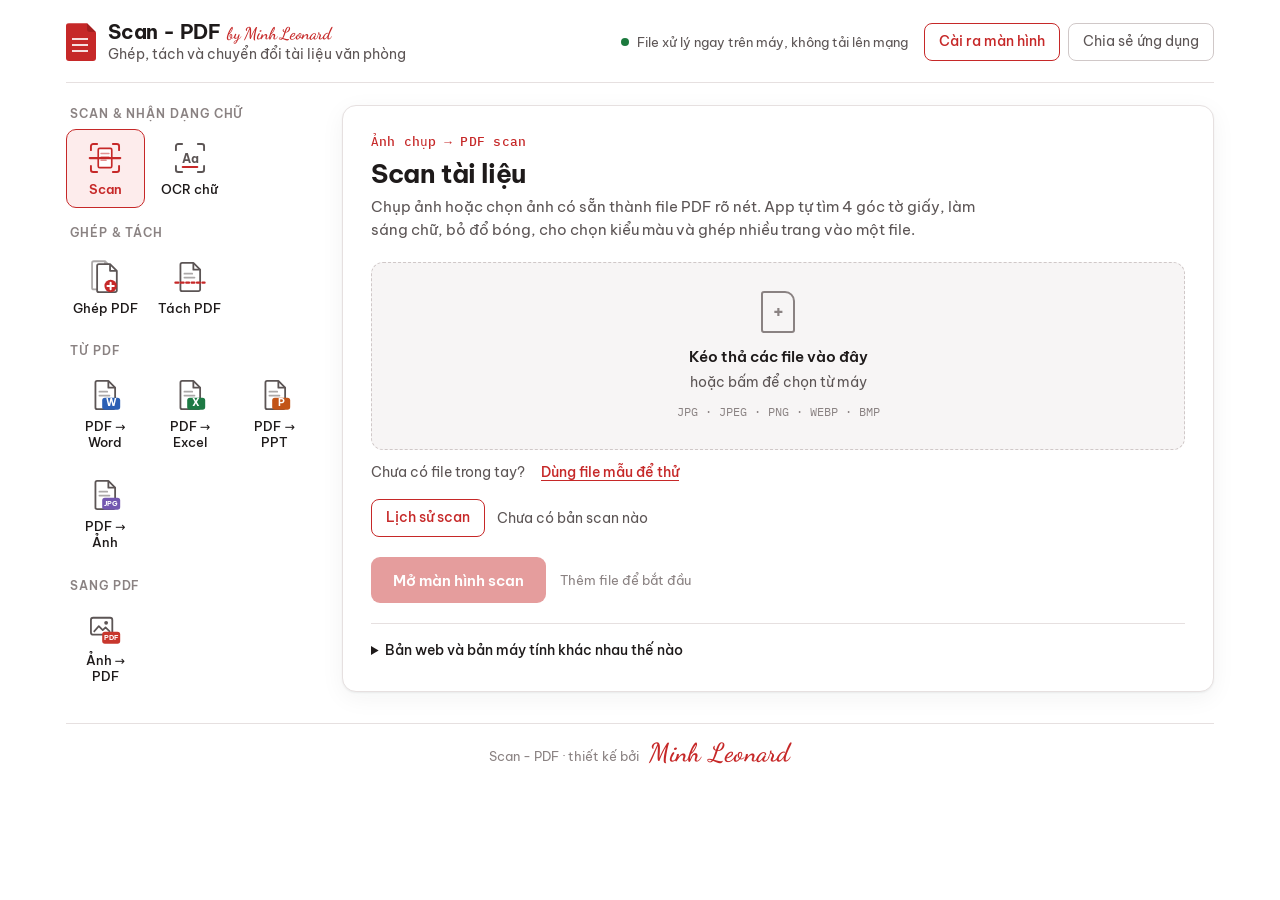
==== xuong-pdf/index.html @ 662c81a5 "Bo Xoa phong, Word/Excel/PowerPoint sang PDF Co-Authored-By: Claude Opus 5.5 <noreply@anthropic.com>" ====
<!doctype html>
<html lang="vi">
<head>
<meta charset="utf-8">
<meta name="viewport" content="width=device-width,initial-scale=1,viewport-fit=cover">
<title>Scan - PDF</title>
<meta name="author" content="Minh Leonard">
<meta name="description" content="Ghép, tách, chuyển đổi PDF, scan giấy tờ và nhận dạng chữ tiếng Việt ngay trên máy, không tải file lên mạng.">
<meta name="theme-color" content="#FFFFFF">
<meta name="color-scheme" content="light only">
<link rel="manifest" href="manifest.json">
<link rel="icon" type="image/png" sizes="32x32" href="favicon-32.png">
<link rel="apple-touch-icon" href="apple-touch-icon.png">
<meta name="mobile-web-app-capable" content="yes">
<meta name="apple-mobile-web-app-capable" content="yes">
<meta name="apple-mobile-web-app-title" content="Scan - PDF">
<meta name="apple-mobile-web-app-status-bar-style" content="default">
<meta property="og:type" content="website">
<meta property="og:title" content="Scan - PDF">
<meta property="og:description" content="Ghép, tách, chuyển đổi PDF, scan giấy tờ và nhận dạng chữ tiếng Việt ngay trên máy, không tải file lên mạng.">
<meta property="og:image" content="icon-512.png">
<link rel="stylesheet" href="fonts.css">
<style>:root{color-scheme:light;padding-top:env(safe-area-inset-top,0px);padding-bottom:env(safe-area-inset-bottom,0px)}body{margin:0}img{max-width:100%}[hidden]{display:none!important}</style>
<style>
:root{color-scheme:light only}
/* Layout: a rail of tools grouped by job on the left, one working sheet on the right; the rail turns into a scrolling chip row on phones */
:root{
  --paper:#FFFFFF; --sheet:#FFFFFF; --sunk:#F7F5F5; --ink:#1E1A1A; --ink-2:#5C5555; --ink-3:#8A8282;
  --line:#E6E0E0; --line-2:#D0C8C8;
  --accent:#C62828; --accent-hover:#A31F1F; --accent-ink:#FFFFFF; --accent-soft:#FDECEC;
  --warn:#7E4D00; --warn-soft:#FAF0DA; --bad:#B3261E; --bad-soft:#FBE8E6; --ok:#1C7A3E;
  --c-pdf:#C8372D; --c-doc:#2B5FB4; --c-xls:#1D7A44; --c-ppt:#C25418; --c-img:#7357B0;
  --shadow:0 1px 2px rgba(23,32,42,.06), 0 6px 24px rgba(23,32,42,.05);
  --f-ui:"Be Vietnam Pro", system-ui, -apple-system, "Segoe UI", Roboto, Arial, sans-serif;
  --f-mono:"IBM Plex Mono", ui-monospace, "SFMono-Regular", Consolas, "Liberation Mono", monospace;
}
*{box-sizing:border-box}
body{background:var(--paper);color:var(--ink);font-family:var(--f-ui);font-size:15px;line-height:1.55;-webkit-font-smoothing:antialiased}
button,input,select{font:inherit;color:inherit}
:focus-visible{outline:2px solid var(--accent);outline-offset:2px}
.shell{max-width:1180px;margin:0 auto;padding-left:max(16px, env(safe-area-inset-left, 0px));padding-right:max(16px, env(safe-area-inset-right, 0px));padding-block:20px 56px}

/* masthead */
.masthead{display:flex;flex-wrap:wrap;gap:12px 24px;align-items:center;justify-content:space-between;padding-bottom:18px;border-bottom:1px solid var(--line)}
.brand{display:flex;gap:12px;align-items:center;min-width:0}
.mark{width:30px;height:38px;flex:none;position:relative;background:var(--accent);border-radius:3px 9px 3px 3px;clip-path:polygon(0 0,70% 0,100% 24%,100% 100%,0 100%)}
.mark::after{content:"";position:absolute;right:0;top:0;width:30%;height:24%;background:var(--accent-hover);border-bottom-left-radius:3px}
.mark::before{content:"";position:absolute;left:6px;right:8px;top:15px;height:2px;background:var(--accent-ink);box-shadow:0 6px 0 var(--accent-ink),0 12px 0 var(--accent-ink);opacity:.85}
.brand-name{font-weight:700;font-size:20px;letter-spacing:-.01em;line-height:1.15}
.brand-sub{color:var(--ink-2);font-size:13.5px}
.privacy{font-size:13px;color:var(--ink-2);display:flex;align-items:center;gap:8px}
.privacy::before{content:"";width:8px;height:8px;border-radius:50%;background:var(--ok);flex:none}

/* layout */
.layout{display:grid;grid-template-columns:248px minmax(0,1fr);gap:28px;margin-top:22px;align-items:start}
.rail{position:sticky;top:calc(env(safe-area-inset-top, 0px) + 16px);display:flex;flex-direction:column;gap:16px}
.group{display:flex;flex-direction:column;gap:6px}
.group-label{font-size:11.5px;font-weight:600;letter-spacing:.08em;text-transform:uppercase;color:var(--ink-3);padding:0 4px}
.tools{display:grid;grid-template-columns:repeat(3,minmax(0,1fr));gap:6px}
.tool{display:flex;flex-direction:column;align-items:center;gap:6px;min-width:0;text-align:center;background:none;border:1px solid transparent;border-radius:10px;padding:10px 4px 9px;cursor:pointer;color:var(--ink);position:relative}
.tool:hover{background:var(--sunk)}
.tool[aria-current="true"]{background:var(--accent-soft);border-color:var(--accent)}
.tool[aria-current="true"] .tool-name{color:var(--accent);font-weight:600}
.tool svg{width:36px;height:36px;color:var(--ink-2);flex:none;display:block}
.tool[aria-current="true"] svg{color:var(--accent)}
.tool-name{font-size:12.5px;font-weight:500;line-height:1.25;overflow-wrap:anywhere}
.tool .desk{position:absolute;top:6px;right:6px;width:7px;height:7px;border-radius:50%;background:var(--warn)}
.rail-note{font-size:12px;color:var(--ink-3);display:flex;gap:6px;align-items:center;padding:0 4px}
.rail-note::before{content:"";width:7px;height:7px;border-radius:50%;background:var(--warn);flex:none}
.ibtn.wide{width:auto;padding:0 10px;font-size:13px;font-weight:500;gap:6px;display:inline-flex;align-items:center}
.ibtn.wide svg{width:16px;height:16px;flex:none}
.ibtn.on{border-color:var(--accent);color:var(--accent);background:var(--accent-soft)}
.sheet-bd{position:fixed;inset:0;z-index:80;background:rgba(24,18,18,.5);display:flex;align-items:flex-end;justify-content:center}
.src-sheet{width:min(520px,100%);background:var(--sheet);border-radius:16px 16px 0 0;padding:12px 14px max(14px,env(safe-area-inset-bottom,0px));box-shadow:0 -8px 32px rgba(0,0,0,.25)}
.src-sheet h3{margin:4px 6px 8px;font-size:14px;font-weight:600;color:var(--ink-2)}
.src-opt{display:flex;align-items:center;gap:16px;width:100%;border:0;background:transparent;padding:14px 8px;border-radius:10px;font:inherit;font-size:16px;color:var(--ink);cursor:pointer;text-align:left}
.src-opt:active,.src-opt:hover{background:var(--accent-soft)}
.src-opt svg{width:26px;height:26px;color:var(--accent);flex:none}
.src-cancel{width:100%;margin-top:6px;height:46px;border:1px solid var(--line-2);border-radius:10px;background:transparent;font:inherit;font-size:15px;color:var(--ink-2);cursor:pointer}
body.ss-open{overflow:hidden}
.ss{position:fixed;inset:0;z-index:60;background:#131010;color:#f3efef;display:flex;flex-direction:column;height:100vh;height:100dvh;padding-top:env(safe-area-inset-top,0px);-webkit-user-select:none;user-select:none}
.ss button{font-family:inherit}
.ss-head{display:flex;align-items:center;gap:6px;padding:6px 8px;min-height:56px;width:100%;max-width:980px;margin:0 auto;flex:none}
.ss-ib{width:44px;height:44px;border:0;background:transparent;color:inherit;border-radius:50%;display:inline-flex;align-items:center;justify-content:center;cursor:pointer;flex:none;padding:0}
.ss-ib.sm{width:36px;height:36px}
.ss-ib svg{width:24px;height:24px}
.ss-ib:hover,.ss-ib:active{background:#2a2323}
.ss-ib:disabled{opacity:.3;cursor:default}
.ss-title{flex:1;min-width:0;font-size:18px;font-weight:600;line-height:1.2}
.ss-title small{display:block;font-size:12.5px;font-weight:400;color:#a99f9f;white-space:nowrap;overflow:hidden;text-overflow:ellipsis;margin-top:2px}
.ss-name{flex:1;min-width:0;background:transparent;border:0;border-bottom:1px dashed #6d6262;border-radius:0;color:#f3efef;font:inherit;font-size:16px;font-weight:500;padding:8px 2px;outline:0;-webkit-user-select:text;user-select:text}
.ss-name:focus{border-bottom-color:#ff6b62}
.ss-pager{display:flex;align-items:center;gap:0;font-size:14px;color:#d8d0d0;flex:none}
.ss-pager span{min-width:34px;text-align:center}
.ss-stage{position:relative;flex:1;min-height:0;width:100%;max-width:980px;margin:0 auto;display:flex;align-items:center;justify-content:center;padding:10px;overflow:hidden}
.ss-stage canvas{display:block}
.ss-crop canvas{touch-action:none;cursor:crosshair;border-radius:2px}
.ss-page canvas{background:#fff;box-shadow:0 6px 28px rgba(0,0,0,.55);border-radius:2px}
.ss-bottom{width:100%;max-width:980px;margin:0 auto;padding:4px 8px max(10px,env(safe-area-inset-bottom,0px));flex:none}
.ss-bar{display:flex;gap:2px;align-items:stretch}
.ss-act{flex:1 1 0;min-width:0;display:flex;flex-direction:column;align-items:center;justify-content:center;gap:5px;padding:9px 2px;border:0;background:transparent;color:#e9e3e3;font-size:12.5px;line-height:1.15;border-radius:10px;cursor:pointer;text-align:center;touch-action:manipulation}
.ss-act span{max-width:100%}
.ss-act svg{width:24px;height:24px}
.ss-act:hover,.ss-act:active{background:#2a2323}
.ss-act.on{color:#ff7a70}
.ss-act.primary{flex:1.25 1 0;background:#C62828;color:#fff;font-weight:600}
.ss-act.primary:hover,.ss-act.primary:active{background:#b02222}
.ss-act:disabled{opacity:.4}
.ss-filters{display:flex;gap:8px;overflow-x:auto;padding:6px 2px 8px;scrollbar-width:none}
.ss-filter:first-child{margin-left:auto}.ss-filter:last-child{margin-right:auto}
.ss-filters::-webkit-scrollbar{display:none}
.ss-filter{flex:0 0 auto;width:78px;border:2px solid transparent;border-radius:9px;background:#1f1919;color:#d8d0d0;font-size:12.5px;line-height:1.15;padding:0 2px 6px;cursor:pointer;display:flex;flex-direction:column;align-items:center;gap:3px;overflow:hidden}
.ss-th{display:block;width:100%;height:78px;background:#fff;overflow:hidden}
.ss-th canvas{display:block;width:100%;height:100%;object-fit:cover;object-position:top}
.ss-filter.on{border-color:#ff5a50;color:#fff;font-weight:600}
.ss-save{width:100%;height:50px;margin-top:8px;border:0;border-radius:12px;background:#C62828;color:#fff;font-size:16px;font-weight:600;display:flex;align-items:center;justify-content:center;gap:10px;cursor:pointer}
.ss-save svg{width:22px;height:22px}
.ss-save:active{background:#a82020}
.ss-busy{position:absolute;inset:0;display:none;align-items:center;justify-content:center;background:rgba(19,16,16,.62);font-size:14px;color:#f3efef;z-index:3;text-align:center;padding:0 24px}
.ss-loupe{position:absolute;width:112px;height:112px;border-radius:50%;border:3px solid #ff5a50;background:#fff;box-shadow:0 2px 12px rgba(0,0,0,.5);pointer-events:none;display:none;overflow:hidden;z-index:2}
.ss-loupe canvas{display:block;width:100%;height:100%;cursor:default}
.ss-dlg{position:absolute;inset:0;z-index:20;background:rgba(10,7,7,.7);display:flex;align-items:center;justify-content:center;padding:16px}
.ss-dbox{width:100%;max-width:420px;background:#1f1919;border:1px solid #3a3030;border-radius:14px;padding:18px 18px 14px;-webkit-user-select:text;user-select:text}
.ss-dbox h3{margin:0 0 12px;font-size:18px;font-weight:600}
.ss-dbox label{display:block;font-size:13px;color:#a99f9f;margin-bottom:2px}
.ss-drow{display:flex;align-items:baseline;gap:6px;margin-bottom:16px}
.ss-drow span{color:#a99f9f;font-size:16px}
.ss-dbtn{display:flex;gap:10px;justify-content:flex-end}
.ss-dbtn button{min-width:92px;height:44px;border:0;border-radius:10px;font-size:15px;font-weight:600;cursor:pointer;background:#2a2323;color:#f3efef}
.ss-dbtn .ss-dyes{background:#C62828;color:#fff}
.ss-fe{font-size:10.5px;color:#8f8585;font-weight:400}
.ss-filter.on .ss-fe{color:#ffb4ae}
.ss-result{align-items:flex-start;overflow-y:auto;-webkit-overflow-scrolling:touch}
.ss-grid{display:grid;grid-template-columns:repeat(auto-fill,minmax(132px,1fr));gap:12px;width:100%;padding:2px 0 10px;align-content:start}
.ss-tile{position:relative;display:flex;flex-direction:column;align-items:center;gap:6px;padding:8px 8px 7px;border:1px solid #2f2727;background:#1c1616;color:#d8d0d0;border-radius:10px;cursor:pointer;font-size:12.5px;touch-action:manipulation}
.ss-tile:active{background:#2a2323}
.ss-tc{display:flex;align-items:center;justify-content:center;width:100%;aspect-ratio:210/297;background:#fff;border-radius:2px;color:#999;overflow:hidden}
.ss-tc canvas{display:block;width:100%;height:100%;object-fit:contain}
.ss-mv{position:absolute;bottom:7px;width:34px;height:30px;border:0;border-radius:8px;background:#2a2323;color:#f3efef;display:inline-flex;align-items:center;justify-content:center;cursor:pointer;padding:0}
.ss-mv.l{left:8px}.ss-mv.r{right:8px}.ss-mv svg{width:18px;height:18px}.ss-mv:disabled{opacity:.28;cursor:default}.ss-mv:not(:disabled):active{background:#4a3a3a}
.ss-tile .ss-tl{min-height:22px;display:flex;align-items:center}
.ss-tile{-webkit-touch-callout:none}
.ss-ghost{position:fixed;z-index:30;margin:0;pointer-events:none;opacity:.94;transform:scale(1.06);box-shadow:0 10px 30px rgba(0,0,0,.6);border-color:#ff5a50}
.ss-dragging{opacity:.25}
.ss-draghint{grid-column:1/-1;text-align:center;font-size:12.5px;color:#8f8585;padding:2px 0 8px}
.ss-actions{display:flex;gap:10px;margin-top:8px}.ss-actions .ss-save{margin-top:0;flex:1.4;width:auto}
.ss-preview{flex:1;height:50px;border:1px solid #5a4d4d;border-radius:12px;background:transparent;color:#f3efef;font-size:16px;font-weight:600;display:flex;align-items:center;justify-content:center;gap:8px;cursor:pointer}
.ss-preview svg{width:21px;height:21px}.ss-preview:active{background:#2a2323}
.pv-backdrop.over{z-index:70}
.ss-del{position:absolute;top:12px;right:12px;width:32px;height:32px;border:0;border-radius:50%;background:rgba(19,16,16,.78);color:#fff;display:inline-flex;align-items:center;justify-content:center;cursor:pointer;padding:0}
.ss-del svg{width:18px;height:18px}
.ss-addtile{justify-content:center;border:2px dashed #5a4d4d;background:transparent;color:#ff8a82;min-height:150px;font-weight:600;font-size:14px}
.ss-addtile svg{width:30px;height:30px}
@media (max-height:640px){.ss-th{height:56px}.ss-filter{width:68px}.ss-act{padding:6px 2px}}
.fthumb{width:38px;height:50px;object-fit:cover;border-radius:4px;border:1px solid var(--line);background:#fff;flex:none}
.fwrap{display:flex;gap:10px;align-items:center;min-width:0}

/* sheet */
.sheet{background:var(--sheet);border:1px solid var(--line);border-radius:14px;box-shadow:var(--shadow);padding:26px 28px 30px;display:flex;flex-direction:column;gap:20px;min-width:0}
.tool-head{display:flex;flex-direction:column;gap:6px}
.conv{font-family:var(--f-mono);font-size:12.5px;color:var(--accent);font-weight:500;letter-spacing:.02em}
h1{font-size:26px;line-height:1.2;margin:0;letter-spacing:-.015em;text-wrap:balance}
.lead{margin:0;color:var(--ink-2);max-width:62ch}
.note{background:var(--warn-soft);border-radius:10px;padding:12px 14px;font-size:13.5px;color:var(--ink);display:flex;flex-direction:column;gap:4px}
.note b{color:var(--warn);font-weight:600}
.note ul{margin:0;padding-left:18px}
.note[hidden]{display:none}

.drop{display:flex;flex-direction:column;align-items:center;justify-content:center;gap:4px;text-align:center;border:1.5px dashed var(--line-2);background:var(--sunk);border-radius:12px;padding:28px 16px;cursor:pointer;transition:border-color .15s,background .15s}
.drop:hover{border-color:var(--accent)}
.drop.over{border-color:var(--accent);background:var(--accent-soft)}
.drop-doc{width:34px;height:42px;border:2px solid var(--ink-3);border-radius:3px 10px 3px 3px;margin-bottom:8px;position:relative}
.drop-doc::after{content:"+";position:absolute;inset:0;display:grid;place-items:center;font-weight:600;font-size:20px;color:var(--ink-3)}
.drop strong{font-weight:600}
.drop .muted{color:var(--ink-2);font-size:13.5px}
.drop .exts{font-family:var(--f-mono);font-size:12px;color:var(--ink-3);margin-top:6px}
.hist-row-bar{display:flex;flex-wrap:wrap;gap:8px 12px;align-items:center;margin-top:-4px}
.hist-row-bar #histInfo{font-size:13.5px;color:var(--ink-2)}
.hist-row-bar #histInfo.warn{color:var(--accent);font-weight:600}
.hist-bd{position:fixed;inset:0;z-index:30;background:rgba(24,18,18,.5);display:flex;align-items:center;justify-content:center;padding:16px}
.hist-box{width:min(640px,100%);max-height:min(88vh,100%);display:flex;flex-direction:column;background:var(--sheet);border-radius:14px;box-shadow:0 12px 48px rgba(0,0,0,.28);overflow:hidden}
.hist-head{display:flex;align-items:center;justify-content:space-between;padding:14px 16px 6px}
.hist-head h2{margin:0;font-size:18px}
.hist-tabs{display:flex;gap:4px;padding:0 12px;border-bottom:1px solid var(--line)}
.hist-tab{border:0;background:transparent;padding:10px 10px;font-size:14px;color:var(--ink-2);cursor:pointer;border-bottom:2px solid transparent;margin-bottom:-1px}
.hist-tab[aria-selected=true]{color:var(--accent);border-bottom-color:var(--accent);font-weight:600}
.hist-body{overflow-y:auto;padding:10px 12px;display:flex;flex-direction:column;gap:8px;min-height:120px}
.hist-row{display:grid;grid-template-columns:auto minmax(0,1fr) auto;gap:12px;align-items:center;padding:8px 10px;background:var(--sunk);border-radius:10px}
.hist-row.click{cursor:pointer}
.hist-th{width:46px;height:62px;object-fit:cover;object-position:top;background:#fff;border:1px solid var(--line);border-radius:3px;display:flex;align-items:center;justify-content:center;font-size:11px;color:var(--ink-3)}
.hist-name{font-weight:600;overflow:hidden;text-overflow:ellipsis;white-space:nowrap}
.hist-meta{font-size:12.5px;color:var(--ink-2)}
.hist-btns{display:flex;gap:6px;flex-wrap:wrap;justify-content:flex-end}
.hist-btns button,.hist-foot button{min-height:38px;padding:0 12px}
.hist-empty{margin:18px 6px;color:var(--ink-2);text-align:center}
.hist-foot{display:flex;justify-content:center;padding-top:4px}
.hist-note{margin:0;padding:8px 16px 14px;font-size:12px;color:var(--ink-3)}
@media (max-width:520px){.hist-row{grid-template-columns:auto minmax(0,1fr)}.hist-btns{grid-column:1/-1;justify-content:stretch}.hist-btns button{flex:1}}
.sample-row{display:flex;flex-wrap:wrap;gap:8px 16px;align-items:center;font-size:13.5px;color:var(--ink-2);margin-top:-8px}
.linkbtn{background:none;border:0;padding:0;color:var(--accent);font-weight:500;cursor:pointer;text-decoration:underline;text-underline-offset:3px}
.linkbtn:hover{color:var(--accent-hover)}

.files{list-style:none;margin:0;padding:0;display:flex;flex-direction:column;border:1px solid var(--line);border-radius:10px;overflow:hidden}
.files:empty{display:none}
.frow{display:grid;grid-template-columns:28px minmax(0,1fr) auto;gap:10px;align-items:center;padding:10px 12px;border-top:1px solid var(--line)}
.frow:first-child{border-top:0}
.fidx{font-family:var(--f-mono);font-size:12px;color:var(--ink-3);text-align:right}
.fmain{min-width:0;display:flex;flex-direction:column;gap:2px}
.fname{font-weight:500;overflow-wrap:anywhere;line-height:1.35}
.fmeta{font-family:var(--f-mono);font-size:12px;color:var(--ink-3)}
.fmeta .err{color:var(--bad)}
.frange{display:flex;align-items:center;gap:8px;margin-top:4px;font-size:12.5px;color:var(--ink-2)}
.frange input{width:150px;height:30px;padding:0 8px;border:1px solid var(--line-2);border-radius:6px;background:var(--sheet);font-size:13px}
.fctl{display:flex;gap:4px}
.ibtn{width:32px;height:32px;display:grid;place-items:center;border:1px solid var(--line);border-radius:7px;background:var(--sheet);cursor:pointer;font-size:15px;line-height:1;color:var(--ink-2)}
.ibtn:hover:not(:disabled){border-color:var(--line-2);color:var(--ink)}
.ibtn:disabled{opacity:.35;cursor:default}

.extra:empty{display:none}
.extra h3,.opts-title{font-size:13px;font-weight:600;margin:0 0 8px;color:var(--ink-2);letter-spacing:.01em}
.thumbs{display:grid;grid-template-columns:repeat(auto-fill,minmax(82px,1fr));gap:10px;max-height:420px;overflow:auto;padding:2px}
.thumb{display:flex;flex-direction:column;align-items:center;gap:4px;background:none;border:0;padding:0;cursor:pointer;color:var(--ink-2)}
.thumb .pg{width:100%;aspect-ratio:var(--ar,0.707);max-width:100%;background:var(--sunk);border:1px solid var(--line);border-radius:4px;overflow:hidden;display:grid;place-items:center;position:relative}
.thumb canvas{width:100%;height:100%;display:block;object-fit:contain;background:#fff}
.thumb .num{font-family:var(--f-mono);font-size:11.5px}
.thumb[aria-pressed="true"] .pg{outline:2.5px solid var(--accent);outline-offset:1px}
.thumb[aria-pressed="true"] .num{color:var(--accent);font-weight:600}
.sheetpick{display:flex;flex-wrap:wrap;gap:8px 18px}

.opts{display:grid;grid-template-columns:repeat(auto-fit,minmax(220px,1fr));gap:14px 18px;margin:0;padding:0;border:0}
.opts:empty{display:none}
.field{display:flex;flex-direction:column;gap:5px;min-width:0}
.field[hidden]{display:none}
.field > span{font-size:13px;font-weight:500;color:var(--ink-2)}
.field small{font-size:12px;color:var(--ink-3);line-height:1.4}
.field select,.field input[type=text],.field input[type=number]{height:40px;padding:0 10px;border:1px solid var(--line-2);border-radius:8px;background:var(--sheet);width:100%;min-width:0}
.check{flex-direction:row;align-items:flex-start;gap:9px;padding-top:4px}
.check input{width:18px;height:18px;margin:2px 0 0;accent-color:var(--accent);flex:none}
.check > span{font-weight:400;color:var(--ink)}

.actions{display:flex;flex-wrap:wrap;gap:10px 14px;align-items:center}
.primary{height:46px;padding:0 22px;border:0;border-radius:9px;background:var(--accent);color:var(--accent-ink);font-weight:600;cursor:pointer;font-size:15px}
.primary:hover:not(:disabled){background:var(--accent-hover)}
.primary:disabled{opacity:.45;cursor:not-allowed}
.secondary{height:38px;padding:0 14px;border:1px solid var(--accent);border-radius:8px;background:transparent;color:var(--accent);font-weight:500;cursor:pointer;font-size:14px}
.secondary:hover{background:var(--accent-soft)}
.ghost{height:38px;padding:0 14px;border:1px solid var(--line-2);border-radius:8px;background:transparent;color:var(--ink-2);cursor:pointer;font-size:14px}
.hint{font-size:13px;color:var(--ink-3)}

.progress{display:flex;flex-direction:column;gap:8px}
.progress[hidden]{display:none}
.bar{height:6px;background:var(--sunk);border-radius:6px;overflow:hidden}
.bar i{display:block;height:100%;width:0;background:var(--accent);border-radius:6px;transition:width .25s ease}
.ptext{font-size:13.5px;color:var(--ink-2);display:flex;justify-content:space-between;gap:12px;flex-wrap:wrap}
.ptext .pct{font-family:var(--f-mono);font-variant-numeric:tabular-nums}

.error{background:var(--bad-soft);color:var(--ink);border-radius:10px;padding:12px 14px;font-size:14px}
.error b{color:var(--bad)}
.error[hidden]{display:none}

.results{display:flex;flex-direction:column;gap:10px;border-top:1px solid var(--line);padding-top:18px}
.results[hidden]{display:none}
.results-head{display:flex;flex-wrap:wrap;gap:8px 12px;align-items:center;justify-content:space-between}
.results h2{font-size:16px;margin:0}
.rlist{list-style:none;margin:0;padding:0;display:flex;flex-direction:column;gap:8px}
.rrow{display:grid;grid-template-columns:auto minmax(0,1fr) auto;gap:12px;align-items:center;padding:10px 12px;background:var(--sunk);border-radius:10px}
.ext{font-family:var(--f-mono);font-size:11px;font-weight:500;letter-spacing:.04em;padding:4px 6px;border-radius:5px;background:var(--sheet);border:1px solid var(--line-2);color:var(--ink-2);min-width:44px;text-align:center}
.ext.pdf{color:var(--c-pdf);border-color:currentColor}
.ext.docx{color:var(--c-doc);border-color:currentColor}
.ext.xlsx{color:var(--c-xls);border-color:currentColor}
.ext.pptx{color:var(--c-ppt);border-color:currentColor}
.ext.zip,.ext.png,.ext.jpg{color:var(--ink-2)}
.rname{font-weight:500;overflow-wrap:anywhere;line-height:1.35}
.rmeta{font-family:var(--f-mono);font-size:12px;color:var(--ink-3)}
.rprev,.pv-img{background-image:repeating-conic-gradient(#e9e4e4 0 25%,#fff 0 50%);background-size:14px 14px}
.rprev{display:block;max-height:64px;max-width:100%;margin-top:6px;border:1px solid var(--line);border-radius:3px;background:#fff}
.rinfo{font-size:13px;color:var(--ink-2)}

.desk-panel{background:var(--sunk);border-radius:12px;padding:18px;display:flex;flex-direction:column;gap:10px}
.desk-panel h3{margin:0;font-size:15px}
.desk-panel p{margin:0;color:var(--ink-2);max-width:65ch}

.compare{border-top:1px solid var(--line);padding-top:16px;font-size:13.5px;color:var(--ink-2)}
.compare summary{cursor:pointer;color:var(--ink);font-weight:500}
.tablewrap{overflow-x:auto;margin-top:10px}
.compare table{border-collapse:collapse;width:100%;min-width:520px;font-size:13px}
.compare th,.compare td{text-align:left;padding:7px 10px;border-bottom:1px solid var(--line);vertical-align:top}
.compare th{color:var(--ink);font-weight:600}
.lvl{font-family:var(--f-mono);font-size:12px}
.lvl.good{color:var(--ok)} .lvl.mid{color:var(--warn)} .lvl.no{color:var(--bad)}

.savedbar{position:fixed;left:50%;bottom:calc(20px + env(safe-area-inset-bottom, 0px));transform:translateX(-50%) translateY(24px);z-index:2147483000;display:flex;align-items:center;gap:10px;background:var(--ink);color:var(--paper);padding:10px 10px 10px 16px;border-radius:12px;font-size:14px;max-width:calc(100% - 24px);width:max-content;opacity:0;pointer-events:none;transition:opacity .2s,transform .2s;box-shadow:0 6px 24px rgba(0,0,0,.28)}
.savedbar.show{opacity:1;transform:translateX(-50%) translateY(0);pointer-events:auto}
.savedbar .sv-txt{min-width:0;line-height:1.3}.savedbar .sv-txt b{display:block;font-weight:600}.savedbar .sv-txt span{display:block;font-size:12.5px;opacity:.78;overflow:hidden;text-overflow:ellipsis;white-space:nowrap;max-width:46vw}
.savedbar button{border:0;border-radius:8px;padding:8px 14px;font:inherit;font-weight:600;cursor:pointer;background:var(--paper);color:var(--ink);white-space:nowrap}
.savedbar button.sv-x{background:transparent;color:inherit;padding:8px 10px;font-size:18px;line-height:1;opacity:.8}
.toast{position:fixed;z-index:2147483000;left:50%;bottom:calc(20px + env(safe-area-inset-bottom, 0px));transform:translateX(-50%) translateY(20px);background:var(--ink);color:var(--paper);padding:10px 16px;border-radius:9px;font-size:14px;opacity:0;pointer-events:none;transition:opacity .2s,transform .2s;max-width:calc(100% - 32px)}
.toast.show{opacity:1;transform:translateX(-50%) translateY(0)}
#stage{position:absolute;left:-40000px;top:0;background:#fff;color:#000}

@media (max-width:860px){
  .layout{grid-template-columns:minmax(0,1fr);gap:16px;margin-top:16px}
  .rail{position:static;display:grid;grid-template-columns:repeat(4,minmax(0,1fr));gap:6px}
  .group,.tools{display:contents}
  .group-label{display:none}
  .rail-note{grid-column:1 / -1}
  .tool{background:var(--sheet);border-color:var(--line);padding:9px 2px 8px}
  .tool svg{width:32px;height:32px}
  .tool-name{font-size:11.5px}
  .sheet{padding:20px 16px 24px;border-radius:12px}
  h1{font-size:22px}
}
@media (max-width:480px){
  .frow{grid-template-columns:22px minmax(0,1fr)}
  .fctl{grid-column:2}
  .rrow{grid-template-columns:minmax(0,1fr) auto}
  .rrow .ext{display:none}
  .primary{width:100%}
}

.credit{margin-top:28px;padding-top:16px;border-top:1px solid var(--line);display:flex;flex-wrap:wrap;gap:4px 10px;align-items:baseline;justify-content:center;color:var(--ink-3);font-size:13px}
.credit .sig{font-family:"Dancing Script","Segoe Script","Brush Script MT",cursive;font-weight:600;font-size:26px;line-height:1;color:var(--accent);letter-spacing:.01em}
.brand-by{font-family:"Dancing Script","Segoe Script","Brush Script MT",cursive;font-weight:600;font-size:17px;color:var(--accent);margin-left:6px;white-space:nowrap}

.rrow{cursor:pointer;transition:background .12s}
.rrow:hover{background:var(--accent-soft)}
.rrow:focus-visible{outline:2px solid var(--accent);outline-offset:2px}
.rhint{color:var(--accent);font-family:var(--f-ui)}
body.pv-open{overflow:hidden}
.pv-backdrop{position:fixed;inset:0;z-index:40;background:rgba(24,18,18,.55);display:flex;align-items:center;justify-content:center;padding:max(16px,env(safe-area-inset-top,0px)) max(16px,env(safe-area-inset-right,0px)) max(16px,env(safe-area-inset-bottom,0px)) max(16px,env(safe-area-inset-left,0px))}
.pv-dialog{background:var(--sheet);border-radius:14px;box-shadow:0 12px 48px rgba(0,0,0,.28);width:min(980px,100%);height:min(92vh,100%);display:flex;flex-direction:column;overflow:hidden}
.pv-head{display:flex;gap:10px;align-items:center;justify-content:space-between;padding:12px 14px;border-bottom:1px solid var(--line)}
.pv-title{display:flex;gap:10px;align-items:center;min-width:0}
.pv-name{min-width:0}
.pv-actions{display:flex;gap:8px;align-items:center;flex:none}
.pv-save{height:38px;padding:0 16px;font-size:14px}
.pv-body{flex:1;min-height:0;overflow:auto;background:var(--sunk);padding:16px;display:flex;flex-direction:column;align-items:center;gap:10px;-webkit-overflow-scrolling:touch;overscroll-behavior:contain}
.pv-page{background:#fff;box-shadow:0 1px 4px rgba(0,0,0,.16);width:100%;max-width:820px;flex:none}
.pv-page canvas,.pv-page img{display:block;width:100%;height:auto}
.pv-img{display:block;max-width:100%;height:auto;background:#fff;box-shadow:0 1px 4px rgba(0,0,0,.16)}
.pv-label{font-family:var(--f-mono);font-size:11.5px;color:var(--ink-3);margin-bottom:6px;flex:none}
.pv-status{color:var(--ink-2);padding:32px 0;text-align:center}
.pv-tabs{display:flex;gap:6px;flex-wrap:wrap;align-self:stretch;flex:none}
.pv-tab{border:1px solid var(--line-2);background:var(--sheet);border-radius:999px;padding:4px 12px;font-size:13px;cursor:pointer}
.pv-tab[aria-selected="true"]{background:var(--accent);border-color:var(--accent);color:var(--accent-ink)}
.pv-table{overflow:auto;align-self:stretch;background:#fff;border:1px solid var(--line);flex:1 1 auto;min-height:120px}
.pv-table table{border-collapse:collapse;font-size:13px;font-variant-numeric:tabular-nums;color:#1E1A1A}
.pv-table td,.pv-table th{border:1px solid #E6E0E0;padding:4px 8px;white-space:nowrap;text-align:left;max-width:26ch;overflow:hidden;text-overflow:ellipsis}
.pv-note{font-size:12.5px;color:var(--ink-3);align-self:stretch;flex:none}
.pv-docx{align-self:stretch;overflow:visible}
@media (max-width:640px){.pv-backdrop{padding:0}.pv-dialog{border-radius:0;width:100%;height:100%;padding-top:env(safe-area-inset-top,0px);padding-bottom:env(safe-area-inset-bottom,0px)}.pv-body{padding:10px}.pv-save{padding:0 12px}.pv-head{padding:10px 12px}}
@media (prefers-reduced-motion:reduce){*{transition:none!important}}

.head-actions{display:flex;flex-wrap:wrap;gap:10px 16px;align-items:center;justify-content:flex-end}
.app-actions{display:flex;flex-wrap:wrap;gap:8px}
.net{font-size:12.5px;color:var(--warn);background:var(--warn-soft);border-radius:999px;padding:3px 10px}
.install-help{margin-top:14px;background:var(--sheet);border:1px solid var(--line);border-radius:12px;padding:16px 18px;display:grid;grid-template-columns:repeat(auto-fit,minmax(220px,1fr));gap:14px 22px}
.install-help h3{margin:0 0 6px;font-size:14px}
.install-help ol{margin:0;padding-left:18px;color:var(--ink-2);font-size:13.5px}
.install-help .offline{grid-column:1 / -1;display:flex;flex-wrap:wrap;gap:8px 14px;align-items:center;border-top:1px solid var(--line);padding-top:12px;font-size:13.5px;color:var(--ink-2)}
.rbtns{display:flex;gap:6px;flex-wrap:wrap;justify-content:flex-end}
@media (max-width:640px){.head-actions{justify-content:flex-start}}
.update-bar{position:fixed;left:50%;transform:translateX(-50%);top:calc(12px + env(safe-area-inset-top, 0px));z-index:20;background:var(--ink);color:var(--paper);border-radius:10px;padding:8px 10px 8px 14px;display:flex;gap:12px;align-items:center;font-size:14px;box-shadow:var(--shadow);max-width:calc(100% - 32px)}
.update-bar button{background:var(--accent);color:var(--accent-ink);border:0;border-radius:7px;padding:6px 12px;font-weight:600;cursor:pointer}
</style>
</head>
<body>
<div class="shell">
  <header class="masthead">
    <div class="brand">
      <span class="mark" aria-hidden="true"></span>
      <div>
        <div class="brand-name">Scan - PDF<span class="brand-by">by Minh Leonard</span></div>
        <div class="brand-sub">Ghép, tách và chuyển đổi tài liệu văn phòng</div>
      </div>
    </div>
    <div class="head-actions">
      <span class="net" id="netBadge" hidden>Đang mất mạng · các công cụ đã tải vẫn dùng được</span>
      <div class="privacy">File xử lý ngay trên máy, không tải lên mạng</div>
      <div class="app-actions">
        <button type="button" class="secondary" id="installBtn">Cài ra màn hình</button>
        <button type="button" class="ghost" id="shareAppBtn">Chia sẻ ứng dụng</button>
      </div>
    </div>
  </header>
  <section class="install-help" id="installHelp" hidden aria-label="Cách cài ứng dụng">
    <div><h3>iPhone, iPad (Safari)</h3><ol><li>Bấm nút Chia sẻ (ô vuông có mũi tên lên)</li><li>Chọn "Thêm vào MH chính"</li><li>Bấm "Thêm"</li></ol></div>
    <div><h3>Điện thoại Android (Chrome)</h3><ol><li>Bấm nút ⋮ góc trên bên phải</li><li>Chọn "Cài đặt ứng dụng" hoặc "Thêm vào màn hình chính"</li></ol></div>
    <div><h3>Máy tính (Chrome, Edge)</h3><ol><li>Bấm biểu tượng cài đặt ở cuối thanh địa chỉ</li><li>Chọn "Cài đặt"</li></ol></div>
    <div class="offline"><button type="button" class="secondary" id="offlineBtn">Tải sẵn để dùng khi mất mạng</button><span id="offlineText">Khoảng 13 MB, gồm cả bộ nhận dạng chữ tiếng Việt.</span></div>
  </section>

  <div class="layout">
    <nav class="rail" id="rail" aria-label="Công cụ"></nav>

    <main class="sheet" id="sheet">
      <div class="tool-head">
        <div class="conv" id="tConv"></div>
        <h1 id="tName"></h1>
        <p class="lead" id="tDesc"></p>
      </div>
      <div class="note" id="tNote" hidden></div>

      <div id="workArea">
        <label class="drop" id="drop" for="fileInput">
          <span class="drop-doc" aria-hidden="true"></span>
          <strong id="dropTitle">Kéo thả file vào đây</strong>
          <span class="muted">hoặc bấm để chọn từ máy</span>
          <span class="exts" id="dropExts"></span>
          <input type="file" id="fileInput" hidden>
        </label>
      </div>
      <input type="file" id="camInput" accept="image/*" capture="environment" hidden>
      <input type="file" id="libInput" accept="image/*" multiple hidden>
      <div class="sample-row" id="sampleRow">
        <span>Chưa có file trong tay?</span>
        <button type="button" class="linkbtn" id="sampleBtn">Dùng file mẫu để thử</button>
      </div>
      <div class="hist-row-bar" id="histRow" hidden><button type="button" class="secondary" id="histBtn">Lịch sử scan</button><span id="histInfo"></span></div>

      <ul class="files" id="fileList"></ul>
      <div class="extra" id="extra"></div>
      <fieldset class="opts" id="opts"></fieldset>

      <div class="actions" id="actions">
        <button type="button" class="primary" id="runBtn" disabled>Bắt đầu</button>
        <button type="button" class="ghost" id="stopBtn" hidden>Dừng</button>
        <span class="hint" id="runHint">Thêm file để bắt đầu</span>
      </div>

      <div class="progress" id="progress" hidden>
        <div class="bar"><i id="barFill"></i></div>
        <div class="ptext"><span id="pText">Đang chuẩn bị</span><span class="pct" id="pPct">0%</span></div>
      </div>
      <div class="error" id="errorBox" hidden></div>

      <section class="results" id="results" hidden>
        <div class="results-head">
          <h2>Kết quả</h2>
          <button type="button" class="secondary" id="zipBtn" hidden>Lưu tất cả (.zip)</button>
        </div>
        <div class="rinfo" id="rInfo"></div>
        <ul class="rlist" id="rList"></ul>
      </section>

      <details class="compare">
        <summary>Bản web và bản máy tính khác nhau thế nào</summary>
        <div class="tablewrap">
          <table>
            <thead><tr><th>Việc cần làm</th><th>Bản web (trang này)</th><th>Bản máy tính (Python)</th></tr></thead>
            <tbody>
              <tr><td>Ghép, tách PDF</td><td class="lvl good">Tốt</td><td class="lvl good">Tốt, mở được file khoá chỉnh sửa</td></tr>
              <tr><td>PDF sang Word</td><td class="lvl mid">Lấy chữ và đoạn văn, mất bảng và hình</td><td class="lvl good">Giữ bố cục, bảng, hình</td></tr>
              <tr><td>PDF sang Excel</td><td class="lvl mid">Bảng thẳng hàng đơn giản</td><td class="lvl good">Nhận bảng có kẻ khung tốt hơn</td></tr>
              <tr><td>PDF sang PowerPoint, ảnh</td><td class="lvl good">Tốt (mỗi trang là một ảnh)</td><td class="lvl good">Tốt</td></tr>
              <tr><td>Word, Excel sang PDF</td><td class="lvl mid">Chụp lại trang, chữ không chọn được</td><td class="lvl good">Chuẩn như in từ Office</td></tr>
              <tr><td>PowerPoint sang PDF</td><td class="lvl no">Không có</td><td class="lvl good">Có</td></tr>
              <tr><td>Nhận dạng chữ (OCR)</td><td class="lvl mid">Có, chậm với file nhiều trang</td><td class="lvl good">Nhanh hơn, xử lý hàng loạt</td></tr>
            </tbody>
          </table>
        </div>
      </details>
    </main>
  </div>
  <footer class="credit"><span>Scan - PDF · thiết kế bởi</span><span class="sig">Minh Leonard</span></footer>
  <div class="toast" id="toast" role="status" aria-live="polite"></div>
  <div class="savedbar" id="savedBar" role="status" aria-live="polite"></div>
</div>
<div id="stage" aria-hidden="true"></div>
<div class="update-bar" id="updateBar" hidden role="status"><span>Đã có bản mới của Scan - PDF.</span><button type="button" id="reloadBtn">Tải lại</button></div>

<script>
(() => {
'use strict';

/* ---------- libraries, loaded only when a tool needs them ---------- */
const CDN = {
  pdflib: 'pdf-lib.min.js',
  pdfjs: 'pdf.min.js',
  pdfjsWorker: 'pdf.worker.min.js',
  fontkit: 'fontkit.umd.min.js',
  jszip: 'jszip.min.js',
  xlsx: 'xlsx.full.min.js',
  pptx: 'pptxgen.bundle.js',
  docxPreview: 'docx-preview.min.js',
  h2c: 'html2canvas.min.js',
  tess: 'tesseract.min.js',
};
const ASSET = {
  font: ['Tinos-Regular.ttf'],
  fontBold: ['Tinos-Bold.ttf'],
};

class UserError extends Error {}
class Cancelled extends Error {}

const scripts = {};
function loadScript(url) {
  if (!scripts[url]) {
    scripts[url] = new Promise((resolve, reject) => {
      const s = document.createElement('script');
      s.src = url;
      s.onload = () => resolve();
      s.onerror = () => { delete scripts[url]; reject(new UserError('Không tải được thư viện xử lý. Kiểm tra kết nối mạng rồi thử lại.')); };
      document.head.appendChild(s);
    });
  }
  return scripts[url];
}
async function need(...names) {
  for (const n of names) {
    if (n === 'pdfjs') {
      await loadScript(CDN.pdfjs);
      await loadScript(CDN.pdfjsWorker);
      window.pdfjsLib.GlobalWorkerOptions.workerSrc = CDN.pdfjsWorker;
    } else if (n === 'docxPreview') {
      await loadScript(CDN.jszip);
      await loadScript(CDN.docxPreview);
    } else {
      await loadScript(CDN[n]);
    }
  }
}
async function fetchAsset(pair) {
  for (const url of pair) {
    try {
      const r = await fetch(url);
      if (r.ok) return new Uint8Array(await r.arrayBuffer());
    } catch (e) { /* try next */ }
  }
  throw new UserError('Không tải được phông chữ tiếng Việt cần cho thao tác này.');
}

/* ---------- small helpers ---------- */
const $ = (s, r = document) => r.querySelector(s);
const el = (tag, attrs = {}, ...kids) => {
  const n = document.createElement(tag);
  for (const [k, v] of Object.entries(attrs)) {
    if (v == null || v === false) continue;
    if (k === 'class') n.className = v;
    else if (k === 'text') n.textContent = v;
    else if (k.startsWith('on')) n.addEventListener(k.slice(2), v);
    else n.setAttribute(k, v === true ? '' : v);
  }
  for (const k of kids.flat()) if (k != null) n.append(k.nodeType ? k : document.createTextNode(k));
  return n;
};
const sleep = ms => new Promise(r => setTimeout(r, ms));
const clamp = (v, a, b) => Math.max(a, Math.min(b, v));
const fmtSize = b => b < 1024 ? b + ' B' : b < 1048576 ? Math.round(b / 1024) + ' KB' : (b / 1048576).toFixed(1).replace('.', ',') + ' MB';
const baseName = n => n.replace(/\.[^.]+$/, '');
const extOf = n => (n.match(/\.([^.]+)$/) || [, ''])[1].toLowerCase();
const safeName = s => (s || '').replace(/[\\/:*?"<>|\u0000-\u001f]+/g, '_').replace(/\s+/g, ' ').trim().slice(0, 120) || 'tai_lieu';
const percentile = (arr, p) => { if (!arr.length) return 0; const a = arr.slice().sort((x, y) => x - y); return a[Math.min(a.length - 1, Math.max(0, Math.floor(p * (a.length - 1))))]; };
const canvasBlob = (c, type = 'image/jpeg', q = 0.9) => new Promise((res, rej) => c.toBlob(b => b ? res(b) : rej(new UserError('Trình duyệt không xuất được ảnh (trang quá lớn).')), type, q));
const blobBytes = async b => new Uint8Array(await b.arrayBuffer());
const blobDataUrl = b => new Promise((res, rej) => { const fr = new FileReader(); fr.onload = () => res(fr.result); fr.onerror = () => rej(fr.error); fr.readAsDataURL(b); });
const freeCanvas = c => { if (c) { c.width = 0; c.height = 0; } };

function parseSpec(str, n) {
  const s = (str || '').trim();
  if (!s) return null;
  const chk = p => { if (p < 1 || p > n) throw new UserError(`Trang ${p} không có trong file (file có ${n} trang).`); };
  const groups = [];
  for (const tok of s.split(/[,;]+/)) {
    const t = tok.replace(/\s+/g, '');
    if (!t) continue;
    let m;
    if ((m = t.match(/^(\d+)$/))) { const p = +m[1]; chk(p); groups.push([p - 1]); }
    else if ((m = t.match(/^(\d+)?[-–](\d+)?$/)) && (m[1] || m[2])) {
      const a = m[1] ? +m[1] : 1, b = m[2] ? +m[2] : n;
      chk(a); chk(b);
      const g = [];
      if (a <= b) for (let p = a; p <= b; p++) g.push(p - 1); else for (let p = a; p >= b; p--) g.push(p - 1);
      groups.push(g);
    } else throw new UserError(`Không hiểu "${tok.trim()}". Ghi số trang kiểu 1-3, 5, 8-10.`);
  }
  if (!groups.length) return null;
  return groups;
}
const pageList = (str, n) => { const g = parseSpec(str, n); return g ? g.flat() : Array.from({ length: n }, (_, i) => i); };
const groupLabel = g => g.length === 1 ? `${g[0] + 1}` : `${g[0] + 1}-${g[g.length - 1] + 1}`;

/* ---------- saving files ---------- */
const downloadsP = (window.claude && typeof window.claude.use === 'function')
  ? window.claude.use('downloads').catch(() => null)
  : Promise.resolve(null);
const framed = (() => { try { return window.top !== window; } catch (e) { return true; } })();

function anchorSave(name, blob) {
  const url = URL.createObjectURL(blob);
  const a = el('a', { href: url, download: name });
  document.body.appendChild(a); a.click(); a.remove();
  setTimeout(() => URL.revokeObjectURL(url), 30000);
}
let savedTimer;
const OPENABLE = ['pdf', 'jpg', 'jpeg', 'png', 'webp', 'gif', 'docx', 'xlsx', 'xls', 'csv', 'pptx', 'zip'];
function notifySaved(name, blob, how) {          // "Đã lưu" + nút Mở (xem file ngay trong ứng dụng)
  const bar = $('#savedBar'); if (!bar) return;
  const ext = extOf(name);
  const canOpen = blob && OPENABLE.includes(ext) && !pv;
  const sub = how === 'dl' ? 'Đã tải về máy, xem trong mục Tải xuống của trình duyệt' + (framed ? ' (nếu không thấy, mở trang trực tiếp trên claude.ai)' : '') : 'Đã lưu vào nơi bạn chọn';
  const close = () => { bar.classList.remove('show'); clearTimeout(savedTimer); };
  bar.replaceChildren(
    el('div', { class: 'sv-txt' }, el('b', { text: 'Đã lưu xong' }), el('span', { text: name, title: `${name}. ${sub}` })),
    ...(canOpen ? [el('button', { type: 'button', onclick: () => { close(); openPreview({ name, blob }); } }, 'Mở')] : []),
    el('button', { type: 'button', class: 'sv-x', 'aria-label': 'Đóng thông báo', onclick: close }, '×'));
  bar.title = sub;
  bar.classList.add('show');
  clearTimeout(savedTimer); savedTimer = setTimeout(close, 20000);
}
async function saveBlob(name, blob) {
  const dl = await downloadsP;
  if (dl) {
    try {
      await dl.save({ filename: name, data: blob });
      notifySaved(name, blob, 'host');
      return true;
    } catch (e) {
      const c = e && e.code;
      if (c === 'declined') toast('Đã huỷ lưu file');
      else if (c === 'rate_limited') toast('Đang có hộp thoại lưu khác, chờ giây lát rồi bấm lại');
      else if (c === 'too_large') toast('File quá lớn để lưu tại đây, hãy chia nhỏ rồi thử lại');
      else if (c === 'rejected_extension' || c === 'extension_not_enabled') toast('Định dạng này không được phép lưu ở đây');
      else toast('Không lưu được file ở chế độ xem này');
    }
    return false;
  }
  anchorSave(name, blob);
  notifySaved(name, blob, 'dl');
  return true;
}

let toastTimer;
function toast(msg) {
  const t = $('#toast');
  t.textContent = msg;
  t.classList.add('show');
  clearTimeout(toastTimer);
  toastTimer = setTimeout(() => t.classList.remove('show'), 3200);
}

/* ---------- PDF reading ---------- */
async function openPdfJs(buf, name = 'File') {
  await need('pdfjs');
  const task = window.pdfjsLib.getDocument({ data: new Uint8Array(buf.slice(0)), isEvalSupported: false, useSystemFonts: true });
  try { return await task.promise; }
  catch (e) {
    if (e && e.name === 'PasswordException') throw new UserError(`"${name}" có mật khẩu mở. Bản web chưa mở được loại file này, hãy dùng bản máy tính.`);
    throw new UserError(`Không đọc được "${name}". File có thể bị hỏng hoặc không phải PDF.`);
  }
}
async function openPdfLib(buf, name = 'File') {
  await need('pdflib');
  try { return await window.PDFLib.PDFDocument.load(buf, { updateMetadata: false }); }
  catch (e) {
    if (/encrypt/i.test(String(e && e.message))) throw new UserError(`"${name}" đang bị khoá (mật khẩu hoặc chặn chỉnh sửa). Bản web không xử lý được loại file này, hãy dùng bản máy tính.`);
    throw new UserError(`Không đọc được "${name}". File có thể bị hỏng hoặc không phải PDF.`);
  }
}
async function renderPage(page, dpi, maxPixels = 14e6) {
  const v1 = page.getViewport({ scale: 1 });
  let scale = dpi / 72;
  if (v1.width * v1.height * scale * scale > maxPixels) scale = Math.sqrt(maxPixels / (v1.width * v1.height));
  const vp = page.getViewport({ scale });
  const c = document.createElement('canvas');
  c.width = Math.max(1, Math.floor(vp.width));
  c.height = Math.max(1, Math.floor(vp.height));
  const ctx = c.getContext('2d');
  ctx.fillStyle = '#fff';
  ctx.fillRect(0, 0, c.width, c.height);
  await page.render({ canvasContext: ctx, viewport: vp }).promise;
  return { canvas: c, scale, vp };
}
function mapFamily(s) {
  if (/times|tnr|roman|vntime|serif/i.test(s)) return 'Times New Roman';
  if (/arial|helvetica|sans/i.test(s)) return 'Arial';
  if (/calibri/i.test(s)) return 'Calibri';
  if (/cambria/i.test(s)) return 'Cambria';
  if (/tahoma/i.test(s)) return 'Tahoma';
  if (/verdana/i.test(s)) return 'Verdana';
  if (/courier|mono/i.test(s)) return 'Courier New';
  return null;
}
async function pdfItems(page) {
  const vp = page.getViewport({ scale: 1 });
  const tc = await page.getTextContent();
  try { await page.getOperatorList(); } catch (e) { /* font names are a bonus */ }
  const info = {};
  for (const fn of Object.keys(tc.styles)) {
    let nm = '', b = false, it = false;
    try { const fo = page.commonObjs.get(fn); nm = (fo && fo.name) || ''; b = !!(fo && fo.bold); it = !!(fo && fo.italic); } catch (e) { /* not resolved */ }
    const fam = tc.styles[fn].fontFamily || '';
    info[fn] = { bold: b || /bold|black|heavy|semibold|demi/i.test(nm), italic: it || /italic|oblique/i.test(nm), family: mapFamily(nm + ' ' + fam) };
  }
  const items = [];
  for (const it of tc.items) {
    let str = (it.str || '').replace(/[\u0000-\u0008\u000B-\u001F\u007F​﻿]/g, '');
    if (!str.trim()) continue;
    const [a, b, c, d, e, f] = it.transform;
    const size = Math.hypot(c, d) || Math.hypot(a, b) || 10;
    let [x, y] = vp.convertToViewportPoint(e, f);
    let w = it.width || str.length * size * 0.5;
    // Trim spaces at the ends so that x/width describe the visible text only.
    const charW = w / Math.max(1, str.length);
    const lead = str.length - str.replace(/^\s+/, '').length;
    const trail = str.length - str.replace(/\s+$/, '').length;
    if (lead || trail) { x += lead * charW; w -= (lead + trail) * charW; str = str.trim(); }
    const fi = info[it.fontName] || {};
    const base = { y, size, bold: !!fi.bold, italic: !!fi.italic, family: fi.family || null };
    if (/\s{2,}/.test(str)) {
      // Reports often pad columns with spaces inside one text run: split them back into cells.
      const cw = w / Math.max(1, str.length);
      const re = /\S+(?:\s\S+)*/g;
      let m;
      while ((m = re.exec(str))) items.push({ ...base, str: m[0], x: x + m.index * cw, w: Math.max(m[0].length * cw, 0.5) });
    } else items.push({ ...base, str, x, w: Math.max(w, 0.5) });
  }
  return { items, width: vp.width, height: vp.height };
}
const charCount = items => items.reduce((s, i) => s + i.str.replace(/\s/g, '').length, 0);

/* ---------- OCR (tesseract, Vietnamese) ---------- */
let ocrWorker = null, ocrInit = null, ocrListener = null;
async function getOcr(ui) {
  if (ocrWorker) return ocrWorker;
  if (!ocrInit) {
    ocrInit = (async () => {
      await need('tess');
      const base = new URL('./', location.href);
      const w = await window.Tesseract.createWorker('vie', 1, {
        workerPath: new URL('worker.min.js', base).href,
        corePath: new URL('', base).href,
        langPath: new URL('.', base).href,
        cacheMethod: 'none',
        logger: m => ocrListener && ocrListener(m),
      });
      // tesseract.js defaults to one text block (PSM 6), which skips tables; 3 = automatic page layout.
      await w.setParameters({ tessedit_pageseg_mode: '3', preserve_interword_spaces: '1' });
      return w;
    })();
  }
  ui && ui.step('Đang khởi động bộ nhận dạng chữ tiếng Việt (lần đầu mất 10–30 giây)', null);
  try { ocrWorker = await ocrInit; }
  catch (e) { ocrInit = null; throw new UserError('Không khởi động được bộ nhận dạng chữ trong trình duyệt này. Hãy thử Chrome hoặc Edge bản mới, hoặc dùng bản máy tính.'); }
  return ocrWorker;
}
async function ocrCanvas(canvas, onProg) {
  const w = await getOcr();
  ocrListener = m => { if (m.status === 'recognizing text' && onProg) onProg(m.progress || 0); };
  try {
    const { data } = await w.recognize(canvas, {}, { text: true, blocks: true, hocr: false, tsv: false });
    return data;
  } finally { ocrListener = null; }
}
// Table borders often come back as | ! [ ] characters: drop them.
const cleanOcrWord = t => (t || '').trim().replace(/^[|¦\[\]{}]+(?=\S)|(?<=\S)[|¦\[\]{}]+$/g, '').replace(/^[|¦!\[\](){}_]+$/, '');
function ocrToItems(data, scale) {
  const items = [];
  const allLines = [];
  for (const b of data.blocks || []) for (const p of b.paragraphs || []) for (const l of p.lines || []) allLines.push(l);
  // OCR line boxes vary with accents and descenders; snap near-median heights so font size stays steady.
  const med = percentile(allLines.map(l => l.bbox.y1 - l.bbox.y0), 0.5);
  for (const l of allLines) {
    let lh = (l.bbox.y1 - l.bbox.y0) / scale;
    if (med && Math.abs(lh * scale - med) < med * 0.4) lh = med / scale;
    const size = clamp(lh * 0.72, 5, 48);
    const base = l.bbox.y1 / scale - lh * 0.18;
    for (const w of l.words || []) {
      const t = cleanOcrWord(w.text);
      if (!t || (w.confidence != null && w.confidence < 20 && t.length < 2)) continue;
      items.push({ str: t, x: w.bbox.x0 / scale, y: base, w: (w.bbox.x1 - w.bbox.x0) / scale, size, bold: false, italic: false, family: null, ocr: true });
    }
  }
  return items;
}
async function pageItemsWithOcr(page, mode, dpi, ui, label) {
  let res = await pdfItems(page);
  let usedOcr = false;
  if (mode === 'always' || (mode === 'auto' && charCount(res.items) < 15)) {
    await getOcr(ui);
    ui.check();
    const r = await renderPage(page, dpi);
    const data = await ocrCanvas(r.canvas, p => ui.sub(`${label} · nhận dạng chữ`, p));
    freeCanvas(r.canvas);
    res = { items: ocrToItems(data, r.scale), width: res.width, height: res.height };
    usedOcr = true;
  }
  return { ...res, usedOcr };
}

/* ---------- text layout: items -> lines -> paragraphs / table rows ---------- */
function groupLines(items) {
  const its = items.slice().sort((a, b) => a.y - b.y || a.x - b.x);
  const lines = [];
  for (const it of its) {
    let target = null;
    for (let k = lines.length - 1; k >= 0 && k >= lines.length - 4; k--) {
      const L = lines[k];
      if (Math.abs(L.y - it.y) <= Math.min(L.size, it.size) * 0.45 + 0.5) { target = L; break; }
    }
    if (target) target.items.push(it); else lines.push({ y: it.y, size: it.size, items: [it] });
  }
  for (const L of lines) {
    L.items.sort((a, b) => a.x - b.x);
    L.x = L.items[0].x;
    L.right = Math.max(...L.items.map(i => i.x + i.w));
    const cnt = {};
    for (const i of L.items) { const k = Math.round(i.size * 2) / 2; cnt[k] = (cnt[k] || 0) + i.str.length; }
    L.size = +Object.entries(cnt).sort((a, b) => b[1] - a[1])[0][0];
  }
  return lines.sort((a, b) => a.y - b.y);
}
function sameStyle(a, b) { return a && b && !a.tab && !b.tab && a.bold === b.bold && a.italic === b.italic && Math.abs(a.size - b.size) < 0.6 && a.font === b.font; }
function lineSegs(L, origin) {
  const segs = [], tabs = [];
  let prev = null;
  for (const it of L.items) {
    let text = it.str;
    if (prev) {
      const gap = it.x - (prev.x + prev.w);
      const sz = Math.max(it.size, prev.size);
      if (gap > sz * 2.2) { segs.push({ tab: true }); tabs.push(it.x - origin); }
      else if (gap > sz * 0.2 && !/\s$/.test(prev.str) && !/^\s/.test(text)) text = ' ' + text;
    }
    const seg = { text, bold: it.bold, italic: it.italic, size: Math.round(it.size * 2) / 2, font: it.family };
    const last = segs[segs.length - 1];
    if (sameStyle(last, seg)) last.text += text; else segs.push(seg);
    prev = it;
  }
  return { segs, tabs };
}
const segText = segs => segs.filter(s => !s.tab).map(s => s.text).join('');
function buildParagraphs(lines, left, right) {
  const width = Math.max(1, right - left);
  const paras = [];
  let cur = null, prev = null;
  for (const L of lines) {
    const { segs, tabs } = lineSegs(L, left);
    if (!segs.length) continue;
    const indentL = L.x - left, gapR = right - L.right, sz = L.size;
    let align = 'left';
    if (indentL > sz * 1.2 && Math.abs(indentL - gapR) < Math.max(sz * 1.6, width * 0.05) && L.right - L.x < width * 0.92) align = 'center';
    else if (gapR < sz * 0.9 && indentL > width * 0.35) align = 'right';
    const hasTab = tabs.length > 0;
    const listStart = /^\s*([-–—•▪●+*]|\d{1,2}[.)]|[a-zđ][.)]|[IVX]{1,4}\.)\s/i.test(segText(segs).slice(0, 8));
    let newPara = !cur || align !== 'left' || cur.align !== 'left' || hasTab || cur.hasTab || Math.abs(sz - prev.size) > 0.8;
    if (!newPara) {
      const gap = L.y - prev.y;
      if (gap > Math.max(prev.size, sz) * 1.9) newPara = true;
      else if (prev.right < right - sz * 3) newPara = true;
      else if (indentL > sz * 0.9 && L.x - prev.x > sz * 0.9) newPara = true;
      else if (listStart) newPara = true;
    }
    if (newPara) {
      cur = { align, lines: [L], segs: segs.map(s => ({ ...s })), tabs, hasTab, gapBefore: prev ? (L.y - prev.y) - prev.size * 1.25 : 0, firstX: L.x, minX: L.x };
      paras.push(cur);
    } else {
      const last = cur.segs[cur.segs.length - 1];
      if (last && !last.tab && !/\s$/.test(last.text)) last.text += ' ';
      for (const s of segs) {
        const l = cur.segs[cur.segs.length - 1];
        if (sameStyle(l, s)) l.text += s.text; else cur.segs.push({ ...s });
      }
      cur.lines.push(L);
      cur.minX = Math.min(cur.minX, L.x);
    }
    prev = L;
  }
  return paras.map(p => {
    if (p.segs[0] && !p.segs[0].tab) p.segs[0].text = p.segs[0].text.replace(/^\s+/, '');
    let leftIndent = 0, firstIndent = 0;
    if (p.align === 'left') {
      leftIndent = Math.max(0, p.minX - left);
      firstIndent = (p.firstX - left) - leftIndent;
      if (leftIndent < 2) leftIndent = 0;
      if (Math.abs(firstIndent) < 2) firstIndent = 0;
      if (p.lines.length > 1 && p.lines.slice(0, -1).every(l => right - l.right < l.size * 2.5)) p.align = 'both';
    }
    let line = null;
    if (p.lines.length > 1) {
      const gaps = [];
      for (let i = 1; i < p.lines.length; i++) gaps.push(p.lines[i].y - p.lines[i - 1].y);
      const r = percentile(gaps, 0.5) / p.lines[0].size;
      line = Math.round(clamp(240 * r / 1.17, 240, 480));
    }
    return { segs: p.segs, align: p.align, leftIndent, firstIndent, spaceBefore: clamp(p.gapBefore * 0.8, 0, 30), line, tabs: p.hasTab ? p.tabs : null };
  });
}
function textBounds(lines, pageW) {
  const xs = lines.filter(l => l.items.length).map(l => l.x);
  const rs = lines.map(l => l.right);
  if (!xs.length) return { left: 72, right: pageW - 72 };
  return { left: percentile(xs, 0.1), right: Math.max(percentile(rs, 0.9), percentile(xs, 0.1) + 100) };
}

// Decide whether a document writes 1.234,5 (Việt Nam) or 1,234.5 (quốc tế) by counting unambiguous numbers.
function detectNumMode(strings) {
  let vn = 0, en = 0;
  for (const s of strings) {
    vn += (s.match(/\d{1,3}(\.\d{3}){2,}|\d{1,3}(\.\d{3})+,\d+|\d,\d{1,2}(?!\d)/g) || []).length;
    en += (s.match(/\d{1,3}(,\d{3}){2,}|\d{1,3}(,\d{3})+\.\d+|\d\.\d{1,2}(?!\d)/g) || []).length;
  }
  return en > vn ? 'en' : 'vn';
}
// Returns {v, z} for a number (z = Excel number format) or null to keep the text as is.
function toNumber(s, mode) {
  const t = String(s).trim().replace(/\s+/g, '');
  if (mode === 'text' || !t) return null;
  if (!/^[-+(]?\d[\d.,]*\)?%?$/.test(t)) return null;
  if (/^0\d/.test(t)) return null;                      // mã có số 0 đầu: giữ nguyên chữ
  if (t.replace(/\D/g, '').length > 15) return null;   // mã vận đơn, số tài khoản dài
  const neg = /^-|^\(.*\)$/.test(t);
  const pct = /%$/.test(t);
  let core = t.replace(/[-+()%]/g, '');
  const thouSep = mode === 'en' ? ',' : '.';
  let dec = null, grouped = false;
  const hasDot = core.includes('.'), hasComma = core.includes(',');
  if (hasDot && hasComma) {
    dec = core.lastIndexOf('.') > core.lastIndexOf(',') ? '.' : ',';
    grouped = true;
  } else if (hasDot || hasComma) {
    const sep = hasDot ? '.' : ',';
    const parts = core.split(sep);
    if (parts.length > 2) grouped = true;                                    // 1.234.567
    else if (sep === thouSep && parts[1].length === 3 && parts[0] !== '0') grouped = true;
    else dec = sep;
  }
  const thou = dec === '.' ? ',' : dec === ',' ? '.' : (hasDot ? '.' : ',');
  core = core.split(thou).join('');
  if (dec) core = core.replace(dec, '.');
  if (!/^\d+(\.\d+)?$/.test(core)) return null;
  const decimals = (core.split('.')[1] || '').length;
  let v = parseFloat(core);
  if (neg) v = -v;
  const frac = decimals ? '.' + '0'.repeat(Math.min(decimals, 6)) : '';
  if (pct) return { v: v / 100, z: '0' + frac + '%' };
  if (grouped) return { v, z: '#,##0' + frac };
  return { v, z: decimals ? '0' + frac : null };
}
function linesToRows(lines) {
  const rows = lines.map(L => {
    const cells = [];
    let cur = null;
    for (const it of L.items) {
      const gap = cur ? it.x - cur.x1 : Infinity;
      // OCR boxes hug the ink, so word gaps look wider than in text PDFs.
      if (cur && gap < Math.max(it.size, cur.size) * (it.ocr ? 0.62 : 0.5)) {
        cur.text += (gap > it.size * 0.2 && !/\s$/.test(cur.text) ? ' ' : '') + it.str;
        cur.x1 = Math.max(cur.x1, it.x + it.w);
      } else {
        cur = { x0: it.x, x1: it.x + it.w, text: it.str, size: it.size };
        cells.push(cur);
      }
    }
    return { cells };
  });
  const multi = rows.filter(r => r.cells.length >= 2);
  const basis = multi.length ? multi : rows;
  const maxX = Math.ceil(Math.max(1, ...rows.flatMap(r => r.cells.map(c => c.x1)))) + 2;
  const cov = new Uint16Array(maxX + 1);
  for (const r of basis) for (const c of r.cells) for (let x = Math.max(0, Math.floor(c.x0)); x <= Math.min(maxX, Math.ceil(c.x1)); x++) cov[x]++;
  const thr = Math.floor(basis.length * 0.08);
  const bands = [];
  let start = -1;
  for (let x = 0; x <= maxX; x++) {
    if (cov[x] > thr) { if (start < 0) start = x; }
    else if (start >= 0) { bands.push([start, x - 1]); start = -1; }
  }
  if (start >= 0) bands.push([start, maxX]);
  if (!bands.length) bands.push([0, maxX]);
  // A column owns the space from the previous column's right edge to its own right edge,
  // so left-aligned headers above right-aligned numbers land in the right column.
  const bandOf = c => {
    for (let i = 0; i < bands.length; i++) {
      const lo = i ? bands[i - 1][1] : -Infinity;
      if (c.x0 > lo - 0.5 && c.x0 <= bands[i][1] + 0.5) return i;
    }
    return bands.length - 1;
  };
  const table = rows.map(r => {
    const out = new Array(bands.length).fill('');
    for (const c of r.cells) {
      const i = bandOf(c);
      out[i] = out[i] ? out[i] + ' ' + c.text.trim() : c.text.trim();
    }
    return out;
  });
  return compactCols(table);
}
// Drop empty columns and join neighbouring columns that never hold values in the same row
// (typically a left-aligned header above right-aligned numbers).
function compactCols(rows) {
  if (!rows.length) return rows;
  const has = v => String(v ?? '').trim() !== '';
  const width = Math.max(...rows.map(r => r.length));
  rows = rows.map(r => Array.from({ length: width }, (_, c) => r[c] ?? ''));
  const filled = c => rows.reduce((n, r) => n + (has(r[c]) ? 1 : 0), 0);
  if (!rows.some(r => r.filter(has).length >= 3)) return rows.map(r => r.filter(has).length ? r : r);
  const keep = [...Array(width).keys()].filter(c => filled(c) > 0);
  rows = rows.map(r => keep.map(c => r[c]));
  for (let guard = 0; guard < 50; guard++) {
    const w = rows[0].length;
    let merged = false;
    for (let c = 0; c < w - 1; c++) {
      // Only rows that look like table rows (3+ cells) block a merge; titles and prose lines do not.
      if (rows.some(r => r.filter(has).length >= 3 && has(r[c]) && has(r[c + 1]))) continue;
      rows = rows.map(r => [...r.slice(0, c), has(r[c]) && has(r[c + 1]) ? `${r[c]} ${r[c + 1]}` : has(r[c]) ? r[c] : r[c + 1], ...r.slice(c + 2)]);
      merged = true;
      break;
    }
    if (!merged) break;
  }
  return rows;
}

/* ---------- minimal .docx writer ---------- */
const xmlEsc = s => String(s).replace(/[\u0000-\u0008\u000B\u000C\u000E-\u001F￾￿]/g, '').replace(/&/g, '&amp;').replace(/</g, '&lt;').replace(/>/g, '&gt;').replace(/"/g, '&quot;');
const tw = pt => Math.round(pt * 20);
class DocxBuilder {
  constructor(o) {
    this.pageW = o.pageW; this.pageH = o.pageH;
    this.margins = o.margins || { top: 56.7, right: 56.7, bottom: 56.7, left: 85 };
    this.font = o.font || 'Times New Roman'; this.size = o.size || 13;
    this.parts = []; this.media = [];
  }
  run(s) {
    if (s.tab) return '<w:r><w:tab/></w:r>';
    let rpr = '';
    if (s.font) rpr += `<w:rFonts w:ascii="${xmlEsc(s.font)}" w:hAnsi="${xmlEsc(s.font)}" w:cs="${xmlEsc(s.font)}"/>`;
    if (s.bold) rpr += '<w:b/><w:bCs/>';
    if (s.italic) rpr += '<w:i/><w:iCs/>';
    if (s.size) { const hp = Math.round(s.size * 2); rpr += `<w:sz w:val="${hp}"/><w:szCs w:val="${hp}"/>`; }
    return `<w:r>${rpr ? `<w:rPr>${rpr}</w:rPr>` : ''}<w:t xml:space="preserve">${xmlEsc(s.text)}</w:t></w:r>`;
  }
  paragraph(p) {
    let ppr = '';
    if (p.pageBreakBefore) ppr += '<w:pageBreakBefore/>';
    if (p.tabs && p.tabs.length) ppr += '<w:tabs>' + [...new Set(p.tabs.map(t => tw(Math.max(0, t))))].sort((a, b) => a - b).map(t => `<w:tab w:val="left" w:pos="${t}"/>`).join('') + '</w:tabs>';
    ppr += `<w:spacing w:before="${tw(p.spaceBefore || 0)}" w:after="${tw(p.spaceAfter || 0)}"${p.line ? ` w:line="${p.line}" w:lineRule="auto"` : ''}/>`;
    const ind = [];
    if (p.leftIndent > 1) ind.push(`w:left="${tw(p.leftIndent)}"`);
    if (p.firstIndent > 1) ind.push(`w:firstLine="${tw(p.firstIndent)}"`);
    else if (p.firstIndent < -1) ind.push(`w:hanging="${tw(-p.firstIndent)}"`);
    if (ind.length) ppr += `<w:ind ${ind.join(' ')}/>`;
    if (p.align && p.align !== 'left') ppr += `<w:jc w:val="${p.align}"/>`;
    this.parts.push(`<w:p><w:pPr>${ppr}</w:pPr>${(p.segs || []).map(s => this.run(s)).join('')}</w:p>`);
  }
  image(bytes, ext, wPt, hPt, pageBreakBefore) {
    const id = this.media.length + 1, rid = `rIdImg${id}`, name = `image${id}.${ext}`;
    this.media.push({ name, bytes, rid });
    const cx = Math.round(wPt * 12700), cy = Math.round(hPt * 12700);
    this.parts.push(`<w:p><w:pPr>${pageBreakBefore ? '<w:pageBreakBefore/>' : ''}<w:spacing w:before="0" w:after="0" w:line="240" w:lineRule="auto"/><w:jc w:val="center"/></w:pPr><w:r><w:drawing><wp:inline distT="0" distB="0" distL="0" distR="0"><wp:extent cx="${cx}" cy="${cy}"/><wp:docPr id="${id}" name="Trang ${id}"/><wp:cNvGraphicFramePr><a:graphicFrameLocks noChangeAspect="1"/></wp:cNvGraphicFramePr><a:graphic><a:graphicData uri="http://schemas.openxmlformats.org/drawingml/2006/picture"><pic:pic><pic:nvPicPr><pic:cNvPr id="${id}" name="${name}"/><pic:cNvPicPr/></pic:nvPicPr><pic:blipFill><a:blip r:embed="${rid}"/><a:stretch><a:fillRect/></a:stretch></pic:blipFill><pic:spPr><a:xfrm><a:off x="0" y="0"/><a:ext cx="${cx}" cy="${cy}"/></a:xfrm><a:prstGeom prst="rect"><a:avLst/></a:prstGeom></pic:spPr></pic:pic></a:graphicData></a:graphic></wp:inline></w:drawing></w:r></w:p>`);
  }
  async toBlob() {
    await need('jszip');
    const z = new window.JSZip();
    const m = this.margins;
    z.file('[Content_Types].xml', '<?xml version="1.0" encoding="UTF-8" standalone="yes"?><Types xmlns="http://schemas.openxmlformats.org/package/2006/content-types"><Default Extension="rels" ContentType="application/vnd.openxmlformats-package.relationships+xml"/><Default Extension="xml" ContentType="application/xml"/><Default Extension="png" ContentType="image/png"/><Default Extension="jpeg" ContentType="image/jpeg"/><Override PartName="/word/document.xml" ContentType="application/vnd.openxmlformats-officedocument.wordprocessingml.document.main+xml"/><Override PartName="/word/styles.xml" ContentType="application/vnd.openxmlformats-officedocument.wordprocessingml.styles+xml"/></Types>');
    z.file('_rels/.rels', '<?xml version="1.0" encoding="UTF-8" standalone="yes"?><Relationships xmlns="http://schemas.openxmlformats.org/package/2006/relationships"><Relationship Id="rId1" Type="http://schemas.openxmlformats.org/officeDocument/2006/relationships/officeDocument" Target="word/document.xml"/></Relationships>');
    z.file('word/_rels/document.xml.rels', '<?xml version="1.0" encoding="UTF-8" standalone="yes"?><Relationships xmlns="http://schemas.openxmlformats.org/package/2006/relationships"><Relationship Id="rIdStyles" Type="http://schemas.openxmlformats.org/officeDocument/2006/relationships/styles" Target="styles.xml"/>' + this.media.map(x => `<Relationship Id="${x.rid}" Type="http://schemas.openxmlformats.org/officeDocument/2006/relationships/image" Target="media/${x.name}"/>`).join('') + '</Relationships>');
    const f = xmlEsc(this.font), hp = Math.round(this.size * 2);
    z.file('word/styles.xml', `<?xml version="1.0" encoding="UTF-8" standalone="yes"?><w:styles xmlns:w="http://schemas.openxmlformats.org/wordprocessingml/2006/main"><w:docDefaults><w:rPrDefault><w:rPr><w:rFonts w:ascii="${f}" w:hAnsi="${f}" w:cs="${f}" w:eastAsia="${f}"/><w:sz w:val="${hp}"/><w:szCs w:val="${hp}"/><w:lang w:val="vi-VN"/></w:rPr></w:rPrDefault><w:pPrDefault><w:pPr><w:spacing w:after="0" w:line="240" w:lineRule="auto"/></w:pPr></w:pPrDefault></w:docDefaults><w:style w:type="paragraph" w:default="1" w:styleId="Normal"><w:name w:val="Normal"/><w:qFormat/></w:style></w:styles>`);
    const sect = `<w:sectPr><w:pgSz w:w="${tw(this.pageW)}" w:h="${tw(this.pageH)}"${this.pageW > this.pageH ? ' w:orient="landscape"' : ''}/><w:pgMar w:top="${tw(m.top)}" w:right="${tw(m.right)}" w:bottom="${tw(m.bottom)}" w:left="${tw(m.left)}" w:header="425" w:footer="425" w:gutter="0"/></w:sectPr>`;
    z.file('word/document.xml', `<?xml version="1.0" encoding="UTF-8" standalone="yes"?><w:document xmlns:w="http://schemas.openxmlformats.org/wordprocessingml/2006/main" xmlns:r="http://schemas.openxmlformats.org/officeDocument/2006/relationships" xmlns:wp="http://schemas.openxmlformats.org/drawingml/2006/wordprocessingDrawing" xmlns:a="http://schemas.openxmlformats.org/drawingml/2006/main" xmlns:pic="http://schemas.openxmlformats.org/drawingml/2006/picture"><w:body>${this.parts.join('') || '<w:p/>'}${sect}</w:body></w:document>`);
    for (const x of this.media) z.file('word/media/' + x.name, x.bytes);
    return z.generateAsync({ type: 'blob', mimeType: 'application/vnd.openxmlformats-officedocument.wordprocessingml.document', compression: 'DEFLATE' });
  }
}

/* ---------- HTML -> PDF pages (used by Word and Excel to PDF) ---------- */
async function snapshot(node, opts) {
  return window.html2canvas(node, { backgroundColor: '#ffffff', logging: false, useCORS: true, ...opts });
}
async function addImagePage(pdf, canvas, wPt, hPt, x, y, drawW, drawH, quality = 0.9) {
  const bytes = await blobBytes(await canvasBlob(canvas, 'image/jpeg', quality));
  const img = await pdf.embedJpg(bytes);
  const page = pdf.addPage([wPt, hPt]);
  page.drawImage(img, { x, y: hPt - y - drawH, width: drawW, height: drawH });
  return page;
}
function stampPageNumbers(pdf) {
  const pages = pdf.getPages();
  if (pages.length < 2) return;
  const font = pdf.embedStandardFont(window.PDFLib.StandardFonts.Helvetica);
  return font.then ? font.then(f => doStamp(f)) : doStamp(font);
  function doStamp(f) {
    pages.forEach((p, i) => {
      const t = `Trang ${i + 1}/${pages.length}`;
      const { width } = p.getSize();
      p.drawText(t, { x: width - 36 - f.widthOfTextAtSize(t, 8), y: 16, size: 8, font: f, color: window.PDFLib.rgb(0.45, 0.45, 0.45) });
    });
  }
}

/* ---------- image helpers ---------- */
function jpegOrientation(bytes) {
  const v = new DataView(bytes.buffer, bytes.byteOffset, bytes.byteLength);
  if (v.byteLength < 4 || v.getUint16(0) !== 0xFFD8) return 1;
  let off = 2;
  while (off + 4 < v.byteLength) {
    const marker = v.getUint16(off); off += 2;
    const len = v.getUint16(off);
    if (marker === 0xFFE1 && v.getUint32(off + 2) === 0x45786966) {
      const t = off + 8;
      const little = v.getUint16(t) === 0x4949;
      const ifd = t + v.getUint32(t + 4, little);
      const n = v.getUint16(ifd, little);
      for (let i = 0; i < n; i++) {
        const e = ifd + 2 + i * 12;
        if (e + 10 > v.byteLength) break;
        if (v.getUint16(e, little) === 0x0112) return v.getUint16(e + 8, little);
      }
      return 1;
    }
    if ((marker & 0xFF00) !== 0xFF00) break;
    off += len;
  }
  return 1;
}
function loadImageEl(blob) {
  return new Promise((res, rej) => {
    const url = URL.createObjectURL(blob);
    const img = new Image();
    img.onload = () => res({ img, url });
    img.onerror = () => { URL.revokeObjectURL(url); rej(new UserError('Trình duyệt không đọc được ảnh này (ảnh HEIC của iPhone cần đổi sang JPG trước).')); };
    img.src = url;
  });
}
async function prepImage(file, compress) {
  const bytes = new Uint8Array(await file.arrayBuffer());
  const isJpg = bytes[0] === 0xFF && bytes[1] === 0xD8;
  const isPng = bytes[0] === 0x89 && bytes[1] === 0x50;
  if (isJpg && !compress && jpegOrientation(bytes) === 1) {
    const { img, url } = await loadImageEl(new Blob([bytes]));
    URL.revokeObjectURL(url);
    return { bytes, kind: 'jpg', w: img.naturalWidth, h: img.naturalHeight };
  }
  if (isPng && !compress) {
    const { img, url } = await loadImageEl(new Blob([bytes]));
    URL.revokeObjectURL(url);
    return { bytes, kind: 'png', w: img.naturalWidth, h: img.naturalHeight };
  }
  const { img, url } = await loadImageEl(new Blob([bytes], { type: file.type || '' }));
  let w = img.naturalWidth, h = img.naturalHeight;
  const maxSide = compress ? 2400 : 6000;
  const k = Math.min(1, maxSide / Math.max(w, h));
  w = Math.round(w * k); h = Math.round(h * k);
  const c = document.createElement('canvas'); c.width = w; c.height = h;
  const ctx = c.getContext('2d'); ctx.fillStyle = '#fff'; ctx.fillRect(0, 0, w, h); ctx.drawImage(img, 0, 0, w, h);
  URL.revokeObjectURL(url);
  const keepPng = isPng && !compress;
  const out = await blobBytes(await canvasBlob(c, keepPng ? 'image/png' : 'image/jpeg', compress ? 0.82 : 0.93));
  freeCanvas(c);
  return { bytes: out, kind: keepPng ? 'png' : 'jpg', w, h };
}

/* ---------- document scanning: find the page, flatten it, clean the background ---------- */
async function imageToCanvas(file, maxSide = 3000) {
  const { img, url } = await loadImageEl(file);
  let w = img.naturalWidth, h = img.naturalHeight;
  const k = Math.min(1, maxSide / Math.max(w, h));
  w = Math.max(1, Math.round(w * k)); h = Math.max(1, Math.round(h * k));
  const c = document.createElement('canvas'); c.width = w; c.height = h;
  c.getContext('2d').drawImage(img, 0, 0, w, h);
  URL.revokeObjectURL(url);
  return c;
}
/* ---- tìm 4 góc tờ giấy ---- */
/* Tìm 4 góc tờ giấy trong ảnh chụp: cạnh -> Hough -> ghép tứ giác -> chấm điểm -> bám cạnh.
   Đầu vào: ảnh RGBA đã thu nhỏ (cạnh dài khoảng 500px). Đầu ra: [[x,y]x4] (TL,TR,BR,BL) hoặc null. */
const PageQuad = (() => {
  const NPK = 44, NCLS = 12;
  const PASSES = [[40, 60, 0.22, false, 44], [14, 22, 0.14, false, 44], [14, 22, 0.14, true, 44], [14, 22, 0.07, false, 90]];
  const RAD = Math.PI / 180;
  const COS = new Float64Array(180), SIN = new Float64Array(180);
  for (let i = 0; i < 180; i++) { COS[i] = Math.cos(i * RAD); SIN[i] = Math.sin(i * RAD); }
  const clampi = (v, a, b) => v < a ? a : v > b ? b : v;

  /* ---------- làm mờ ---------- */
  function kernel(sigma) {
    const r = Math.max(1, Math.ceil(sigma * 3)), k = new Float64Array(2 * r + 1);
    let s = 0;
    for (let i = -r; i <= r; i++) { k[i + r] = Math.exp(-i * i / (2 * sigma * sigma)); s += k[i + r]; }
    for (let i = 0; i < k.length; i++) k[i] /= s;
    return k;
  }
  function blur(src, w, h, sigma) {
    const k = kernel(sigma), r = (k.length - 1) / 2;
    const tmp = new Float32Array(w * h), out = new Float32Array(w * h);
    for (let y = 0; y < h; y++) {
      const row = y * w;
      for (let x = 0; x < w; x++) {
        let a = 0;
        for (let i = -r; i <= r; i++) a += k[i + r] * src[row + clampi(x + i, 0, w - 1)];
        tmp[row + x] = a;
      }
    }
    for (let y = 0; y < h; y++) {
      for (let x = 0; x < w; x++) {
        let a = 0;
        for (let i = -r; i <= r; i++) a += k[i + r] * tmp[clampi(y + i, 0, h - 1) * w + x];
        out[y * w + x] = a;
      }
    }
    return out;
  }
  function planes(rgba, n) {
    const R = new Float32Array(n), G = new Float32Array(n), B = new Float32Array(n);
    for (let i = 0; i < n; i++) { R[i] = rgba[4 * i]; G[i] = rgba[4 * i + 1]; B[i] = rgba[4 * i + 2]; }
    return [R, G, B];
  }

  /* ---------- đặc trưng ---------- */
  function featPlane(P, w, h) {
    const n = w * h, r = blur(P[0], w, h, 1.0), g = blur(P[1], w, h, 1.0), b = blur(P[2], w, h, 1.0);
    const f = new Float32Array(n);
    for (let i = 0; i < n; i++) {
      const mn = Math.min(r[i], g[i], b[i]), gr = 0.299 * r[i] + 0.587 * g[i] + 0.114 * b[i];
      f[i] = Math.min(255, Math.max(0, mn * 0.6 + gr * 0.4));
    }
    return f;
  }
  function chromaPlanes(P, w, h) {
    const n = w * h, r = blur(P[0], w, h, 1.5), g = blur(P[1], w, h, 1.5), b = blur(P[2], w, h, 1.5);
    const u = new Float32Array(n), v = new Float32Array(n);
    for (let i = 0; i < n; i++) { const s = r[i] + g[i] + b[i] + 1; u[i] = (r[i] - b[i]) / s * 3; v[i] = (2 * g[i] - r[i] - b[i]) / s * 3; }
    return [u, v];
  }

  /* ---------- cạnh (kiểu Canny trên kênh có độ dốc mạnh nhất) ---------- */
  function edgesOf(P, w, h, hiMin) {
    const n = w * h;
    const bl = P.map(p => blur(p, w, h, 1.3));
    const GX = new Float32Array(n), GY = new Float32Array(n), M = new Float32Array(n), L1 = new Float32Array(n);
    for (let c = 0; c < 3; c++) {
      const p = bl[c];
      for (let y = 0; y < h; y++) {
        const y0 = Math.max(0, y - 1) * w, y1 = y * w, y2 = Math.min(h - 1, y + 1) * w;
        for (let x = 0; x < w; x++) {
          const xl = Math.max(0, x - 1), xr = Math.min(w - 1, x + 1);
          const gx = (p[y0 + xr] + 2 * p[y1 + xr] + p[y2 + xr]) - (p[y0 + xl] + 2 * p[y1 + xl] + p[y2 + xl]);
          const gy = (p[y2 + xl] + 2 * p[y2 + x] + p[y2 + xr]) - (p[y0 + xl] + 2 * p[y0 + x] + p[y0 + xr]);
          const m = Math.sqrt(gx * gx + gy * gy), i = y1 + x;
          if (c === 0 || m > M[i]) { M[i] = m; GX[i] = gx; GY[i] = gy; L1[i] = Math.abs(gx) + Math.abs(gy); }
        }
      }
    }
    const sorted = Float32Array.from(M).sort();
    const med = sorted[n >> 1];
    const hi = Math.max(hiMin, med * 6) / 4, lo = hi * 0.4;
    // loại điểm không phải cực đại theo hướng gradient
    const nms = new Uint8Array(n);
    for (let y = 1; y < h - 1; y++) {
      for (let x = 1; x < w - 1; x++) {
        const i = y * w + x, m = L1[i];
        if (m < lo) continue;
        const gx = GX[i], gy = GY[i], ax = Math.abs(gx), ay = Math.abs(gy);
        let a, b;
        if (ay <= ax * 0.41421356) { a = L1[i - 1]; b = L1[i + 1]; }
        else if (ay >= ax * 2.41421356) { a = L1[i - w]; b = L1[i + w]; }
        else if ((gx > 0) === (gy > 0)) { a = L1[i - w - 1]; b = L1[i + w + 1]; }
        else { a = L1[i - w + 1]; b = L1[i + w - 1]; }
        if (m >= a && m > b) nms[i] = m >= hi ? 2 : 1;
      }
    }
    // trễ: giữ cạnh yếu nếu nối với cạnh mạnh
    const ed = new Uint8Array(n), stack = new Int32Array(n);
    let sp = 0;
    for (let i = 0; i < n; i++) if (nms[i] === 2) { ed[i] = 1; stack[sp++] = i; }
    while (sp) {
      const i = stack[--sp], x = i % w, y = (i / w) | 0;
      for (let dy = -1; dy <= 1; dy++) for (let dx = -1; dx <= 1; dx++) {
        if (!dx && !dy) continue;
        const xx = x + dx, yy = y + dy;
        if (xx < 0 || yy < 0 || xx >= w || yy >= h) continue;
        const j = yy * w + xx;
        if (nms[j] === 1 && !ed[j]) { ed[j] = 1; stack[sp++] = j; }
      }
    }
    for (let x = 0; x < w; x++) for (let k = 0; k < 3; k++) { ed[k * w + x] = 0; ed[(h - 1 - k) * w + x] = 0; }
    for (let y = 0; y < h; y++) for (let k = 0; k < 3; k++) { ed[y * w + k] = 0; ed[y * w + w - 1 - k] = 0; }
    const ang = new Float32Array(n);
    for (let i = 0; i < n; i++) if (ed[i]) { let a = Math.atan2(GY[i], GX[i]) / RAD; a = ((a % 180) + 180) % 180; ang[i] = a; }
    return { ed, ang, M };
  }

  /* ---------- Hough ---------- */
  function houghPeaks(E, w, h, wdiv, minv, npk) {
    const diag = Math.floor(Math.hypot(w, h)) + 2, stride = 2 * diag + 1;
    let acc = new Float32Array(180 * stride);
    const n = w * h;
    for (let i = 0; i < n; i++) {
      if (!E.ed[i]) continue;
      const x = i % w, y = (i / w) | 0, th = Math.round(E.ang[i]) % 180;
      const wt = Math.min(E.M[i] / wdiv, 1.5);
      for (let d = -1; d <= 1; d++) {
        const t = (th + d + 180) % 180;
        const r = Math.round(x * COS[t] + y * SIN[t]) + diag;
        acc[t * stride + r] += wt * (d === 0 ? 1 : 0.6);
      }
    }
    // làm mờ theo góc (5 điểm, sigma 1.1), nhân 3
    const wts = [0, 1, 2, 3, 4].map(i => Math.exp(-((i - 2) ** 2) / (2 * 1.1 * 1.1)));
    const ws = wts.reduce((a, b) => a + b, 0);
    const sm = new Float32Array(acc.length);
    for (let t = 0; t < 180; t++) for (let r = 0; r < stride; r++) {
      let a = 0;
      for (let j = -2; j <= 2; j++) a += wts[j + 2] / ws * acc[clampi(t + j, 0, 179) * stride + r];
      sm[t * stride + r] = a * 3;
    }
    acc = sm;
    // cực đại cục bộ 11x11 (góc nối vòng)
    const cand = [];
    for (let t = 0; t < 180; t++) for (let r = 0; r < stride; r++) {
      const v = acc[t * stride + r];
      if (v < minv) continue;
      let isMax = true;
      for (let dt = -5; dt <= 5 && isMax; dt++) {
        const tt = (t + dt + 180) % 180;
        for (let dr = -5; dr <= 5; dr++) {
          const rr = r + dr;
          if (rr < 0 || rr >= stride) continue;
          if (acc[tt * stride + rr] > v) { isMax = false; break; }
        }
      }
      if (isMax) cand.push([t, r - diag, v]);
    }
    cand.sort((a, b) => b[2] - a[2]);
    return cand.slice(0, npk || NPK);
  }

  /* ---------- hình học ---------- */
  const adiff = (a, b) => { const d = Math.abs(a - b) % 180; return Math.min(d, 180 - d); };
  function inter(t1, r1, t2, r2) {
    const c1 = COS[t1], s1 = SIN[t1], c2 = COS[t2], s2 = SIN[t2], det = c1 * s2 - s1 * c2;
    if (Math.abs(det) < 1e-3) return null;
    return [(r1 * s2 - r2 * s1) / det, (c1 * r2 - c2 * r1) / det];
  }
  function quadArea(q) { let a = 0; for (let i = 0; i < 4; i++) { const n = q[(i + 1) & 3]; a += q[i][0] * n[1] - n[0] * q[i][1]; } return Math.abs(a) / 2; }
  function validQuad(q, w, h) {
    const e = [], L = [];
    for (let i = 0; i < 4; i++) { const n = q[(i + 1) & 3]; e.push([n[0] - q[i][0], n[1] - q[i][1]]); L.push(Math.hypot(e[i][0], e[i][1])); }
    let pos = 0, neg = 0;
    for (let i = 0; i < 4; i++) { const f = e[(i + 1) & 3], c = e[i][0] * f[1] - e[i][1] * f[0]; if (c > 0) pos++; else if (c < 0) neg++; }
    if (pos !== 4 && neg !== 4) return false;
    for (let i = 0; i < 4; i++) {
      const p = q[(i + 3) & 3], c = q[i], n = q[(i + 1) & 3];
      const ux = p[0] - c[0], uy = p[1] - c[1], vx = n[0] - c[0], vy = n[1] - c[1];
      const cs = (ux * vx + uy * vy) / (Math.hypot(ux, uy) * Math.hypot(vx, vy) + 1e-9);
      const a = Math.acos(Math.max(-1, Math.min(1, cs))) / RAD;
      if (a < 62 || a > 118) return false;
    }
    if (Math.min(L[0], L[2]) < 0.4 * Math.max(L[0], L[2]) || Math.min(L[1], L[3]) < 0.4 * Math.max(L[1], L[3])) return false;
    const sw = L[0] + L[2], sh = L[1] + L[3];
    if (Math.max(sw, sh) / Math.max(1e-6, Math.min(sw, sh)) > 3.6) return false;
    const m = 0.12;
    for (const [x, y] of q) if (x < -m * w || x > (1 + m) * w || y < -m * h || y > (1 + m) * h) return false;
    const fr = quadArea(q) / (w * h);
    return fr >= 0.12 && fr <= 0.985;
  }
  function orderQuad(q) {
    let tl = 0, br = 0, tr = 0, bl = 0;
    for (let i = 1; i < 4; i++) {
      if (q[i][0] + q[i][1] < q[tl][0] + q[tl][1]) tl = i;
      if (q[i][0] + q[i][1] > q[br][0] + q[br][1]) br = i;
      if (q[i][0] - q[i][1] > q[tr][0] - q[tr][1]) tr = i;
      if (q[i][0] - q[i][1] < q[bl][0] - q[bl][1]) bl = i;
    }
    return [q[tl], q[tr], q[br], q[bl]].map(p => [p[0], p[1]]);
  }
  function enumerate(pk, w, h) {
    const n = pk.length, mn = Math.min(w, h), out = [], seen = new Set();
    if (n < 4) return out;
    const pairs = [];
    for (let i = 0; i < n; i++) for (let j = i + 1; j < n; j++) {
      if (adiff(pk[i][0], pk[j][0]) > 24) continue;
      const dot = Math.cos((pk[i][0] - pk[j][0]) * RAD), rb = dot > 0 ? pk[j][1] : -pk[j][1];
      if (Math.abs(pk[i][1] - rb) < 0.2 * mn) continue;
      pairs.push([i, j]);
    }
    for (let a = 0; a < pairs.length; a++) {
      const [a1, a2] = pairs[a];
      for (let b = a + 1; b < pairs.length; b++) {
        const [b1, b2] = pairs[b];
        if (a1 === b1 || a1 === b2 || a2 === b1 || a2 === b2) continue;
        const dd = adiff(pk[a1][0], pk[b1][0]);
        if (dd < 58 || dd > 122) continue;
        const p0 = inter(pk[a1][0], pk[a1][1], pk[b1][0], pk[b1][1]), p1 = inter(pk[b1][0], pk[b1][1], pk[a2][0], pk[a2][1]);
        const p2 = inter(pk[a2][0], pk[a2][1], pk[b2][0], pk[b2][1]), p3 = inter(pk[b2][0], pk[b2][1], pk[a1][0], pk[a1][1]);
        if (!p0 || !p1 || !p2 || !p3) continue;
        const q = [p0, p1, p2, p3];
        if (!validQuad(q, w, h)) continue;
        const o = orderQuad(q);
        const key = o.map(p => Math.round(p[0] / 6) + ',' + Math.round(p[1] / 6)).join('|');
        if (seen.has(key)) continue;
        seen.add(key); out.push(o);
      }
    }
    return out;
  }

  /* ---------- chấm điểm ---------- */
  function classMaps(E, w, h) {
    const n = w * h, step = 180 / NCLS, maps = [];
    for (let c = 0; c < NCLS; c++) maps.push(new Uint8Array(n));
    for (let i = 0; i < n; i++) {
      if (!E.ed[i]) continue;
      const x = i % w, y = (i / w) | 0, ang = E.ang[i];
      const cLo = Math.ceil((ang - step) / step - 1e-9), cHi = Math.floor((ang + step) / step + 1e-9);
      const y0 = Math.max(0, y - 2), y1 = Math.min(h - 1, y + 2), x0 = Math.max(0, x - 2), x1 = Math.min(w - 1, x + 2);
      for (let c = cLo; c <= cHi; c++) {
        const m = maps[((c % NCLS) + NCLS) % NCLS];
        for (let yy = y0; yy <= y1; yy++) { const row = yy * w; for (let xx = x0; xx <= x1; xx++) m[row + xx] = 1; }
      }
    }
    return maps;
  }
  function sideGeom(q, i) {
    const a = q[i], b = q[(i + 1) & 3], dx = b[0] - a[0], dy = b[1] - a[1], L = Math.hypot(dx, dy) + 1e-9;
    let nx = -dy / L, ny = dx / L;
    const cx = (q[0][0] + q[1][0] + q[2][0] + q[3][0]) / 4, cy = (q[0][1] + q[1][1] + q[2][1] + q[3][1]) / 4;
    if ((cx - a[0]) * nx + (cy - a[1]) * ny < 0) { nx = -nx; ny = -ny; }
    let la = Math.atan2(dy, dx) / RAD; la = ((la % 180) + 180) % 180;
    return { a, dx, dy, nx, ny, la };
  }
  function support(q, maps, w, h, S) {
    const res = [];
    for (let i = 0; i < 4; i++) {
      const g = sideGeom(q, i), cls = Math.round((((g.la + 90) % 180) + 180) % 180 / (180 / NCLS)) % NCLS, m = maps[cls];
      let cnt = 0, hit = 0;
      for (let s = 0; s < S; s++) {
        const t = (s + 0.5) / S, xi = Math.round(g.a[0] + g.dx * t), yi = Math.round(g.a[1] + g.dy * t);
        if (xi >= 2 && xi < w - 2 && yi >= 2 && yi < h - 2) { cnt++; if (m[yi * w + xi]) hit++; }
      }
      res.push(cnt >= 0.2 * S ? hit / cnt : 0.5);
    }
    return res;
  }
  function bil(img, w, h, x, y) {
    x = Math.min(Math.max(x, 0), w - 1.001); y = Math.min(Math.max(y, 0), h - 1.001);
    const x0 = x | 0, y0 = y | 0, ax = x - x0, ay = y - y0, i = y0 * w + x0;
    return img[i] * (1 - ax) * (1 - ay) + img[i + 1] * ax * (1 - ay) + img[i + w] * (1 - ax) * ay + img[i + w + 1] * ax * ay;
  }
  function contrast(q, fs, w, h, S) {
    const good = [], mean = [];
    for (let i = 0; i < 4; i++) {
      const g = sideGeom(q, i);
      let cnt = 0, gd = 0, sm = 0;
      for (let s = 0; s < S; s++) {
        const t = (s + 0.5) / S, px = g.a[0] + g.dx * t, py = g.a[1] + g.dy * t;
        if (!(px >= 4 && px < w - 4 && py >= 4 && py < h - 4)) continue;
        let inn = 0, out = 0;
        for (const d of [4, 6, 8]) { inn += bil(fs, w, h, px + g.nx * d, py + g.ny * d); out += bil(fs, w, h, px - g.nx * d, py - g.ny * d); }
        const c = (inn - out) / 3;
        cnt++; if (c > 10) gd++; sm += Math.max(-30, Math.min(60, c));
      }
      if (cnt >= 0.2 * S) { good.push(gd / cnt); mean.push(sm / cnt); } else { good.push(0.5); mean.push(10); }
    }
    return { good, mean };
  }
  // các đoạn ngang nằm trong tứ giác lồi (co 6% về tâm): [y, x0, x1, ...]
  function spans(q, w, h) {
    const cx = (q[0][0] + q[1][0] + q[2][0] + q[3][0]) / 4, cy = (q[0][1] + q[1][1] + q[2][1] + q[3][1]) / 4;
    const p = q.map(([x, y]) => [cx + (x - cx) * 0.94, cy + (y - cy) * 0.94]), out = [];
    const y0 = Math.max(0, Math.floor(Math.min(p[0][1], p[1][1], p[2][1], p[3][1]))), y1 = Math.min(h - 1, Math.ceil(Math.max(p[0][1], p[1][1], p[2][1], p[3][1])));
    for (let y = y0; y <= y1; y++) {
      const yy = y + 0.5; let xmin = Infinity, xmax = -Infinity;
      for (let i = 0; i < 4; i++) {
        const a = p[i], b = p[(i + 1) & 3];
        if ((a[1] <= yy && b[1] > yy) || (b[1] <= yy && a[1] > yy)) {
          const x = a[0] + (yy - a[1]) * (b[0] - a[0]) / (b[1] - a[1]);
          if (x < xmin) xmin = x; if (x > xmax) xmax = x;
        }
      }
      if (xmin > xmax) continue;
      out.push(y, Math.max(0, Math.round(xmin)), Math.min(w - 1, Math.round(xmax)));
    }
    return out;
  }
  const HIST = new Uint32Array(256), UH = new Uint32Array(1200), VH = new Uint32Array(1200);
  function histMedian(h, n) { let a = 0; const t = n / 2; for (let i = 0; i < h.length; i++) { a += h[i]; if (a >= t) return i; } return 0; }
  function interiorStats(q, fs, uv, w, h) {
    const sp = spans(q, w, h);
    HIST.fill(0);
    let n = 0;
    for (let k = 0; k < sp.length; k += 3) {
      const row = sp[k] * w;
      for (let x = sp[k + 1]; x <= sp[k + 2]; x++) { HIST[Math.min(255, fs[row + x] | 0)]++; n++; }
    }
    if (n < 50) return { dk: 1, chm: 0 };
    let acc = 0, p = 255; const target = n * 0.85;
    for (let i = 0; i < 256; i++) { acc += HIST[i]; if (acc >= target) { p = i; break; } }
    const darkT = 0.55 * p, brightT = 0.75 * p, [U, V] = uv;
    let dark = 0, nb = 0;
    UH.fill(0); VH.fill(0);
    for (let k = 0; k < sp.length; k += 3) {
      const row = sp[k] * w;
      for (let x = sp[k + 1]; x <= sp[k + 2]; x++) {
        const v = fs[row + x];
        if (v < darkT) dark++;
        if (v > brightT) { nb++; UH[clampi(Math.round(U[row + x] * 100) + 600, 0, 1199)]++; VH[clampi(Math.round(V[row + x] * 100) + 600, 0, 1199)]++; }
      }
    }
    let chm = 0;
    if (nb >= 50) {
      const mu = (histMedian(UH, nb) - 600) / 100, mv = (histMedian(VH, nb) - 600) / 100;
      let bad = 0;
      for (let k = 0; k < sp.length; k += 3) {
        const row = sp[k] * w;
        for (let x = sp[k + 1]; x <= sp[k + 2]; x++) if (fs[row + x] > brightT && Math.hypot(U[row + x] - mu, V[row + x] - mv) > 0.12) bad++;
      }
      chm = bad / nb;
    }
    return { dk: dark / n, chm };
  }
  const mean = a => a.reduce((x, y) => x + y, 0) / a.length;
  function score(sup, cg, cm, fr, dk, chm) {
    return 0.30 * mean(sup) + 0.15 * Math.min(...sup) + 0.25 * mean(cg) + 0.10 * Math.min(...cg)
      + 0.20 * Math.max(0, Math.min(1, mean(cm) / 40)) + 0.12 * fr - Math.max(0, dk - 0.04) * 3 - Math.max(0, chm - 0.04) * 2;
  }

  /* ---------- bám cạnh ---------- */
  function refineQuad(q0, EP, radius, iters) {
    let q = q0.map(p => [p[0], p[1]]);
    const { xs, ys, an } = EP, np_ = xs.length;
    for (let it = 0; it < iters; it++) {
      const rad = it === 0 ? radius : Math.max(1.5, radius * 0.5), lines = [];
      for (let i = 0; i < 4; i++) {
        const a = q[i], b = q[(i + 1) & 3], L = Math.hypot(b[0] - a[0], b[1] - a[1]);
        const dx = (b[0] - a[0]) / L, dy = (b[1] - a[1]) / L, nx = -dy, ny = dx;
        let la = Math.atan2(dy, dx) / RAD; la = ((la % 180) + 180) % 180;
        let cnt = 0, sx = 0, sy = 0;
        const sel = [];
        for (let k = 0; k < np_; k++) {
          const rx = xs[k] - a[0], ry = ys[k] - a[1];
          const dist = rx * nx + ry * ny;
          if (Math.abs(dist) > rad) continue;
          const t = rx * dx + ry * dy;
          if (t <= 0.03 * L || t >= 0.97 * L) continue;
          const da = Math.abs((((an[k] - (la + 90)) + 90) % 180 + 180) % 180 - 90);
          if (da >= 15) continue;
          sel.push(k); sx += xs[k]; sy += ys[k]; cnt++;
        }
        let done = false;
        if (cnt >= Math.max(10, 0.12 * L)) {
          const mx = sx / cnt, my = sy / cnt;
          let sxx = 0, sxy = 0, syy = 0;
          for (const k of sel) { const ux = xs[k] - mx, uy = ys[k] - my; sxx += ux * ux; sxy += ux * uy; syy += uy * uy; }
          const th = 0.5 * Math.atan2(2 * sxy, sxx - syy), d0x = Math.cos(th), d0y = Math.sin(th);
          if (Math.abs(d0x * dx + d0y * dy) > 0.985) { lines.push([mx, my, d0x, d0y]); done = true; }
        }
        if (!done) lines.push([a[0], a[1], dx, dy]);
      }
      const nq = [];
      for (let i = 0; i < 4; i++) {
        const [c1x, c1y, d1x, d1y] = lines[(i + 3) & 3], [c2x, c2y, d2x, d2y] = lines[i];
        const det = d1x * (-d2y) - (-d2x) * d1y;
        if (Math.abs(det) < 1e-6) { nq.push(q[i]); continue; }
        const bx = c2x - c1x, by = c2y - c1y;
        const t = (bx * (-d2y) - (-d2x) * by) / det;
        nq.push([c1x + t * d1x, c1y + t * d1y]);
      }
      q = nq;
    }
    return q;
  }

  /* ---------- một lượt ---------- */
  function runPass(P, fs, uv, w, h, hiMin, wdiv, minvFrac, borders, npk) {
    const E = edgesOf(P, w, h, hiMin);
    const pk = houghPeaks(E, w, h, wdiv, minvFrac * Math.min(w, h), npk);
    if (borders) pk.push([0, 0, 1], [0, w - 1, 1], [90, 0, 1], [90, h - 1, 1]);
    let Q = enumerate(pk, w, h);
    if (!Q.length) return [];
    const maps = classMaps(E, w, h);
    let kept = [];
    for (const q of Q) {
      const s = support(q, maps, w, h, 24);
      if (Math.min(...s) < 0.25) continue;
      const c = contrast(q, fs, w, h, 12);
      const pre = 0.3 * mean(s) + 0.15 * Math.min(...s) + 0.25 * mean(c.good) + 0.10 * Math.min(...c.good) + 0.20 * Math.max(0, Math.min(1, mean(c.mean) / 40));
      kept.push([pre, q]);
    }
    if (!kept.length) return [];
    kept.sort((a, b) => b[0] - a[0]);
    kept = kept.slice(0, 30);
    const xs = [], ys = [], an = [];
    for (let i = 0; i < w * h; i++) if (E.ed[i]) { xs.push(i % w); ys.push((i / w) | 0); an.push(E.ang[i]); }
    const EP = { xs, ys, an };
    const out = [];
    for (const [, q0] of kept) {
      const q = orderQuad(refineQuad(q0, EP, 4, 2));
      if (!validQuad(q, w, h)) continue;
      const s = support(q, maps, w, h, 40), c = contrast(q, fs, w, h, 36), fr = quadArea(q) / (w * h);
      let total = score(s, c.good, c.mean, fr, 0, 0);
      if (total > 0.4) { const st = interiorStats(q, fs, uv, w, h); total = score(s, c.good, c.mean, fr, st.dk, st.chm); }
      out.push({ total, q, fr, sup: s, cg: c.good, cm: c.mean });
    }
    out.sort((a, b) => b.total - a.total);
    return out;
  }
  function accepted(b, w, h) {
    if (!b || b.total < 0.62 || b.fr < 0.15) return false;
    const cmin = Math.min(...b.cg), cmean = mean(b.cg), cmax = Math.max(...b.cg);
    const strong = cmin >= 0.3 && cmean >= 0.7;
    const rescue = Math.min(...b.sup) >= 0.9 && cmean >= 0.4 && cmax >= 0.9;
    if (!(strong || rescue)) return false;
    let touching = 0;
    for (const [x, y] of b.q) if (x <= 2 || y <= 2 || x >= w - 3 || y >= h - 3) touching++;
    return !(b.fr > 0.93 || touching >= 4);
  }

  /* rgba: ảnh đã thu nhỏ (w x h). Trả về { q (toạ độ trên ảnh thu nhỏ) | null, best } */
  function hugsBorder(q, w, h) {
    for (let i = 0; i < 4; i++) {
      const a = q[i], b = q[(i + 1) % 4];
      if ((a[0] <= 3 && b[0] <= 3) || (a[0] >= w - 4 && b[0] >= w - 4) || (a[1] <= 3 && b[1] <= 3) || (a[1] >= h - 4 && b[1] >= h - 4)) return true;
    }
    return false;
  }
  function find(rgba, w, h) {
    const P = planes(rgba, w * h);
    const fs = featPlane(P, w, h), uv = chromaPlanes(P, w, h);
    let best = null;
    for (const [hiMin, wdiv, minv, borders, npk] of PASSES) {
      if (borders && best && accepted(best, w, h) && !hugsBorder(best.q, w, h)) break;
      const fin = runPass(P, fs, uv, w, h, hiMin, wdiv, minv, borders, npk);
      if (fin.length) {
        const c = fin[0];
        if (!best) best = c;
        else if (accepted(c, w, h) && (!accepted(best, w, h) || c.total > best.total)) best = c;
      }
      if (best && accepted(best, w, h) && best.total >= 0.78 && Math.min(...best.cg) >= 0.5 && !hugsBorder(best.q, w, h)) break;
    }
    return { q: best && accepted(best, w, h) ? best.q : null, best };
  }
  return { find, WORK: 500 };
})();
// Tìm 4 góc tờ giấy trên ảnh đã nạp (canvas). Trả về [TL, TR, BR, BL] theo toạ độ ảnh, hoặc null khi chưa chắc.
function findPageCorners(src) {
  const k = Math.min(1, 500 / Math.max(src.width, src.height));
  const tw = Math.max(8, Math.round(src.width * k)), th = Math.max(8, Math.round(src.height * k));
  let cur = src, w = src.width, h = src.height; const tmp = [];
  while (w >= tw * 2 && h >= th * 2) {       // thu nhỏ từng bước cho ảnh mịn, không răng cưa
    const nw = Math.max(tw, Math.round(w / 2)), nh = Math.max(th, Math.round(h / 2));
    const c = document.createElement('canvas'); c.width = nw; c.height = nh;
    const g = c.getContext('2d'); g.imageSmoothingQuality = 'high'; g.drawImage(cur, 0, 0, nw, nh);
    tmp.push(c); cur = c; w = nw; h = nh;
  }
  const fin = document.createElement('canvas'); fin.width = tw; fin.height = th;
  const fg = fin.getContext('2d', { willReadFrequently: true }); fg.imageSmoothingQuality = 'high'; fg.drawImage(cur, 0, 0, tw, th);
  const d = fg.getImageData(0, 0, tw, th).data;
  tmp.forEach(freeCanvas); freeCanvas(fin);
  const r = PageQuad.find(d, tw, th);
  if (!r.q) return null;
  return r.q.map(([x, y]) => [x * src.width / tw, y * src.height / th]);
}
function solveHomography(from, to) {
  // Find H with H * from[i] ~ to[i] (8 unknowns, Gaussian elimination).
  const A = [], b = [];
  for (let i = 0; i < 4; i++) {
    const [x, y] = from[i], [u, v] = to[i];
    A.push([x, y, 1, 0, 0, 0, -u * x, -u * y]); b.push(u);
    A.push([0, 0, 0, x, y, 1, -v * x, -v * y]); b.push(v);
  }
  for (let c = 0; c < 8; c++) {
    let piv = c; for (let r = c + 1; r < 8; r++) if (Math.abs(A[r][c]) > Math.abs(A[piv][c])) piv = r;
    [A[c], A[piv]] = [A[piv], A[c]]; [b[c], b[piv]] = [b[piv], b[c]];
    for (let r = 0; r < 8; r++) {
      if (r === c) continue;
      const f = A[r][c] / A[c][c];
      for (let k2 = c; k2 < 8; k2++) A[r][k2] -= f * A[c][k2];
      b[r] -= f * b[c];
    }
  }
  const hh = b.map((v, i) => v / A[i][i]);
  return [...hh, 1];
}
function warpToRect(src, q) {
  const dist = (a, b) => Math.hypot(a[0] - b[0], a[1] - b[1]);
  let W = Math.round(Math.max(dist(q[0], q[1]), dist(q[3], q[2])));
  let H = Math.round(Math.max(dist(q[0], q[3]), dist(q[1], q[2])));
  const k = Math.min(1, 3000 / Math.max(W, H)); W = Math.round(W * k); H = Math.round(H * k);
  const m = solveHomography([[0, 0], [W, 0], [W, H], [0, H]], q);
  const sd = src.getContext('2d', { willReadFrequently: true }).getImageData(0, 0, src.width, src.height);
  const S = sd.data, sw = src.width, sh = src.height;
  const out = document.createElement('canvas'); out.width = W; out.height = H;
  const octx = out.getContext('2d');
  const od = octx.createImageData(W, H), O = od.data;
  for (let y = 0; y < H; y++) {
    for (let x = 0; x < W; x++) {
      const z = m[6] * x + m[7] * y + 1;
      let fx = (m[0] * x + m[1] * y + m[2]) / z, fy = (m[3] * x + m[4] * y + m[5]) / z;
      fx = clamp(fx, 0, sw - 1.001); fy = clamp(fy, 0, sh - 1.001);
      const x0 = fx | 0, y0 = fy | 0, ax = fx - x0, ay = fy - y0;
      const i00 = (y0 * sw + x0) * 4, i10 = i00 + 4, i01 = i00 + sw * 4, i11 = i01 + 4;
      const o = (y * W + x) * 4;
      for (let ch = 0; ch < 3; ch++) {
        const top = S[i00 + ch] + (S[i10 + ch] - S[i00 + ch]) * ax;
        const bot = S[i01 + ch] + (S[i11 + ch] - S[i01 + ch]) * ax;
        O[o + ch] = top + (bot - top) * ay;
      }
      O[o + 3] = 255;
    }
  }
  octx.putImageData(od, 0, 0);
  // trim the paper edge that is often left at the border
  const t = Math.max(2, Math.round(Math.min(W, H) * 0.005));
  const trimmed = document.createElement('canvas'); trimmed.width = W - 2 * t; trimmed.height = H - 2 * t;
  trimmed.getContext('2d').drawImage(out, -t, -t);
  freeCanvas(out);
  return trimmed;
}
// Background (paper + shadows) estimate: max-pool, widen, blur. Dividing by it gives a white page.
function paperBackground(ch, w, h) {
  const f = 8, sw = Math.ceil(w / f), sh = Math.ceil(h / f);
  let a = new Float32Array(sw * sh);
  for (let y = 0; y < h; y++) for (let x = 0; x < w; x++) { const i = ((y / f) | 0) * sw + ((x / f) | 0); const v = ch[y * w + x]; if (v > a[i]) a[i] = v; }
  const pass = (fn) => { const b = new Float32Array(sw * sh); for (let y = 0; y < sh; y++) for (let x = 0; x < sw; x++) b[y * sw + x] = fn(x, y); a = b; };
  const at = (x, y) => a[clamp(y, 0, sh - 1) * sw + clamp(x, 0, sw - 1)];
  pass((x, y) => Math.max(at(x - 1, y - 1), at(x, y - 1), at(x + 1, y - 1), at(x - 1, y), at(x, y), at(x + 1, y), at(x - 1, y + 1), at(x, y + 1), at(x + 1, y + 1)));
  for (let r = 0; r < 2; r++) pass((x, y) => (at(x - 1, y - 1) + at(x, y - 1) + at(x + 1, y - 1) + at(x - 1, y) + at(x, y) + at(x + 1, y) + at(x - 1, y + 1) + at(x, y + 1) + at(x + 1, y + 1)) / 9);
  return (x, y) => {
    const gx = clamp(x / f - 0.5, 0, sw - 1), gy = clamp(y / f - 0.5, 0, sh - 1);
    const x0 = gx | 0, y0 = gy | 0, x1 = Math.min(sw - 1, x0 + 1), y1 = Math.min(sh - 1, y0 + 1), ax = gx - x0, ay = gy - y0;
    const top = a[y0 * sw + x0] + (a[y0 * sw + x1] - a[y0 * sw + x0]) * ax;
    const bot = a[y1 * sw + x0] + (a[y1 * sw + x1] - a[y1 * sw + x0]) * ax;
    return Math.max(1, top + (bot - top) * ay);
  };
}
// Làm sạch ảnh sau khi nắn thẳng. Kiểu: 'color' (màu, làm rõ), 'bw' (trắng đen), 'orig' (giữ nguyên màu gốc).
// Làm sạch ảnh sau khi nắn thẳng. Kiểu: 'color' (màu, làm rõ), 'bw' (trắng đen), 'orig' (giữ nguyên màu gốc).
function sharpenPlane(P, w, h, amount) {
  // làm nét nhẹ: P + amount * (P - mờ 3x3)
  const out = new Float32Array(w * h);
  for (let y = 0; y < h; y++) {
    const y0 = Math.max(0, y - 1) * w, y1 = y * w, y2 = Math.min(h - 1, y + 1) * w;
    for (let x = 0; x < w; x++) {
      const xl = Math.max(0, x - 1), xr = Math.min(w - 1, x + 1);
      const m = (P[y0 + xl] + P[y0 + x] + P[y0 + xr] + P[y1 + xl] + P[y1 + x] + P[y1 + xr] + P[y2 + xl] + P[y2 + x] + P[y2 + xr]) / 9;
      out[y1 + x] = P[y1 + x] + amount * (P[y1 + x] - m);
    }
  }
  return out;
}
function otsuOf(hist, total) {
  let sum = 0; for (let t = 0; t < 256; t++) sum += t * hist[t];
  let sB = 0, wB = 0, best = -1, thr = 128;
  for (let t = 0; t < 256; t++) {
    wB += hist[t]; if (!wB) continue;
    const wF = total - wB; if (!wF) break;
    sB += t * hist[t];
    const mB = sB / wB, mF = (sum - sB) / wF, bt = wB * wF * (mB - mF) * (mB - mF);
    if (bt > best) { best = bt; thr = t; }
  }
  return thr;
}
function enhanceScan(c, mode) {
  // Các kiểu: orig (giữ màu gốc) | lighten (sáng hơn) | enhance (rõ nét, nền trắng) | bw (trắng đen)
  //           noshadow (bỏ bóng, màu tự nhiên) | eco (tiết kiệm mực) | gray (thang xám)
  if (mode === 'orig') return c;
  const w = c.width, h = c.height, n = w * h;
  const ctx = c.getContext('2d', { willReadFrequently: true });
  const id = ctx.getImageData(0, 0, w, h), D = id.data;
  const toU8 = v => v < 0 ? 0 : v > 255 ? 255 : v;
  const normPlane = (plane) => {                 // chuẩn hoá nền giấy về trắng
    const bg = paperBackground(plane, w, h);
    for (let y = 0; y < h; y++) for (let x = 0; x < w; x++) { const i = y * w + x; plane[i] = plane[i] * 255 / bg(x, y); }
    return plane;
  };
  const lumaPlane = () => { const g = new Float32Array(n); for (let i = 0; i < n; i++) g[i] = 0.299 * D[4 * i] + 0.587 * D[4 * i + 1] + 0.114 * D[4 * i + 2]; return g; };
  const writeGray = (g, f) => { for (let i = 0; i < n; i++) { const v = toU8(f(g[i])); D[4 * i] = D[4 * i + 1] = D[4 * i + 2] = v; } };
  const perChannel = (sharp, f) => {
    for (let ch = 0; ch < 3; ch++) {
      let plane = new Float32Array(n);
      for (let i = 0; i < n; i++) plane[i] = D[4 * i + ch];
      plane = normPlane(plane);
      if (sharp) plane = sharpenPlane(plane, w, h, sharp);
      for (let i = 0; i < n; i++) D[4 * i + ch] = toU8(f(plane[i]));
    }
  };
  if (mode === 'lighten') {
    const hist = new Uint32Array(256);
    for (let i = 0; i < n; i++) hist[Math.round(0.299 * D[4 * i] + 0.587 * D[4 * i + 1] + 0.114 * D[4 * i + 2])]++;
    let acc = 0, p = 255; for (let t = 255; t >= 0; t--) { acc += hist[t]; if (acc >= n * 0.03) { p = Math.max(t, 60); break; } }
    const gain = Math.min(2, Math.max(1, 242 / p));
    const lut = new Uint8ClampedArray(256);
    for (let v = 0; v < 256; v++) lut[v] = 255 * Math.pow(Math.min(255, v * gain) / 255, 0.88);
    for (let i = 0; i < n; i++) { D[4 * i] = lut[D[4 * i]]; D[4 * i + 1] = lut[D[4 * i + 1]]; D[4 * i + 2] = lut[D[4 * i + 2]]; }
  } else if (mode === 'enhance') {
    perChannel(0.9, v => (v - 24) * 255 / (238 - 24));
  } else if (mode === 'noshadow') {
    perChannel(0.35, v => v * 255 / 248);
  } else if (mode === 'gray') {
    let g = sharpenPlane(normPlane(lumaPlane()), w, h, 0.7);
    writeGray(g, v => (v - 22) * 255 / (238 - 22));
  } else if (mode === 'eco') {
    const g = sharpenPlane(normPlane(lumaPlane()), w, h, 0.4);
    writeGray(g, v => { const x = 255 - (255 - v) * 0.55; const t = Math.min(1, Math.max(0, (x - 205) / 30)); return x * (1 - t) + 255 * t; });
  } else {
    // trắng đen: chuẩn hoá nền về trắng, rồi ép đen/trắng quanh ngưỡng nằm giữa mực và giấy (nét chữ không bị đậm)
    let g = sharpenPlane(normPlane(lumaPlane()), w, h, 0.6);
    const hist = new Uint32Array(256);
    for (let i = 0; i < n; i++) hist[clamp(Math.round(g[i]), 0, 255)]++;
    let acc = 0, ink = 0; const target = n * 0.01;
    for (let t = 0; t < 256; t++) { acc += hist[t]; if (acc >= target) { ink = t; break; } }
    const thr = clamp((ink + 250) / 2, 100, 172), lo = thr - 30, hi = thr + 30;
    writeGray(g, v => { let t = (v - lo) / (hi - lo); t = t < 0 ? 0 : t > 1 ? 1 : t; return t * t * (3 - 2 * t) * 255; });
  }
  ctx.putImageData(id, 0, 0);
  return c;
}

/* ---------- chữ ký "Scan by Minh Leonard" đóng ở góc phải dưới trang (cao 15 điểm PDF, chữ ký 11pt) ---------- */
const STAMP_H = 15;           // chiều cao con dấu trên trang, tính bằng điểm PDF
let logoP = null;
function signatureLogo() {
  if (logoP) return logoP;
  logoP = (async () => {
    try { await Promise.race([document.fonts.load('600 40px "Dancing Script"'), sleep(1500)]); } catch (e) { /* dùng phông dự phòng */ }
    const S = 8;                                              // điểm ảnh trên mỗi điểm PDF
    const script = `600 ${11 * S}px "Dancing Script", "Segoe Script", "Brush Script MT", cursive`;
    const sans = `500 ${8 * S}px "Be Vietnam Pro", system-ui, sans-serif`;
    const probe = document.createElement('canvas').getContext('2d');
    probe.font = sans; const w1 = Math.ceil(probe.measureText('Scan by').width);
    probe.font = script; const w2 = Math.ceil(probe.measureText('Minh Leonard').width);
    const iconW = 9 * S, gap = 3.5 * S, W = Math.ceil(iconW + gap + w1 + 2.5 * S + w2 + 2 * S), H = STAMP_H * S;
    const c = document.createElement('canvas'); c.width = W; c.height = H;
    const g = c.getContext('2d');
    const u = S;                                              // 1 điểm PDF
    g.fillStyle = '#C62828';                                  // biểu tượng tờ giấy
    g.beginPath(); g.moveTo(0.5 * u, 2.5 * u); g.lineTo(5.6 * u, 2.5 * u); g.lineTo(8.5 * u, 5.4 * u); g.lineTo(8.5 * u, 12.5 * u); g.lineTo(0.5 * u, 12.5 * u); g.closePath(); g.fill();
    g.fillStyle = 'rgba(255,255,255,.4)';
    g.beginPath(); g.moveTo(5.6 * u, 2.5 * u); g.lineTo(8.5 * u, 5.4 * u); g.lineTo(5.6 * u, 5.4 * u); g.closePath(); g.fill();
    g.fillStyle = '#fff';
    g.fillRect(2.2 * u, 7.2 * u, 4.6 * u, 0.7 * u); g.fillRect(2.2 * u, 8.9 * u, 4.6 * u, 0.7 * u); g.fillRect(2.2 * u, 10.6 * u, 3 * u, 0.7 * u);
    g.textBaseline = 'alphabetic';
    let x = iconW + gap;
    g.fillStyle = '#6B6262'; g.font = sans; g.fillText('Scan by', x, 9.6 * u);
    x += w1 + 2.5 * S;
    g.fillStyle = '#C62828'; g.font = script; g.fillText('Minh Leonard', x, 11.4 * u);
    const blob = await canvasBlob(c, 'image/png');
    freeCanvas(c);
    return { bytes: await blobBytes(blob), w: W, h: H };
  })();
  return logoP;
}

/* ---------- biểu tượng nhỏ dùng trong nút ---------- */
function svgIcon(d, extra) {
  const s = document.createElement('span');
  s.style.display = 'inline-flex';
  s.innerHTML = `<svg viewBox="0 0 24 24" fill="none" stroke="currentColor" stroke-width="1.8" stroke-linecap="round" stroke-linejoin="round" aria-hidden="true">${d}</svg>`;
  return s;
}
const SVG_CROP = '<path d="M6 2v14a2 2 0 0 0 2 2h14"/><path d="M2 6h14a2 2 0 0 1 2 2v14"/>';
const SVG_CAMERA = '<path d="M4 8h3l1.6-2.4h6.8L17 8h3a1 1 0 0 1 1 1v9a1 1 0 0 1-1 1H4a1 1 0 0 1-1-1V9a1 1 0 0 1 1-1z"/><circle cx="12" cy="13" r="3.6"/>';
const SVG_IMAGE = '<rect x="3" y="4" width="18" height="16" rx="2"/><circle cx="9" cy="10" r="1.7"/><path d="M4 18l5-5 4 4 3-3 4 4"/>';
const SVG_FOLDER = '<path d="M3 7a1 1 0 0 1 1-1h5l2 2.2h8a1 1 0 0 1 1 1V18a1 1 0 0 1-1 1H4a1 1 0 0 1-1-1V7z"/>';

/* ---------- Android: bấm ô thêm file thì hỏi chụp ảnh, thư viện hay chọn tệp (giống iPhone) ---------- */
const IS_ANDROID = /Android/i.test(navigator.userAgent || '');
function askImageSource() {
  if (document.querySelector('.sheet-bd')) return;
  const close = () => bd.remove();
  const opt = (icon, label, fn) => el('button', { type: 'button', class: 'src-opt', onclick: () => { close(); fn(); } }, svgIcon(icon), label);
  const bd = el('div', { class: 'sheet-bd', onclick: e => { if (e.target === bd) close(); } },
    el('div', { class: 'src-sheet', role: 'dialog', 'aria-label': 'Chọn nguồn ảnh' },
      el('h3', { text: 'Thêm ảnh từ' }),
      opt(SVG_CAMERA, 'Chụp ảnh', () => $('#camInput').click()),
      opt(SVG_IMAGE, 'Thư viện ảnh', () => $('#libInput').click()),
      opt(SVG_FOLDER, 'Chọn tệp', () => $('#fileInput').click()),
      el('button', { type: 'button', class: 'src-cancel', onclick: close, text: 'Huỷ' })));
  document.body.append(bd);
}

/* ---------- chỉnh tay 4 góc tờ giấy ---------- */
function isConvexQuad(q) {
  let pos = 0, neg = 0;
  for (let i = 0; i < 4; i++) {
    const a = q[i], b = q[(i + 1) % 4], c = q[(i + 2) % 4];
    const cr = (b[0] - a[0]) * (c[1] - b[1]) - (b[1] - a[1]) * (c[0] - b[0]);
    if (cr > 0) pos++; else if (cr < 0) neg++;
  }
  return pos === 4 || neg === 4;
}
/* ---------- Lịch sử scan: bản chưa hoàn thành (làm tiếp được) và bản đã lưu (tải lại được), lưu ngay trên máy ---------- */
const HIST_DB = 'scanpdf-history', DONE_LIMIT = 25;
let histDbP = null;
function histDb() {
  if (!histDbP) {
    histDbP = new Promise((res, rej) => {
      try {
        const rq = indexedDB.open(HIST_DB, 1);
        rq.onupgradeneeded = () => { const d = rq.result; ['drafts', 'done'].forEach(n => d.createObjectStore(n, { keyPath: 'id' })); d.createObjectStore('blobs', { keyPath: 'key' }); };
        rq.onsuccess = () => res(rq.result);
        rq.onerror = rq.onblocked = () => rej(rq.error);
      } catch (e) { rej(e); }
    }).catch(() => null);
  }
  return histDbP;
}
async function histTx(store, mode, fn) {
  const db = await histDb();
  if (!db) return null;
  return new Promise(res => {
    try {
      const tx = db.transaction(store, mode), r = fn(tx.objectStore(store));
      tx.oncomplete = () => res(r && 'result' in r ? r.result : true);
      tx.onerror = tx.onabort = () => res(null);
    } catch (e) { res(null); }
  });
}
const histPut = (s, v) => histTx(s, 'readwrite', st => st.put(v));
const histDel = (s, k) => histTx(s, 'readwrite', st => st.delete(k));
const histGet = (s, k) => histTx(s, 'readonly', st => st.get(k));
const histAll = async s => (await histTx(s, 'readonly', st => st.getAll())) || [];
const histCount = async s => (await histTx(s, 'readonly', st => st.count())) || 0;
const newId = p => p + Date.now().toString(36) + Math.random().toString(36).slice(2, 6);
const fmtWhen = t => { try { return new Date(t).toLocaleString('vi-VN', { day: '2-digit', month: '2-digit', hour: '2-digit', minute: '2-digit' }); } catch (e) { return ''; } };
let scanDraft = null;     // bản scan đang làm: { id, created, thumb, thumbKey }
let scanResume = null;    // bản dở vừa được chọn để làm tiếp

async function histThumb(file) {
  try { const c = await imageToCanvas(file, 160); const b = await canvasBlob(c, 'image/jpeg', 0.7); freeCanvas(c); return b; } catch (e) { return null; }
}
async function histRemoveDraft(id) {
  const d = await histGet('drafts', id);
  if (d) for (const p of d.pages) await histDel('blobs', p.bkey);
  await histDel('drafts', id);
}
async function histFinish(draftId, res, pages, toolId) {      // đã lưu xong PDF: ghi vào "đã hoàn thành" và bỏ bản dở
  try {
    const f = res[0];
    if (f) {
      await histPut('done', { id: newId('c'), tool: toolId || 'scan', name: f.name, created: Date.now(), pages, size: f.blob.size, thumb: f.thumb || null, pdf: f.blob });
      const all = (await histAll('done')).sort((a, b) => b.created - a.created);
      for (const x of all.slice(DONE_LIMIT)) await histDel('done', x.id);
    }
    if (draftId) await histRemoveDraft(draftId);
    items.forEach(it => { it.hstored = false; });
    scanDraft = null;
  } catch (e) { /* lịch sử chỉ là phần phụ */ }
  refreshHistBar();
}
async function refreshHistBar() {
  const row = $('#histRow');
  if (!row) return;
  if (!tool || !['scan', 'ocr'].includes(tool.id)) { row.hidden = true; return; }
  if (!(await histDb())) { row.hidden = true; return; }
  const mine = r => (r.tool || 'scan') === tool.id;
  const d = (await histAll('drafts')).filter(mine).length, c = (await histAll('done')).filter(mine).length;
  $('#histBtn').textContent = tool.id === 'ocr' ? 'Lịch sử OCR' : 'Lịch sử scan';
  row.hidden = false;
  const info = $('#histInfo');
  info.textContent = d ? `${d} bản chưa hoàn thành` : c ? `${c} bản đã hoàn thành` : (tool.id === 'ocr' ? 'Chưa có bản OCR nào' : 'Chưa có bản scan nào');
  info.classList.toggle('warn', d > 0);
}
async function resumeDraft(id) {
  if (running) { toast('Đang xử lý, chờ xong rồi mở lại'); return; }
  const d = await histGet('drafts', id);
  if (!d) { toast('Không tìm thấy bản scan này'); return; }
  const wrapped = [];
  for (const pg of d.pages) {
    const rec = await histGet('blobs', pg.bkey);
    if (!rec || !rec.blob) continue;
    wrapped.push({ file: new File([rec.blob], pg.name, { type: pg.type || rec.blob.type }), name: pg.name, size: pg.size || rec.blob.size, meta: '', range: '', bkey: pg.bkey, hstored: true, scan: { rot: pg.rot || 0, q: pg.q || null } });
  }
  if (!wrapped.length) { toast('Ảnh của bản scan này không còn trên máy'); await histRemoveDraft(id); refreshHistBar(); return; }
  selectTool(d.tool || 'scan');
  items = wrapped; renderFiles();
  for (const it of wrapped) loadMeta(it);
  scanResume = d;
  if (d.source && !scanSource) scanSource = d.source;       // làm tiếp: "Thêm ảnh" dùng lại đúng nguồn của lần trước
  await openScanStudio();
}
function openHistory(tab) {
  if (document.querySelector('.hist-bd')) return;
  const state = { tab: tab || null };
  const urls = [];
  const tabs = el('div', { class: 'hist-tabs', role: 'tablist' });
  const body = el('div', { class: 'hist-body' });
  const bd = el('div', { class: 'hist-bd', onclick: e => { if (e.target === bd) close(); } },
    el('div', { class: 'hist-box', role: 'dialog', 'aria-label': 'Lịch sử scan' },
      el('div', { class: 'hist-head' }, el('h2', { text: tool.id === 'ocr' ? 'Lịch sử OCR' : 'Lịch sử scan' }), el('button', { type: 'button', class: 'ibtn', 'aria-label': 'Đóng', onclick: () => close() }, '×')),
      tabs, body,
      el('p', { class: 'hist-note', text: 'Lịch sử lưu ngay trên máy và trình duyệt này, không gửi đi đâu. Xoá dữ liệu trình duyệt thì lịch sử mất. Chỉ giữ 25 bản đã hoàn thành gần nhất.' })));
  const onKey = e => { if (e.key === 'Escape' && !document.querySelector('.pv-backdrop')) { e.preventDefault(); close(); } };
  function close() { urls.splice(0).forEach(u => URL.revokeObjectURL(u)); bd.remove(); document.removeEventListener('keydown', onKey, true); refreshHistBar(); }
  const twoStep = (label, fn, cls) => {
    const b = el('button', { type: 'button', class: cls || 'ghost', text: label });
    let t = 0;
    b.addEventListener('click', e => {
      e.stopPropagation();
      if (!t) { b.textContent = 'Bấm lại để xoá'; t = setTimeout(() => { t = 0; b.textContent = label; }, 3000); return; }
      clearTimeout(t); fn();
    });
    return b;
  };
  const thumbEl = b => {
    if (!b) return el('span', { class: 'hist-th empty', text: 'PDF' });
    const u = URL.createObjectURL(b); urls.push(u);
    return el('img', { class: 'hist-th', src: u, alt: '' });
  };
  async function render() {
    urls.splice(0).forEach(u => URL.revokeObjectURL(u));
    const mine = r => (r.tool || 'scan') === tool.id;
    const drafts = (await histAll('drafts')).filter(mine).sort((a, b) => b.updated - a.updated);
    const done = (await histAll('done')).filter(mine).sort((a, b) => b.created - a.created);
    if (!state.tab) state.tab = drafts.length || !done.length ? 'draft' : 'done';
    const tb = (k, label) => el('button', { type: 'button', role: 'tab', class: 'hist-tab', 'aria-selected': state.tab === k ? 'true' : 'false', onclick: () => { state.tab = k; render(); } }, label);
    tabs.replaceChildren(tb('draft', `Chưa hoàn thành (${drafts.length})`), tb('done', `Đã hoàn thành (${done.length})`));
    const list = state.tab === 'draft' ? drafts : done;
    body.replaceChildren();
    if (!list.length) {
      body.append(el('p', { class: 'hist-empty', text: state.tab === 'draft' ? 'Không có bản scan nào đang làm dở. Mỗi lần bạn thoát giữa chừng, bản scan sẽ được giữ ở đây để làm tiếp.' : 'Chưa có file nào được lưu. Sau khi bấm "Lưu thành PDF", file sẽ hiện ở đây để xem hoặc tải lại.' }));
      return;
    }
    for (const r of list) {
      if (state.tab === 'draft') {
        const total = r.pages.reduce((s, p) => s + (p.size || 0), 0);
        const resumeBtn = el('button', { type: 'button', class: 'primary', onclick: e => { e.stopPropagation(); close(); resumeDraft(r.id); } }, 'Làm tiếp');
        body.append(el('div', { class: 'hist-row' }, thumbEl(r.thumb),
          el('div', { class: 'hist-main' }, el('div', { class: 'hist-name', text: `Bản scan dở, ${r.pages.length} trang` }), el('div', { class: 'hist-meta', text: `Cập nhật ${fmtWhen(r.updated)} · ${fmtSize(total)}` })),
          el('div', { class: 'hist-btns' }, resumeBtn, twoStep('Xoá', async () => { await histRemoveDraft(r.id); if (scanDraft && scanDraft.id === r.id) scanDraft = null; render(); }))));
      } else {
        const asRes = { name: r.name, blob: r.pdf, thumb: r.thumb };
        body.append(el('div', { class: 'hist-row click', tabindex: '0', onclick: () => openPreview(asRes), onkeydown: e => { if ((e.key === 'Enter' || e.key === ' ') && e.target === e.currentTarget) { e.preventDefault(); openPreview(asRes); } } }, thumbEl(r.thumb),
          el('div', { class: 'hist-main' }, el('div', { class: 'hist-name', text: r.name }), el('div', { class: 'hist-meta', text: `${r.pages} trang · ${fmtSize(r.size)} · ${fmtWhen(r.created)}` })),
          el('div', { class: 'hist-btns' },
            el('button', { type: 'button', class: 'secondary', onclick: e => { e.stopPropagation(); saveBlob(r.name, r.pdf); } }, 'Lưu lại'),
            twoStep('Xoá', async () => { await histDel('done', r.id); render(); }))));
      }
    }
    body.append(el('div', { class: 'hist-foot' }, twoStep(state.tab === 'draft' ? 'Xoá tất cả bản dở' : 'Xoá tất cả bản đã lưu', async () => {
      if (state.tab === 'draft') for (const r of list) await histRemoveDraft(r.id); else for (const r of list) await histDel('done', r.id);
      if (state.tab === 'draft') scanDraft = null;
      render();
    })));
  }
  document.body.append(bd);
  document.addEventListener('keydown', onKey, true);
  render();
}

/* ---------- Scan: cắt ảnh -> xem trước & chọn màu -> lưu ---------- */
const isImageItem = it => /^image\//.test(it.file.type) || ['jpg', 'jpeg', 'png', 'webp', 'bmp', 'gif'].includes(extOf(it.name));
const studioMode = () => !!tool.studio && items.length > 0 && items.every(isImageItem);   // OCR + PDF: chạy thẳng, không qua màn hình scan
const IS_TOUCH = (navigator.maxTouchPoints || 0) > 0 && matchMedia('(pointer: coarse)').matches;
const SVG_ROT_L = '<path d="M2.5 2v6h6"/><path d="M2.7 15.6a10 10 0 1 0 .6-8.4L2.5 8"/>';
const SVG_ROT_R = '<path d="M21.5 2v6h-6"/><path d="M21.3 15.6a10 10 0 1 1-.6-8.4L21.5 8"/>';
const SVG_FULL = '<path d="M8 3H5a2 2 0 0 0-2 2v3"/><path d="M21 8V5a2 2 0 0 0-2-2h-3"/><path d="M3 16v3a2 2 0 0 0 2 2h3"/><path d="M16 21h3a2 2 0 0 0 2-2v-3"/>';
const SVG_AUTO = '<path d="M12 3l1.8 4.7L18.5 9.5l-4.7 1.8L12 16l-1.8-4.7L5.5 9.5l4.7-1.8z"/><path d="M19 15l.7 1.8 1.8.7-1.8.7L19 20l-.7-1.8-1.8-.7 1.8-.7z"/>';
const SVG_NEXT = '<path d="M5 12h14"/><path d="m13 6 6 6-6 6"/>';
const SVG_BACK = '<path d="M19 12H5"/><path d="m11 6-6 6 6 6"/>';
const SVG_CHEV_L = '<path d="m15 6-6 6 6 6"/>';
const SVG_CHEV_R = '<path d="m9 6 6 6-6 6"/>';
const SVG_CLOSE = '<path d="M6 6l12 12"/><path d="M18 6 6 18"/>';
const SVG_SAVE = '<path d="m5 12.5 4.5 4.5L19 7.5"/>';
const SVG_SIGN = '<path d="M12 20h9"/><path d="M16.5 3.5a2.1 2.1 0 0 1 3 3L7 19l-4 1 1-4z"/>';
const SVG_COMPARE = '<path d="M12 3v18"/><rect x="3" y="5" width="7" height="14" rx="1.2"/><rect x="14" y="5" width="7" height="14" rx="1.2"/>';
const SVG_OCR = '<path d="M4 7V5h16v2"/><path d="M12 5v14"/><path d="M9 19h6"/>';
const SVG_PAGE = '<path d="M14 3H7a2 2 0 0 0-2 2v14a2 2 0 0 0 2 2h10a2 2 0 0 0 2-2V8z"/><path d="M14 3v5h5"/>';

const SVG_RETAKE = '<path d="M4 8h3l1.5-2h7L17 8h3v11H4z"/><circle cx="12" cy="13" r="3.5"/>';
const SVG_PLUS = '<path d="M12 5v14"/><path d="M5 12h14"/>';
const SVG_LEFT = '<path d="m14 6-6 6 6 6"/>';
const SVG_RIGHT = '<path d="m10 6 6 6-6 6"/>';
const SVG_EYE = '<path d="M2 12s3.6-6.5 10-6.5S22 12 22 12s-3.6 6.5-10 6.5S2 12 2 12z"/><circle cx="12" cy="12" r="3"/>';
const SVG_BRUSH_KEEP = '<path d="M18.4 3.6a2 2 0 0 1 2.8 2.8L11 16.6 7.4 13z"/><path d="M7 14c-2 0-3.5 1.6-3.5 3.5 0 1.4-.7 2.5-1.5 3 3 .6 6.9-.5 7.7-3.2"/>';
const SVG_BRUSH_ERASE = '<path d="m7 21-4.3-4.3a1.5 1.5 0 0 1 0-2.1L13.6 3.7a1.5 1.5 0 0 1 2.1 0l4.6 4.6a1.5 1.5 0 0 1 0 2.1L10.4 21z"/><path d="M22 21H7"/><path d="m5 11 9 9"/>';
const SVG_DOT = '<circle cx="12" cy="12" r="4"/><circle cx="12" cy="12" r="9" opacity=".4"/>';
const SVG_UNDO = '<path d="M9 14 4 9l5-5"/><path d="M4 9h10.5a5.5 5.5 0 0 1 0 11H11"/>';
const SVG_EDGE = '<path d="M4 20c0-8 4-16 16-16"/><path d="M4 20c4 0 8-1 11-4" opacity=".45"/>';
const SVG_TRASH = '<path d="M4 7h16"/><path d="M10 11v6"/><path d="M14 11v6"/><path d="M6 7l1 12a1 1 0 0 0 1 1h8a1 1 0 0 0 1-1l1-12"/><path d="M9 7V4h6v3"/>';
const SCAN_FILTERS = [['orig', 'Màu gốc', 'Original'], ['lighten', 'Làm sáng', 'Lighten'], ['enhance', 'Rõ nét', 'Enhance'], ['bw', 'Trắng đen', 'B&W'],
  ['noshadow', 'Bỏ bóng', 'No Shadow'], ['eco', 'Tiết kiệm mực', 'Eco'], ['gray', 'Xám', 'Grayscale']];
const SCAN_PREF_KEY = 'scanpdf-scan-prefs';
function loadScanPrefs() { try { return JSON.parse(localStorage.getItem(SCAN_PREF_KEY)) || {}; } catch (e) { return {}; } }
function saveScanPrefs(p) { try { localStorage.setItem(SCAN_PREF_KEY, JSON.stringify(p)); } catch (e) { /* không lưu được thì bỏ qua */ } }

function rotateCanvas(c, n) {            // n = số lần quay 90° theo chiều kim đồng hồ
  n = ((n % 4) + 4) % 4;
  if (!n) return c;
  const o = document.createElement('canvas'), sw = n % 2 === 1;
  o.width = sw ? c.height : c.width; o.height = sw ? c.width : c.height;
  const g = o.getContext('2d');
  g.translate(o.width / 2, o.height / 2); g.rotate(n * Math.PI / 2);
  g.drawImage(c, -c.width / 2, -c.height / 2);
  return o;
}
function rotateQuadNorm(q, dir) {         // dir > 0: quay phải, dir < 0: quay trái; q theo toạ độ 0..1, thứ tự TL TR BR BL
  if (!q) return null;
  if (dir > 0) { const r = q.map(([u, v]) => [1 - v, u]); return [r[3], r[0], r[1], r[2]]; }
  const r = q.map(([u, v]) => [v, 1 - u]); return [r[1], r[2], r[3], r[0]];
}
function isFullQuad(q) {
  const e = [[0, 0], [1, 0], [1, 1], [0, 1]];
  return q.every(([u, v], i) => Math.abs(u - e[i][0]) < 0.03 && Math.abs(v - e[i][1]) < 0.03);
}
const insetQuad = d => [[d, d], [1 - d, d], [1 - d, 1 - d], [d, 1 - d]];
function scaleToMax(c, m) {
  const k = Math.min(1, m / Math.max(c.width, c.height));
  if (k >= 1) return c;
  const o = document.createElement('canvas'); o.width = Math.round(c.width * k); o.height = Math.round(c.height * k);
  const g = o.getContext('2d'); g.imageSmoothingQuality = 'high'; g.drawImage(c, 0, 0, o.width, o.height);
  freeCanvas(c);
  return o;
}
function copyCanvas(c) {
  const o = document.createElement('canvas'); o.width = c.width; o.height = c.height;
  o.getContext('2d').drawImage(c, 0, 0);
  return o;
}
// Bố cục trang giống hệt khi ghi PDF: khổ A4 hoặc theo giấy, chữ ký ở góc phải dưới
function pageLayout(w, h, size) {
  const land = w > h;
  let pw, ph;
  if (size === 'fit') { pw = land ? 841.89 : 595.28; ph = pw * h / w; }
  else [pw, ph] = land ? [841.89, 595.28] : [595.28, 841.89];
  const k = Math.min(pw / w, ph / h), dw = w * k, dh = h * k;
  return { pw, ph, dw, dh, ix: (pw - dw) / 2, iy: (ph - dh) / 2, k };
}
function stampBox(pw, ph, logo) {
  const lh = STAMP_H, lw = lh * logo.w / logo.h;
  return { lw, lh, x: pw - lw - 14, y: 11 };             // y tính từ đáy trang
}
function composePage(img, size, logoBmp, logo, longSide) {
  const L = pageLayout(img.width, img.height, size), s = longSide / Math.max(L.pw, L.ph);
  const c = document.createElement('canvas'); c.width = Math.round(L.pw * s); c.height = Math.round(L.ph * s);
  const g = c.getContext('2d');
  g.fillStyle = '#fff'; g.fillRect(0, 0, c.width, c.height);
  g.imageSmoothingQuality = 'high';
  g.drawImage(img, L.ix * s, L.iy * s, L.dw * s, L.dh * s);
  if (logoBmp) {
    const b = stampBox(L.pw, L.ph, logo);
    g.globalAlpha = 0.95;
    g.drawImage(logoBmp, b.x * s, (L.ph - b.y - b.lh) * s, b.lw * s, b.lh * s);
    g.globalAlpha = 1;
  }
  return c;
}

let scanSource = null;          // nguồn ảnh đã chọn: cam | lib | file (để "Thêm ảnh" dùng lại đúng nguồn)
let scanStudio = null;          // cửa sổ Scan đang mở (để "Thêm ảnh" đưa ảnh mới vào cùng một bản scan)
async function openScanStudio(newItems) {
  if (scanStudio) { if (newItems && newItems.length) scanStudio.addPages(newItems); return; }
  if (!items.length) return;
  const prefs = loadScanPrefs();
  const resume = scanResume; scanResume = null;
  if (resume) scanDraft = { id: resume.id, created: resume.created, thumb: resume.thumb || null, thumbKey: resume.thumbKey || '' };
  else if (!scanDraft || !items.some(it => it.bkey)) scanDraft = { id: newId('d'), created: Date.now(), thumb: null, thumbKey: '' };
  const draft = scanDraft; let dead = false;
  const mkPage = it => { if (!it.bkey) it.bkey = newId('b'); return mk2(it); };
  const mk2 = it => ({ it, rot: (it.scan && it.scan.rot) || 0, q: (it.scan && it.scan.q) ? it.scan.q.map(p => p.slice()) : null, ver: 0, thumb: null, thumbKey: '' });
  const st = {
    phase: 'crop', idx: 0, alive: true, busy: false, tok: 0, compare: false,
    pages: items.map(mkPage),
    queue: [], qpos: 0,                      // các trang đang đi qua bước cắt
    retake: null,                            // chỉ số trang đang được chụp lại / chọn lại
    mode: (resume && resume.mode) || 'enhance',                         // luôn bắt đầu bằng "Rõ nét": làm sáng, rõ chữ, bỏ đổ bóng
    size: (resume ? resume.size : prefs.size) === 'fit' ? 'fit' : 'a4',
    stamp: resume ? resume.stamp !== false : true,                             // chữ ký luôn bật mặc định
    ocr: tool.id === 'ocr' ? true : resume ? !!resume.ocr : !!prefs.ocr,
    name: '',
  };
  const dpr = Math.min(2, window.devicePixelRatio || 1), PAD = 16;
  const head = el('div', { class: 'ss-head' });
  const stage = el('div', { class: 'ss-stage' });
  const bottom = el('div', { class: 'ss-bottom' });
  const root = el('div', { class: 'ss', role: 'dialog', 'aria-label': 'Scan tài liệu' }, head, stage, bottom);
  const busyEl = el('div', { class: 'ss-busy' });
  const loupe = el('div', { class: 'ss-loupe' }, el('canvas'));
  document.body.append(root); document.body.classList.add('ss-open');
  const toolId = tool.id;
  const stampName = () => { const d = new Date(), z = n => String(n).padStart(2, '0'); return `${d.getFullYear()}${z(d.getMonth() + 1)}${z(d.getDate())}_${z(d.getHours())}${z(d.getMinutes())}`; };
  const niceBase = n => { const b = safeName(baseName(n)); return (/^\d{10,}/.test(b) || (b.length > 14 && b.replace(/\D/g, '').length / b.length > 0.8)) ? stampName() : b; };
  const defName = () => toolId === 'ocr' ? (st.pages.length === 1 ? niceBase(st.pages[0].it.name) + '_co_chu' : `Ban_co_chu_${st.pages.length}_trang`) : (st.pages.length === 1 ? niceBase(st.pages[0].it.name) + '_scan' : `Ban_scan_${st.pages.length}_trang`);

  const busy = msg => { st.busy = !!msg; busyEl.textContent = msg || ''; busyEl.style.display = msg ? 'flex' : 'none'; root.classList.toggle('is-busy', !!msg); };
  const btn = (cls, icon, label, fn, attrs = {}) => el('button', { type: 'button', class: cls, onclick: fn, ...attrs }, svgIcon(icon), label ? el('span', { text: label }) : null);
  const pager = (pos, total, onMove) => total > 1 ? el('div', { class: 'ss-pager' },
    btn('ss-ib sm', SVG_CHEV_L, null, () => onMove(-1), { 'aria-label': 'Ảnh trước', disabled: pos === 0 ? true : null }),
    el('span', { text: `${pos + 1}/${total}` }),
    btn('ss-ib sm', SVG_CHEV_R, null, () => onMove(1), { 'aria-label': 'Ảnh sau', disabled: pos === total - 1 ? true : null })) : '';
  const setPref = (k, v) => { st[k] = v; const p = loadScanPrefs(); p[k] = v; saveScanPrefs(p); saveDraft(); };
  let saveTimer = 0;
  async function saveDraftNow() {                       // tự lưu bản đang làm để thoát giữa chừng vẫn làm tiếp được
    clearTimeout(saveTimer);
    if (dead || !st.pages.length) return;
    try {
      for (const p of st.pages) if (!p.it.hstored && await histPut('blobs', { key: p.it.bkey, blob: p.it.file })) p.it.hstored = true;
      const first = st.pages[0];
      if (draft.thumbKey !== first.it.bkey) { draft.thumb = await histThumb(first.it.file); draft.thumbKey = first.it.bkey; }
      if (dead) return;
      await histPut('drafts', { id: draft.id, tool: toolId, created: draft.created, updated: Date.now(), mode: st.mode, size: st.size, stamp: st.stamp, ocr: st.ocr, source: scanSource || null, thumb: draft.thumb, thumbKey: draft.thumbKey,
        pages: st.pages.map(p => ({ bkey: p.it.bkey, name: p.it.name, type: p.it.file.type || '', size: p.it.size || 0, rot: p.rot, q: p.q })) });
    } catch (e) { /* lịch sử chỉ là phần phụ */ }
  }
  const saveDraft = () => { clearTimeout(saveTimer); saveTimer = setTimeout(saveDraftNow, 600); };

  /* ===== Bước 1: cắt ảnh, tự lấy 4 góc giấy ===== */
  let base = null, bw = 0, bh = 0, q = null, sc = 1, drag = null, good = null, cv = null;
  const freeBase = () => { if (base) { freeCanvas(base); base = null; } };
  const syncQ = () => { if (q && base && st.phase === 'crop') { st.pages[st.idx].q = q.map(([x, y]) => [x / bw, y / bh]); saveDraft(); } };
  function fit() {
    if (!cv || !base) return;
    const aw = Math.max(80, stage.clientWidth - 20 - 2 * PAD), ah = Math.max(80, stage.clientHeight - 20 - 2 * PAD);
    sc = Math.min(aw / bw, ah / bh);
    const cw = Math.round(bw * sc), ch = Math.round(bh * sc);
    cv.style.width = (cw + 2 * PAD) + 'px'; cv.style.height = (ch + 2 * PAD) + 'px';
    cv.width = Math.round((cw + 2 * PAD) * dpr); cv.height = Math.round((ch + 2 * PAD) * dpr);
    draw();
  }
  const midOf = i => [(q[i][0] + q[(i + 1) % 4][0]) / 2, (q[i][1] + q[(i + 1) % 4][1]) / 2];
  function draw() {
    if (!cv || !base) return;
    const g = cv.getContext('2d'), o = PAD * dpr, k = (cv.width - 2 * o) / bw;
    g.setTransform(1, 0, 0, 1, 0, 0);
    g.clearRect(0, 0, cv.width, cv.height);
    g.translate(o, o);
    g.drawImage(base, 0, 0, bw * k, bh * k);
    if (!q) return;
    g.save();
    g.fillStyle = 'rgba(12,8,8,.55)';
    g.beginPath(); g.rect(-o, -o, cv.width, cv.height);
    g.moveTo(q[0][0] * k, q[0][1] * k); for (let i = 1; i < 4; i++) g.lineTo(q[i][0] * k, q[i][1] * k); g.closePath();
    g.fill('evenodd'); g.restore();
    g.lineJoin = 'round';
    g.strokeStyle = '#fff'; g.lineWidth = 4.5 * dpr; g.beginPath(); q.forEach((p, i) => i ? g.lineTo(p[0] * k, p[1] * k) : g.moveTo(p[0] * k, p[1] * k)); g.closePath(); g.stroke();
    g.strokeStyle = '#E53935'; g.lineWidth = 2.2 * dpr; g.stroke();
    for (let i = 0; i < 4; i++) {
      const [mx, my] = midOf(i), a = q[i], b = q[(i + 1) % 4], ang = Math.atan2(b[1] - a[1], b[0] - a[0]);
      g.save(); g.translate(mx * k, my * k); g.rotate(ang);
      const hw = 13 * dpr, hh = 5 * dpr;
      g.beginPath(); if (g.roundRect) g.roundRect(-hw, -hh, hw * 2, hh * 2, hh); else g.rect(-hw, -hh, hw * 2, hh * 2); g.fillStyle = '#fff'; g.fill(); g.lineWidth = 2 * dpr; g.strokeStyle = '#E53935'; g.stroke();
      g.restore();
    }
    q.forEach((p, i) => {
      g.beginPath(); g.arc(p[0] * k, p[1] * k, (drag && drag.kind === 'c' && drag.i === i ? 12 : 10) * dpr, 0, 7);
      g.fillStyle = '#E53935'; g.fill(); g.lineWidth = 3 * dpr; g.strokeStyle = '#fff'; g.stroke();
    });
  }
  function showLoupe(p, cx, cy) {
    const r = stage.getBoundingClientRect(), L = 112, side = L / (3 * sc), lc = loupe.firstChild;
    lc.width = Math.round(L * dpr); lc.height = Math.round(L * dpr);
    const g = lc.getContext('2d');
    g.fillStyle = '#fff'; g.fillRect(0, 0, lc.width, lc.height);
    g.drawImage(base, p[0] - side / 2, p[1] - side / 2, side, side, 0, 0, lc.width, lc.height);
    g.strokeStyle = '#E53935'; g.lineWidth = 1.5 * dpr;
    g.beginPath(); g.moveTo(lc.width / 2, 0); g.lineTo(lc.width / 2, lc.height); g.moveTo(0, lc.height / 2); g.lineTo(lc.width, lc.height / 2); g.stroke();
    let x = cx - r.left - L / 2, y = cy - r.top - L - 46;
    if (y < 4) y = cy - r.top + 46;
    loupe.style.left = clamp(x, 4, r.width - L - 4) + 'px'; loupe.style.top = clamp(y, 4, r.height - L - 4) + 'px';
    loupe.style.display = 'block';
  }
  const toBase = e => { const r = cv.getBoundingClientRect(); return [clamp((e.clientX - r.left - PAD) / (r.width - 2 * PAD) * bw, 0, bw), clamp((e.clientY - r.top - PAD) / (r.height - 2 * PAD) * bh, 0, bh)]; };
  function onDown(e) {
    if (!q || st.busy) return;
    const [x, y] = toBase(e), rad2 = (38 / sc) ** 2;
    let best = null, bd2 = rad2;
    q.forEach((p, i) => { const d = (p[0] - x) ** 2 + (p[1] - y) ** 2; if (d < bd2) { bd2 = d; best = { kind: 'c', i }; } });
    if (!best) for (let i = 0; i < 4; i++) { const m = midOf(i), d = (m[0] - x) ** 2 + (m[1] - y) ** 2; if (d < bd2) { bd2 = d; best = { kind: 'm', i }; } }
    if (!best) return;
    drag = { ...best, start: [x, y], snap: q.map(p => p.slice()) };
    good = q.map(p => p.slice());
    cv.setPointerCapture(e.pointerId); e.preventDefault();
    onMove(e);
  }
  function onMove(e) {
    if (!drag) return;
    const [x, y] = toBase(e);
    if (drag.kind === 'c') { q[drag.i] = [x, y]; draw(); showLoupe(q[drag.i], e.clientX, e.clientY); return; }
    const i = drag.i, j = (i + 1) % 4, a = drag.snap[i], b = drag.snap[j];
    const dx = b[0] - a[0], dy = b[1] - a[1], L = Math.hypot(dx, dy) || 1, nx = -dy / L, ny = dx / L;
    const t = (x - drag.start[0]) * nx + (y - drag.start[1]) * ny;
    q[i] = [clamp(a[0] + nx * t, 0, bw), clamp(a[1] + ny * t, 0, bh)];
    q[j] = [clamp(b[0] + nx * t, 0, bw), clamp(b[1] + ny * t, 0, bh)];
    draw();
  }
  function onUp() {
    if (!drag) return;
    drag = null; loupe.style.display = 'none';
    if (!isConvexQuad(q)) { q = good; toast('4 góc phải tạo thành hình tứ giác lồi'); }
    syncQ(); st.pages[st.idx].ver++; draw();
  }
  async function detect(canvas) {
    await sleep(40);
    try { return findPageCorners(canvas); } catch (e) { return null; }
  }
  async function loadCrop(i) {
    st.phase = 'crop'; st.idx = i; freeBase(); q = null;
    renderCropChrome();
    busy('Đang mở ảnh…');
    const p = st.pages[i];
    let raw;
    try { raw = await imageToCanvas(p.it.file, 1600); }
    catch (e) { busy(null); toast(e instanceof UserError ? e.message : 'Không mở được ảnh này'); return; }
    if (!st.alive || st.idx !== i || st.phase !== 'crop') { freeCanvas(raw); return; }
    base = rotateCanvas(raw, p.rot); if (base !== raw) freeCanvas(raw);
    bw = base.width; bh = base.height;
    if (!p.q) {
      busy('Đang tự tìm 4 góc tờ giấy…');
      const r = await detect(base);
      if (!st.alive || st.idx !== i || st.phase !== 'crop') return;
      if (r) p.q = r.map(([x, y]) => [x / bw, y / bh]);
      else { p.q = insetQuad(0.02); toast('Chưa tự tìm chắc được 4 góc. Hãy kéo các điểm vào 4 góc tờ giấy.'); }
      p.ver++;
    }
    saveDraft();
    q = p.q.map(([u, v]) => [u * bw, v * bh]);
    stage.className = 'ss-stage ss-crop';
    stage.replaceChildren(); cv = el('canvas'); stage.append(cv, loupe, busyEl);
    cv.addEventListener('pointerdown', onDown); cv.addEventListener('pointermove', onMove);
    cv.addEventListener('pointerup', onUp); cv.addEventListener('pointercancel', onUp);
    busy(null); fit();
  }
  async function rotateCrop(dir) {
    if (st.busy || !base) return;
    const p = st.pages[st.idx]; syncQ();
    p.rot = (p.rot + dir + 4) % 4; p.q = rotateQuadNorm(p.q, dir); p.ver++; saveDraft();
    const old = base; base = rotateCanvas(old, dir); freeCanvas(old);
    bw = base.width; bh = base.height; q = p.q.map(([u, v]) => [u * bw, v * bh]); fit();
  }
  async function reDetect() {
    if (st.busy || !base) return;
    busy('Đang tìm 4 góc tờ giấy…');
    const r = await detect(base);
    busy(null);
    if (!st.alive) return;
    if (r) { q = r.map(p => p.slice()); syncQ(); st.pages[st.idx].ver++; draw(); }
    else toast('Chưa tự tìm chắc được 4 góc. Hãy kéo các điểm bằng tay.');
  }
  function wholeImage() { if (st.busy || !base) return; q = [[0, 0], [bw, 0], [bw, bh], [0, bh]]; syncQ(); st.pages[st.idx].ver++; draw(); }
  function retakeCrop() {                     // mở lại đúng nguồn đã chọn; ảnh mới thay cho ảnh đang cắt
    if (st.busy) return;
    const id = { cam: '#camInput', lib: '#libInput', file: '#fileInput' }[scanSource];
    st.retake = st.idx;
    if (id) $(id).click(); else if (IS_ANDROID) askImageSource(); else $('#fileInput').click();
  }
  async function moveCrop(d) {
    if (st.busy) return;
    const j = st.qpos + d; if (j < 0 || j >= st.queue.length) return;
    syncQ(); st.qpos = j; await loadCrop(st.queue[j]);
  }
  async function cropNext() {
    if (st.busy) return;
    syncQ();
    if (st.qpos < st.queue.length - 1) { st.qpos++; await loadCrop(st.queue[st.qpos]); return; }
    await enterEnhance(st.queue[0]);
  }
  function renderCropChrome() {
    head.replaceChildren(
      btn('ss-ib', SVG_CLOSE, null, close, { 'aria-label': 'Đóng' }),
      el('div', { class: 'ss-title' }, 'Cắt ảnh', el('small', { text: st.pages[st.idx].it.name })),
      pager(st.qpos, st.queue.length, moveCrop));
    bottom.replaceChildren(el('div', { class: 'ss-bar' },
      btn('ss-act', SVG_ROT_L, 'Xoay trái', () => rotateCrop(-1)),
      btn('ss-act', SVG_ROT_R, 'Xoay phải', () => rotateCrop(1)),
      btn('ss-act', SVG_FULL, 'Cả ảnh', wholeImage),
      btn('ss-act', SVG_AUTO, 'Tự tìm', reDetect),
      btn('ss-act', SVG_RETAKE, scanSource === 'cam' ? 'Chụp lại' : 'Chọn lại', retakeCrop),
      btn('ss-act primary', SVG_NEXT, 'Tiếp', cropNext)));
  }

  /* ===== Bước 2: quét trang (làm sáng, rõ nét, bỏ đổ bóng), chọn kiểu màu ===== */
  let cur = null;        // { idx, ver, cut, small, filt:{} } chỉ giữ trang đang xem để tiết kiệm bộ nhớ
  let logo = null, logoBmp = null, pageCv = null;
  const freeCur = () => { if (cur) { freeCanvas(cur.cut); freeCanvas(cur.small); Object.values(cur.filt).forEach(freeCanvas); cur = null; } };
  async function buildCut(i) {
    const p = st.pages[i];
    const raw = await imageToCanvas(p.it.file, 1400);
    let c = rotateCanvas(raw, p.rot); if (c !== raw) freeCanvas(raw);
    if (p.q && !isFullQuad(p.q)) {
      const w = warpToRect(c, p.q.map(([u, v]) => [u * c.width, v * c.height]));
      freeCanvas(c); c = w;
    }
    return scaleToMax(c, 1100);
  }
  async function filtered(mode, smallVer) {                // smallVer: bản rất nhỏ cho ảnh xem nhanh các kiểu màu
    const src = smallVer ? cur.small : cur.cut, store = smallVer ? 's:' + mode : mode;
    if (mode === 'orig') return src;
    if (!cur.filt[store]) { const c = copyCanvas(src); await sleep(0); enhanceScan(c, mode); cur.filt[store] = c; }
    return cur.filt[store];
  }
  function fitPage(c) {
    const aw = Math.max(80, stage.clientWidth - 20), ah = Math.max(80, stage.clientHeight - 20);
    const k = Math.min(aw / c.width, ah / c.height);
    c.style.width = Math.round(c.width * k) + 'px'; c.style.height = Math.round(c.height * k) + 'px';
  }
  function paintPage() {
    if (!cur || st.phase !== 'enhance') return;
    const src = (st.compare || st.mode === 'orig') ? cur.cut : cur.filt[st.mode];
    if (!src) return;
    const c = composePage(src, st.size, st.stamp ? logoBmp : null, logo, 1400);
    if (pageCv) pageCv.remove();
    pageCv = c; stage.className = 'ss-stage ss-page'; stage.prepend(c); fitPage(c);
  }
  async function ensureLogo() {
    if (logo) return;
    logo = await signatureLogo();
    try { logoBmp = await createImageBitmap(new Blob([logo.bytes], { type: 'image/png' })); } catch (e) { logoBmp = null; }
  }
  async function loadCur(i) {
    const p = st.pages[i];
    if (cur && cur.idx === i && cur.ver === p.ver) return true;
    freeCur();
    try {
      const cut = await buildCut(i), k = Math.min(1, 380 / Math.max(cut.width, cut.height)), s = document.createElement('canvas');
      s.width = Math.max(1, Math.round(cut.width * k)); s.height = Math.max(1, Math.round(cut.height * k));
      const g = s.getContext('2d'); g.imageSmoothingQuality = 'high'; g.drawImage(cut, 0, 0, s.width, s.height);
      cur = { idx: i, ver: p.ver, cut, small: s, filt: {} };
    } catch (e) { toast(e instanceof UserError ? e.message : 'Không mở được ảnh này'); return false; }
    return true;
  }
  async function showEnhance() {
    const i = st.idx, tok = ++st.tok;
    st.phase = 'enhance';
    renderEnhanceChrome();
    busy('Đang quét trang: làm sáng, rõ chữ, bỏ đổ bóng…');
    await ensureLogo();
    if (!(await loadCur(i))) { busy(null); return; }
    if (tok !== st.tok || !st.alive) return;
    await filtered(st.mode);
    if (tok !== st.tok || !st.alive) return;
    busy(null);
    paintPage();
    for (const [m] of SCAN_FILTERS) {                     // ảnh xem nhanh từng kiểu màu (tính dần để máy yếu không bị đứng)
      if (tok !== st.tok || !st.alive) return;
      const holder = bottom.querySelector(`[data-f="${m}"] .ss-th`);
      if (!holder) continue;
      const src = await filtered(m, true);
      if (tok !== st.tok || !st.alive) return;
      const th = document.createElement('canvas');
      th.width = src.width; th.height = src.height; th.getContext('2d').drawImage(src, 0, 0);
      holder.replaceChildren(th);
      await sleep(0);
    }
  }
  async function pickFilter(m) {
    if (st.busy || m === st.mode) return;
    st.mode = m; saveDraft();
    bottom.querySelectorAll('.ss-filter').forEach(b => b.classList.toggle('on', b.dataset.f === m));
    const tok = ++st.tok; busy('Đang áp dụng…');
    await filtered(m);
    if (tok !== st.tok || !st.alive) return;
    busy(null); paintPage();
  }
  async function rotateLeftEnhance() {
    if (st.busy) return;
    const p = st.pages[st.idx];
    p.rot = (p.rot + 3) % 4; p.q = rotateQuadNorm(p.q, -1); p.ver++; p.thumbKey = ''; saveDraft();
    await showEnhance();
  }
  function renderEnhanceChrome() {
    head.replaceChildren(
      btn('ss-ib', SVG_BACK, null, backToCrop, { 'aria-label': 'Quay lại cắt ảnh' }),
      el('div', { class: 'ss-title' }, 'Làm sáng & chọn màu', el('small', { text: st.pages[st.idx].it.name })),
      pager(st.idx, st.pages.length, moveEnhance));
    const filters = el('div', { class: 'ss-filters', role: 'group', 'aria-label': 'Chọn kiểu màu' }, SCAN_FILTERS.map(([m, vi, en]) =>
      el('button', { type: 'button', class: 'ss-filter' + (m === st.mode ? ' on' : ''), 'data-f': m, onclick: () => pickFilter(m) },
        el('span', { class: 'ss-th' }), el('span', { class: 'ss-fl', text: vi }), el('span', { class: 'ss-fe', text: en }))));
    const cmp = btn('ss-act', SVG_COMPARE, 'So sánh', null, { 'aria-label': 'Giữ để xem ảnh gốc' });
    const hold = v => e => { e.preventDefault(); if (st.compare !== v) { st.compare = v; paintPage(); } };
    cmp.addEventListener('pointerdown', hold(true)); ['pointerup', 'pointerleave', 'pointercancel'].forEach(t => cmp.addEventListener(t, hold(false)));
    cmp.addEventListener('contextmenu', e => e.preventDefault());
    const stampBtn = btn('ss-act' + (st.stamp ? ' on' : ''), SVG_SIGN, st.stamp ? 'Chữ ký: Bật' : 'Chữ ký: Tắt', () => {
      st.stamp = !st.stamp; saveDraft(); st.pages.forEach(p => { p.thumbKey = ''; });
      stampBtn.classList.toggle('on', st.stamp); stampBtn.lastChild.textContent = st.stamp ? 'Chữ ký: Bật' : 'Chữ ký: Tắt'; paintPage();
    }, { 'aria-pressed': 'true' });
    bottom.replaceChildren(filters,
      el('div', { class: 'ss-bar' },
        btn('ss-act', SVG_ROT_L, 'Xoay trái', rotateLeftEnhance),
        cmp, stampBtn,
        btn('ss-act primary', SVG_NEXT, 'Tiếp', toResult)));
    const on = filters.querySelector('.on'); if (on) setTimeout(() => { try { on.scrollIntoView({ inline: 'center', block: 'nearest' }); } catch (e) { /* */ } }, 0);
  }
  async function moveEnhance(d) {
    if (st.busy) return;
    const j = st.idx + d; if (j < 0 || j >= st.pages.length) return;
    st.idx = j; await showEnhance();
  }
  async function enterEnhance(i) {
    syncQ(); freeBase(); cv = null;
    stage.className = 'ss-stage'; stage.replaceChildren(busyEl, loupe);
    const todo = st.pages.filter(p => !p.q);
    for (let k = 0; k < todo.length; k++) {      // ảnh chưa xem ở bước cắt: tự tìm góc
      const p = todo[k];
      busy(`Đang tìm góc giấy ${k + 1}/${todo.length}…`);
      try {
        const raw = await imageToCanvas(p.it.file, 1000);
        const c = rotateCanvas(raw, p.rot); if (c !== raw) freeCanvas(raw);
        const r = await detect(c);
        p.q = r ? r.map(([x, y]) => [x / c.width, y / c.height]) : insetQuad(0.02); p.ver++;
        freeCanvas(c);
      } catch (e) { p.q = insetQuad(0.02); }
      if (!st.alive) return;
    }
    st.compare = false; st.idx = i; saveDraft();
    await showEnhance();
  }
  async function backToCrop() {
    if (st.busy) return;
    st.tok++; pageCv = null; freeCur();
    stage.className = 'ss-stage'; stage.replaceChildren(busyEl, loupe);
    st.queue = [st.idx]; st.qpos = 0;
    await loadCrop(st.idx);
  }

  /* ===== Bước 3: kết quả (danh sách trang), thêm ảnh, lưu ===== */
  let nameInput = null;
  async function toResult() {
    if (st.busy) return;
    st.tok++; const tok = st.tok;
    st.phase = 'result'; pageCv = null; saveDraft();
    renderResultChrome();
    stage.className = 'ss-stage ss-result';
    stage.replaceChildren(busyEl, loupe);
    const grid = el('div', { class: 'ss-grid' });
    stage.prepend(grid);
    const tiles = st.pages.map((p, i) => {
      const holder = el('span', { class: 'ss-tc' }, el('span', { class: 'ss-spin', text: '…' }));
      const del = btn('ss-del', SVG_TRASH, null, e => { e.stopPropagation(); removePage(i); }, { 'aria-label': `Xoá trang ${i + 1}` });
      const t = el('button', { type: 'button', class: 'ss-tile', onclick: () => { if (grid.dataset.dragged) return; st.idx = i; showEnhance(); }, 'aria-label': `Sửa trang ${i + 1}`, title: 'Bấm để sửa, giữ rồi kéo để đổi thứ tự' }, holder, el('span', { class: 'ss-tl', text: `Trang ${i + 1}` }), del);
      grid.append(t);
      return holder;
    });
    grid.append(el('button', { type: 'button', class: 'ss-tile ss-addtile', onclick: addMore }, svgIcon(SVG_PLUS), el('span', { text: 'Thêm ảnh' })));
    if (st.pages.length > 1) grid.prepend(el('div', { class: 'ss-draghint', text: IS_TOUCH ? 'Giữ lâu một trang rồi kéo để đổi thứ tự' : 'Nhấn giữ chuột vào trang rồi kéo để đổi thứ tự' }));
    dragSort(grid);
    await ensureLogo();
    for (let i = 0; i < st.pages.length; i++) {
      if (tok !== st.tok || !st.alive) return;
      const p = st.pages[i], key = [p.ver, p.rot, st.mode, st.stamp, st.size].join('|');
      if (p.thumbKey !== key || !p.thumb) {
        try {
          const keep = cur && cur.idx === i && cur.ver === p.ver;
          let cut, own = false;
          if (keep) cut = cur.cut; else { cut = await buildCut(i); own = true; }
          let f;
          if (st.mode === 'orig') f = cut; else if (keep && cur.filt[st.mode]) f = cur.filt[st.mode]; else { f = copyCanvas(cut); await sleep(0); enhanceScan(f, st.mode); }
          if (p.thumb) freeCanvas(p.thumb);
          p.thumb = composePage(f, st.size, st.stamp ? logoBmp : null, logo, 420); p.thumbKey = key;
          if (f !== cut && !(keep && cur.filt[st.mode])) freeCanvas(f);
          if (own) freeCanvas(cut);
        } catch (e) { tiles[i].textContent = 'Lỗi'; continue; }
      }
      if (tok !== st.tok || !st.alive) return;
      const c = copyCanvas(p.thumb); tiles[i].replaceChildren(c);
      await sleep(0);
    }
  }
  function movePageTo(from, to) {                 // đổi thứ tự trang: thứ tự trong PDF theo đúng thứ tự trên màn hình
    if (st.busy || from === to || from < 0 || to < 0 || from >= st.pages.length || to >= st.pages.length) return;
    const curPage = st.pages[st.idx];
    const [p] = st.pages.splice(from, 1); st.pages.splice(to, 0, p);
    const set = new Set(st.pages.map(x => x.it));
    items = st.pages.map(x => x.it).concat(items.filter(x => !set.has(x)));
    st.idx = Math.max(0, st.pages.indexOf(curPage));
    saveDraft(); renderFiles(); toResult();
  }
  /* Kéo thả trang: điện thoại giữ lâu (khoảng 0,4 giây) rồi kéo; chuột nhấn giữ rồi kéo. Thả ra là đổi thứ tự. */
  function dragSort(grid) {
    let d = null;
    const tiles = () => [...grid.querySelectorAll('.ss-tile:not(.ss-addtile)')];
    const relabel = () => tiles().forEach((t, k) => { const l = t.querySelector('.ss-tl'); if (l) l.textContent = `Trang ${k + 1}`; });
    const cancel = () => { if (d) { clearTimeout(d.timer); d = null; } };
    function begin() {
      if (!d || d.started) return;
      d.started = true;
      const r = d.t.getBoundingClientRect();
      d.ox = d.x - r.left; d.oy = d.y - r.top;
      const g = d.t.cloneNode(true);
      const src = d.t.querySelector('canvas'), dst = g.querySelector('canvas');
      if (src && dst) dst.getContext('2d').drawImage(src, 0, 0);
      g.classList.add('ss-ghost'); g.style.width = r.width + 'px'; g.style.height = r.height + 'px';
      g.style.left = r.left + 'px'; g.style.top = r.top + 'px';
      root.append(g); d.g = g;
      d.t.classList.add('ss-dragging');
      try { navigator.vibrate && navigator.vibrate(15); } catch (e) { /* */ }
    }
    function moveTo(x, y) {
      d.g.style.left = (x - d.ox) + 'px'; d.g.style.top = (y - d.oy) + 'px';
      const els = tiles(); let best = -1, bd = Infinity;
      els.forEach((t, k) => { const r = t.getBoundingClientRect(); const dd = (r.left + r.width / 2 - x) ** 2 + (r.top + r.height / 2 - y) ** 2; if (dd < bd) { bd = dd; best = k; } });
      const cur = els.indexOf(d.t);
      if (best >= 0 && best !== cur) { const ref = els[best]; if (best > cur) ref.after(d.t); else ref.before(d.t); relabel(); }
      const sr = stage.getBoundingClientRect();
      if (y < sr.top + 56) stage.scrollTop -= 14; else if (y > sr.bottom - 56) stage.scrollTop += 14;
    }
    grid.addEventListener('pointerdown', e => {
      const t = e.target.closest('.ss-tile');
      if (!t || t.classList.contains('ss-addtile') || e.target.closest('.ss-del') || st.busy || (e.button != null && e.button !== 0)) return;
      cancel();
      d = { t, from: tiles().indexOf(t), pid: e.pointerId, sx: e.clientX, sy: e.clientY, x: e.clientX, y: e.clientY, started: false, touch: e.pointerType !== 'mouse' };
      if (d.touch) d.timer = setTimeout(begin, 400);
    });
    grid.addEventListener('pointermove', e => {
      if (!d || e.pointerId !== d.pid) return;
      d.x = e.clientX; d.y = e.clientY;
      const dist = Math.hypot(e.clientX - d.sx, e.clientY - d.sy);
      if (!d.started) {
        if (d.touch) { if (dist > 10) cancel(); return; }      // ngón tay lướt trước khi giữ đủ lâu: là cuộn trang
        if (dist < 6) return;
        begin();
      }
      e.preventDefault(); moveTo(e.clientX, e.clientY);
    });
    const end = e => {
      if (!d || (e && e.pointerId !== d.pid)) return;
      clearTimeout(d.timer);
      if (d.started) {
        const to = tiles().indexOf(d.t), from = d.from;
        d.g.remove(); d.t.classList.remove('ss-dragging');
        grid.dataset.dragged = '1'; setTimeout(() => { delete grid.dataset.dragged; }, 80);
        d = null;
        if (to !== from) movePageTo(from, to);
        return;
      }
      d = null;
    };
    grid.addEventListener('pointerup', end); grid.addEventListener('pointercancel', e => { if (d && d.started) end(e); else cancel(); });
    grid.addEventListener('touchmove', e => { if (d && d.started) e.preventDefault(); }, { passive: false });
    grid.addEventListener('contextmenu', e => { if (d) e.preventDefault(); });
  }
  function removePage(i) {
    if (st.pages.length <= 1) { toast('Cần ít nhất 1 trang. Bấm "Thêm ảnh" nếu muốn đổi ảnh khác.'); return; }
    const p = st.pages[i]; if (p.thumb) freeCanvas(p.thumb);
    const k = items.indexOf(p.it); if (k >= 0) items.splice(k, 1);
    st.pages.splice(i, 1); histDel('blobs', p.it.bkey); saveDraft(); renderFiles();
    if (cur) freeCur();
    st.idx = Math.min(st.idx, st.pages.length - 1);
    toResult();
  }
  function addMore() {
    if (st.busy) return;
    st.retake = null;
    const id = { cam: '#camInput', lib: '#libInput', file: '#fileInput' }[scanSource];   // dùng đúng nguồn đã chọn lúc đầu
    if (id) $(id).click(); else if (IS_ANDROID) askImageSource(); else $('#fileInput').click();
  }
  function renderResultChrome() {
    head.replaceChildren(
      btn('ss-ib', SVG_BACK, null, () => { if (!st.busy) { st.tok++; st.idx = Math.min(st.idx, st.pages.length - 1); showEnhance(); } }, { 'aria-label': 'Quay lại chọn màu' }),
      el('div', { class: 'ss-title' }, 'Kết quả', el('small', { text: `${st.pages.length} trang` })));
    const sizeBtn = btn('ss-act', SVG_PAGE, st.size === 'fit' ? 'Khổ giấy' : 'Khổ A4', () => {
      setPref('size', st.size === 'a4' ? 'fit' : 'a4'); sizeBtn.lastChild.textContent = st.size === 'fit' ? 'Khổ giấy' : 'Khổ A4'; toResult();
    });
    const ocrBtn = btn('ss-act' + (st.ocr ? ' on' : ''), SVG_OCR, st.ocr ? 'OCR: Bật' : 'OCR: Tắt', () => {
      setPref('ocr', !st.ocr); ocrBtn.classList.toggle('on', st.ocr); ocrBtn.lastChild.textContent = st.ocr ? 'OCR: Bật' : 'OCR: Tắt';
    }, { title: 'Thêm lớp chữ ẩn để tìm kiếm và sao chép chữ trong PDF (mất thêm vài giây mỗi trang)' });
    bottom.replaceChildren(
      el('div', { class: 'ss-bar' }, btn('ss-act', SVG_PLUS, 'Thêm ảnh', addMore), sizeBtn, toolId === 'ocr' ? null : ocrBtn),
      el('div', { class: 'ss-actions' },
        el('button', { type: 'button', class: 'ss-preview', onclick: previewPdf }, svgIcon(SVG_EYE), el('span', { text: 'Xem trước' })),
        el('button', { type: 'button', class: 'ss-save', onclick: finish }, svgIcon(SVG_SAVE), el('span', { text: `Lưu PDF (${st.pages.length} trang)` }))));
  }
  let dlgClose = null;
  function askName(def) {                              // hộp nhập tên file, bước cuối trước khi lưu
    return new Promise(resolve => {
      const input = el('input', { class: 'ss-name', type: 'text', value: def, 'aria-label': 'Tên file', autocomplete: 'off', spellcheck: 'false' });
      const done = v => { dlg.remove(); dlgClose = null; resolve(v); };
      const ok = () => done(input.value.trim().replace(/\.pdf$/i, '') || def);
      const dlg = el('div', { class: 'ss-dlg', onclick: e => { if (e.target === dlg) done(null); } },
        el('div', { class: 'ss-dbox', role: 'dialog', 'aria-label': 'Tên file PDF' },
          el('h3', { text: 'Lưu thành file PDF' }),
          el('label', { text: 'Tên file (có thể sửa)' }),
          el('div', { class: 'ss-drow' }, input, el('span', { text: '.pdf' })),
          el('div', { class: 'ss-dbtn' },
            el('button', { type: 'button', class: 'ss-dno', onclick: () => done(null), text: 'Huỷ' }),
            el('button', { type: 'button', class: 'ss-dyes', onclick: ok, text: 'Lưu' }))));
      input.addEventListener('keydown', e => { if (e.key === 'Enter') { e.preventDefault(); ok(); } });
      root.append(dlg); dlgClose = () => done(null);
      setTimeout(() => { input.focus(); input.select(); }, 30);
    });
  }
  async function previewPdf() {                    // dựng thử PDF đúng như sẽ lưu rồi mở xem, chưa lưu gì
    if (st.busy || dlgClose) return;
    st.pages.forEach(p => { p.it.scan = { rot: p.rot, q: p.q }; });
    busy('Đang tạo bản xem trước…'); st.busy = true;
    try {
      const o = { mode: st.mode, size: st.size, stamp: st.stamp, ocr: false, name: '' };
      const quiet = { step() {}, span() {}, sub() {}, check() {} };
      const res = await TOOLS.find(t => t.id === 'scan').run(st.pages.map(p => p.it), o, quiet);
      busy(null); st.busy = false;
      if (!st.alive) return;
      openPreview({ name: defName() + '.pdf', blob: res.files[0].blob, noSave: true, over: true });
    } catch (e) {
      busy(null); st.busy = false;
      toast(e instanceof UserError ? e.message : 'Không tạo được bản xem trước');
    }
  }
  async function finish() {
    if (st.busy || dlgClose) return;
    const name = await askName(defName());
    if (name === null || !st.alive) return;
    st.pages.forEach(p => { p.it.scan = { rot: p.rot, q: p.q }; });
    tool.studioOpts = { mode: st.mode, size: st.size, stamp: st.stamp, ocr: st.ocr, name, autoSave: true, draftId: draft.id };
    dead = true; clearTimeout(saveTimer);
    close();
    run();
  }

  /* ===== thêm ảnh khi cửa sổ đang mở ===== */
  const api = {
    addPages(newItems) {
      const fresh = newItems.filter(it => !st.pages.some(p => p.it === it));
      if (!fresh.length) return;
      if (st.retake != null && st.phase === 'crop' && st.pages[st.retake]) {          // chụp lại: thay đúng trang đang cắt
        const at = st.retake; st.retake = null;
        const old = st.pages[at], nit = fresh[0];
        fresh.forEach(it => { const k = items.indexOf(it); if (k >= 0) items.splice(k, 1); });   // addFiles đã thêm vào cuối danh sách
        const k = items.indexOf(old.it);
        if (k >= 0) items[k] = nit; else items.push(nit);
        if (old.thumb) freeCanvas(old.thumb);
        histDel('blobs', old.it.bkey);
        st.pages[at] = mkPage(nit); saveDraft(); renderFiles();
        st.tok++; pageCv = null; freeCur(); freeBase();
        stage.className = 'ss-stage'; stage.replaceChildren(busyEl, loupe);
        loadCrop(at);
        return;
      }
      const startIdx = st.pages.length;
      fresh.forEach(it => st.pages.push(mkPage(it))); saveDraft();
      st.tok++; pageCv = null; freeCur(); freeBase();
      stage.className = 'ss-stage'; stage.replaceChildren(busyEl, loupe);
      st.queue = fresh.map((_, k) => startIdx + k); st.qpos = 0;
      loadCrop(st.queue[0]);
    },
  };
  scanStudio = api;

  function close() {
    if (!st.alive) return;
    st.alive = false; st.tok++;
    syncQ();
    if (!dead) saveDraftNow().then(refreshHistBar);
    freeBase(); freeCur();
    st.pages.forEach(p => { if (p.thumb) freeCanvas(p.thumb); });
    try { logoBmp && logoBmp.close && logoBmp.close(); } catch (e) { /* */ }
    window.removeEventListener('resize', onResize); document.removeEventListener('keydown', onKey, true);
    root.remove(); document.body.classList.remove('ss-open');
    st.pages.forEach(p => { if (p.q) p.it.scan = { rot: p.rot, q: p.q }; });   // nhớ khung đã chỉnh để mở lại không phải làm lại
    if (scanStudio === api) scanStudio = null;
  }
  const onResize = () => { if (st.phase === 'crop') fit(); else if (st.phase === 'enhance' && pageCv) fitPage(pageCv); };
  const onKey = e => {
    if (e.key !== 'Escape' || document.querySelector('.pv-backdrop')) return;
    e.preventDefault(); e.stopPropagation();
    if (dlgClose) { dlgClose(); return; }
    if (st.phase === 'result') { st.tok++; showEnhance(); } else if (st.phase === 'enhance') backToCrop(); else close();
  };
  window.addEventListener('resize', onResize); document.addEventListener('keydown', onKey, true);
  stage.append(busyEl, loupe);

  // chọn bước đầu: ảnh chưa có khung cắt đi qua bước cắt trước; nếu tất cả đã cắt thì vào thẳng danh sách kết quả
  const fresh = (newItems && newItems.length ? st.pages.filter(p => newItems.includes(p.it)) : st.pages.filter(p => !p.q));
  if (fresh.length) { st.queue = fresh.map(p => st.pages.indexOf(p)); st.qpos = 0; await loadCrop(st.queue[0]); }
  else { st.idx = 0; await toResult(); }
}

async function samplePhotoFile() {
  const bytes = await samplePdfBytes(23, 'D');
  const src = await openPdfJs(bytes.buffer, 'mẫu');
  const { canvas: page } = await renderPage(await src.getPage(1), 150);
  const W = Math.round(page.width * 1.35), H = Math.round(page.height * 1.25);
  const c = document.createElement('canvas'); c.width = W; c.height = H;
  const ctx = c.getContext('2d');
  ctx.fillStyle = '#5b4a3d'; ctx.fillRect(0, 0, W, H);
  ctx.save();
  ctx.translate(W / 2, H / 2); ctx.rotate(-0.07);
  ctx.shadowColor = 'rgba(0,0,0,.35)'; ctx.shadowBlur = 30;
  ctx.drawImage(page, -page.width / 2, -page.height / 2);
  ctx.restore();
  const grad = ctx.createLinearGradient(0, 0, W, H);
  grad.addColorStop(0, 'rgba(0,0,0,0.28)'); grad.addColorStop(0.6, 'rgba(0,0,0,0)'); grad.addColorStop(1, 'rgba(255,240,210,0.08)');
  ctx.fillStyle = grad; ctx.fillRect(0, 0, W, H);
  freeCanvas(page);
  const blob = await canvasBlob(c, 'image/jpeg', 0.86);
  freeCanvas(c);
  return new File([blob], 'Anh_chup_giay_to_mau.jpg', { type: 'image/jpeg' });
}

/* ---------- sample files ---------- */
const SAMPLE_OFFICES = ['BC Trung tâm', 'BC Chợ Mới', 'BC Bến Xe', 'BC Khu Công nghiệp', 'BC Phường 2', 'BC Cảng cá'];
function sampleRows(seed, n) {
  let s = seed;
  const rnd = () => (s = (s * 1103515245 + 12345) % 2147483648) / 2147483648;
  const rows = [];
  for (let i = 0; i < n; i++) {
    const code = 'E' + 'BCDEL'[Math.floor(rnd() * 5)] + String(100000000 + Math.floor(rnd() * 899999999)) + 'VN';
    const kg = 100 + Math.floor(rnd() * 49) * 100;
    const fee = 12000 + Math.floor(rnd() * 40) * 1500;
    const day = 18 + Math.floor(rnd() * 6);
    rows.push([String(i + 1), code, SAMPLE_OFFICES[Math.floor(rnd() * SAMPLE_OFFICES.length)], `${day}/10/2026`, kg.toLocaleString('vi-VN'), fee.toLocaleString('vi-VN')]);
  }
  return rows;
}
const SAMPLE_HEAD = ['STT', 'Mã bưu gửi', 'Bưu cục phát', 'Ngày nhận', 'KL (gram)', 'Cước (đồng)'];
async function samplePdfBytes(seed = 7, label = 'A') {
  await need('pdflib', 'fontkit');
  const { PDFDocument, rgb } = window.PDFLib;
  const doc = await PDFDocument.create();
  doc.registerFontkit(window.fontkit);
  // Full embedding: subsetting this font drops glyph outlines in some viewers.
  const reg = await doc.embedFont(await fetchAsset(ASSET.font), { subset: false });
  const bold = await doc.embedFont(await fetchAsset(ASSET.fontBold), { subset: false });
  const rows = sampleRows(seed, 60);
  const cols = [32, 112, 128, 76, 70, 78];
  const W = 595.28, H = 841.89, x0 = 50;
  const ink = rgb(0.1, 0.12, 0.15), line = rgb(0.55, 0.58, 0.6);
  const center = (p, t, y, f, s) => p.drawText(t, { x: (W - f.widthOfTextAtSize(t, s)) / 2, y, size: s, font: f, color: ink });
  const per = 22, pages = Math.ceil(rows.length / per);
  for (let pi = 0; pi < pages; pi++) {
    const p = doc.addPage([W, H]);
    let y = H - 60;
    if (pi === 0) {
      p.drawText('BƯU ĐIỆN MẪU', { x: x0, y, size: 12, font: bold, color: ink });
      p.drawText(`Số: 0${label}/BK-TP`, { x: x0, y: y - 16, size: 12, font: reg, color: ink });
      y -= 52;
      center(p, 'BẢNG KÊ BƯU GỬI TỒN PHÁT', y, bold, 15); y -= 19;
      center(p, `Bộ ${label} · Dữ liệu mẫu để thử công cụ, không phải số liệu thật`, y, reg, 11.5); y -= 30;
      const para = ['Bảng kê liệt kê các bưu gửi đã đến bưu cục phát nhưng chưa phát thành công trong ngày.', 'Bưu cục kiểm tra lại địa chỉ, liên hệ người nhận và cập nhật kết quả trước 16 giờ', 'ngày làm việc kế tiếp.'];
      for (const t of para) { p.drawText(t, { x: x0, y, size: 12, font: reg, color: ink }); y -= 17; }
      y -= 12;
    }
    const drawRow = (vals, f, yy, head) => {
      let x = x0;
      vals.forEach((v, i) => {
        const tw2 = f.widthOfTextAtSize(v, 10.5);
        const right = i >= 4 || i === 0;
        p.drawText(v, { x: right && !head ? x + cols[i] - 5 - tw2 : x + 5, y: yy + 6.5, size: 10.5, font: f, color: ink });
        x += cols[i];
      });
    };
    const rowH = 21, tableW = cols.reduce((a, b) => a + b, 0);
    p.drawRectangle({ x: x0, y: y - rowH, width: tableW, height: rowH, color: rgb(0.9, 0.94, 0.93) });
    drawRow(SAMPLE_HEAD, bold, y - rowH, true);
    const chunk = rows.slice(pi * per, pi * per + per);
    const top = y;
    y -= rowH;
    for (const r of chunk) { y -= rowH; drawRow(r, reg, y, false); }
    for (let k = 0; k <= chunk.length + 1; k++) p.drawLine({ start: { x: x0, y: top - k * rowH }, end: { x: x0 + tableW, y: top - k * rowH }, thickness: 0.6, color: line });
    let xx = x0;
    for (let k = 0; k <= cols.length; k++) { p.drawLine({ start: { x: xx, y: top }, end: { x: xx, y }, thickness: 0.6, color: line }); xx += cols[k] || 0; }
    p.drawText(`Trang ${pi + 1}/${pages}`, { x: W - 50 - reg.widthOfTextAtSize(`Trang ${pi + 1}/${pages}`, 9), y: 30, size: 9, font: reg, color: line });
  }
  return doc.save();
}
async function sampleScanBytes() {
  const bytes = await samplePdfBytes(11, 'S');
  const src = await openPdfJs(bytes.buffer, 'mẫu');
  const out = await window.PDFLib.PDFDocument.create();
  for (let i = 1; i <= src.numPages; i++) {
    const page = await src.getPage(i);
    const { canvas } = await renderPage(page, 200);
    const ctx = canvas.getContext('2d');
    ctx.globalCompositeOperation = 'multiply';
    ctx.fillStyle = 'rgba(244,241,232,0.5)';
    ctx.fillRect(0, 0, canvas.width, canvas.height);
    const v = page.getViewport({ scale: 1 });
    await addImagePage(out, canvas, v.width, v.height, 0, 0, v.width, v.height, 0.85);
    freeCanvas(canvas);
  }
  return out.save();
}
async function sampleDocxBlob() {
  const d = new DocxBuilder({ pageW: 595.28, pageH: 841.89, margins: { top: 56.7, right: 42.5, bottom: 56.7, left: 85 } });
  const P = (text, o = {}) => d.paragraph({ segs: [{ text, bold: o.b, italic: o.i, size: o.s || 13 }], align: o.a || 'left', spaceBefore: o.sb || 0, spaceAfter: o.sa || 0, firstIndent: o.fi || 0, line: o.line });
  P('BƯU ĐIỆN MẪU', { b: true, a: 'left', s: 12 });
  P('Số: 01/CV-TP', { s: 12, sa: 12 });
  P('CỘNG HÒA XÃ HỘI CHỦ NGHĨA VIỆT NAM', { b: true, a: 'center', s: 12 });
  P('Độc lập - Tự do - Hạnh phúc', { b: true, a: 'center', s: 13, sa: 6 });
  P('ngày 24 tháng 10 năm 2026', { i: true, a: 'right', sa: 18 });
  P('CÔNG VĂN (MẪU)', { b: true, a: 'center', s: 14 });
  P('V/v đẩy nhanh phát bưu gửi tồn cuối tuần', { a: 'center', sa: 18 });
  const body = [
    'Đây là văn bản mẫu được tạo để thử chức năng chuyển Word sang PDF. Nội dung không phải số liệu hay chỉ đạo thật.',
    'Đề nghị các bưu cục rà soát toàn bộ bưu gửi tồn trên 24 giờ, phân loại theo nguyên nhân và bố trí lực lượng phát bổ sung vào sáng thứ Bảy.',
    'Kết quả phát cập nhật lên hệ thống trước 16 giờ hằng ngày. Trường hợp không liên hệ được người nhận, ghi rõ lý do để chuyển hoàn đúng hạn.',
  ];
  for (const t of body) P(t, { a: 'both', fi: 35, sa: 6, line: 288 });
  P('Nơi nhận:', { b: true, i: true, s: 12, sb: 18 });
  P('- Các bưu cục trực thuộc;', { s: 11 });
  P('- Lưu: VT.', { s: 11 });
  return d.toBlob();
}
async function sampleXlsxBlob() {
  await need('xlsx');
  const rows = sampleRows(5, 45);
  const aoa = [['BẢNG KÊ BƯU GỬI TỒN PHÁT (DỮ LIỆU MẪU)'], [], SAMPLE_HEAD, ...rows.map(r => [+r[0], r[1], r[2], r[3], +r[4].replace(/\./g, ''), +r[5].replace(/\./g, '')])];
  const ws = window.XLSX.utils.aoa_to_sheet(aoa);
  ws['!merges'] = [{ s: { r: 0, c: 0 }, e: { r: 0, c: 5 } }];
  ws['!cols'] = [{ wch: 5 }, { wch: 16 }, { wch: 20 }, { wch: 12 }, { wch: 11 }, { wch: 12 }];
  for (let r = 3; r < aoa.length; r++) for (const c of [4, 5]) { const ref = window.XLSX.utils.encode_cell({ r, c }); if (ws[ref]) ws[ref].z = '#,##0'; }
  const wb = window.XLSX.utils.book_new();
  window.XLSX.utils.book_append_sheet(wb, ws, 'Ton phat');
  const buf = window.XLSX.write(wb, { bookType: 'xlsx', type: 'array' });
  return new Blob([buf], { type: 'application/vnd.openxmlformats-officedocument.spreadsheetml.sheet' });
}
async function sampleImages() {
  const bytes = await samplePdfBytes(3, 'C');
  const src = await openPdfJs(bytes.buffer, 'mẫu');
  const out = [];
  for (let i = 1; i <= 2; i++) {
    const { canvas } = await renderPage(await src.getPage(i), 110);
    out.push(new File([await canvasBlob(canvas, 'image/jpeg', 0.88)], `Anh_chup_mau_${i}.jpg`, { type: 'image/jpeg' }));
    freeCanvas(canvas);
  }
  return out;
}

/* ---------- tools ---------- */
const OCR_OPT = { id: 'ocr', label: 'Nhận dạng chữ (OCR)', type: 'select', value: 'auto', choices: [['auto', 'Tự động'], ['always', 'Luôn nhận dạng (file scan)'], ['off', 'Tắt']], hint: 'Tự động: chỉ nhận dạng trang không có chữ sẵn. Mỗi trang mất vài giây.' };
const PAGES_OPT = { id: 'pages', label: 'Trang cần lấy', type: 'text', placeholder: 'Để trống = tất cả, ví dụ 1-3, 5' };


const TOOLS = [
  {
    id: 'scan', short: 'Scan', group: 'Scan & nhận dạng chữ', name: 'Scan tài liệu', conv: 'Ảnh chụp → PDF scan',
    desc: 'Chụp ảnh hoặc chọn ảnh có sẵn thành file PDF rõ nét. App tự tìm 4 góc tờ giấy, làm sáng chữ, bỏ đổ bóng, cho chọn kiểu màu và ghép nhiều trang vào một file.',
    exts: ['jpg', 'jpeg', 'png', 'webp', 'bmp'], multiple: true, studio: true, action: 'Mở màn hình scan',
    opts: [],
    sample: async () => [await samplePhotoFile()],
    async run(items, o, ui) {
      await need('pdflib');
      const pdf = await window.PDFLib.PDFDocument.create();
      let font = null, cropped = 0, thumb = null, logoImg = null, logo = null;
      if (o.ocr) {
        await need('fontkit');
        pdf.registerFontkit(window.fontkit);
        font = await pdf.embedFont(await fetchAsset(ASSET.font), { subset: true });
        await getOcr(ui);
      }
      if (o.stamp) { logo = await signatureLogo(); logoImg = await pdf.embedPng(logo.bytes); }
      for (let i = 0; i < items.length; i++) {
        ui.check();
        ui.span(i / items.length, (i + 1) / items.length);
        const label = `Trang ${i + 1}/${items.length}`;
        ui.sub(`${label} · mở ảnh`, 0.05);
        await sleep(0);
        let c = await imageToCanvas(items[i].file);
        const sc = items[i].scan || null;
        if (sc && sc.rot) { const r = rotateCanvas(c, sc.rot); if (r !== c) { freeCanvas(c); c = r; } }
        let q = null;
        if (sc && sc.q) { if (!isFullQuad(sc.q)) q = sc.q.map(([u, v]) => [u * c.width, v * c.height]); }
        else if (!sc) q = findPageCorners(c);
        if (q) { ui.sub(`${label} · cắt và nắn thẳng trang`, 0.15); await sleep(0); const w2 = warpToRect(c, q); freeCanvas(c); c = w2; cropped++; }
        if (o.mode !== 'orig') { ui.sub(`${label} · làm sạch nền`, 0.3); await sleep(0); enhanceScan(c, o.mode); }
        const asPng = o.mode === 'bw';
        const blob = await canvasBlob(c, asPng ? 'image/png' : 'image/jpeg', 0.88);
        if (!thumb) {
          const t = document.createElement('canvas'); const k = 160 / c.width; t.width = 160; t.height = Math.round(c.height * k);
          t.getContext('2d').drawImage(c, 0, 0, t.width, t.height);
          thumb = await canvasBlob(t, 'image/jpeg', 0.8); freeCanvas(t);
        }
        const bytes = await blobBytes(blob);
        const img = asPng ? await pdf.embedPng(bytes) : await pdf.embedJpg(bytes);
        const land = c.width > c.height;
        let pw, ph;
        if (o.size === 'fit') { pw = land ? 841.89 : 595.28; ph = pw * c.height / c.width; }
        else [pw, ph] = land ? [841.89, 595.28] : [595.28, 841.89];
        const k = Math.min(pw / c.width, ph / c.height);
        const dw = c.width * k, dh = c.height * k, ix = (pw - dw) / 2, iy = (ph - dh) / 2;
        const page = pdf.addPage([pw, ph]);
        page.drawImage(img, { x: ix, y: iy, width: dw, height: dh });
        if (logoImg) {
          const b = stampBox(pw, ph, logo);
          page.drawImage(logoImg, { x: b.x, y: b.y, width: b.lw, height: b.lh, opacity: 0.95 });
        }
        if (o.ocr) {
          const data = await ocrCanvas(c, p => ui.sub(`${label} · nhận dạng chữ`, 0.4 + 0.6 * p));
          for (const b of data.blocks || []) for (const p of b.paragraphs || []) for (const l of p.lines || []) for (const w of l.words || []) {
            const t = cleanOcrWord(w.text);
            if (!t) continue;
            const x = ix + w.bbox.x0 * k, width = (w.bbox.x1 - w.bbox.x0) * k, height = (w.bbox.y1 - w.bbox.y0) * k;
            const y = iy + (c.height - w.bbox.y1) * k;
            const size = clamp(width / (font.widthOfTextAtSize(t, 1) || 1), height * 0.4, height * 2.2);
            try { page.drawText(t, { x, y: y + height * 0.18, size, font, opacity: 0 }); } catch (e) { /* skip */ }
          }
        }
        freeCanvas(c);
      }
      ui.span(0, 1);
      ui.step('Đang lưu PDF', 0.97);
      const name = safeName(o.name || (items.length === 1 ? baseName(items[0].name) + '_scan' : `Ban_scan_${items.length}_trang`)) + '.pdf';
      return { files: [{ name, blob: new Blob([await pdf.save()], { type: 'application/pdf' }), thumb }], info: `${items.length} trang, đã cắt theo 4 góc giấy ${cropped}/${items.length} trang${o.ocr ? ', đã thêm lớp chữ' : ''}.` };
    },
  },
  {
    id: 'merge', short: 'Ghép PDF', group: 'Ghép & tách', name: 'Ghép PDF', conv: 'PDF + PDF → PDF',
    desc: 'Gộp nhiều file PDF thành một. Sắp xếp thứ tự bằng các nút mũi tên, mỗi file có thể chỉ lấy một số trang.',
    exts: ['pdf'], multiple: true, action: 'Ghép thành 1 file', minFiles: 2, rangePerFile: true,
    opts: [{ id: 'name', label: 'Tên file kết quả', type: 'text', placeholder: 'Ghep_tai_lieu' }],
    sample: async () => [new File([await samplePdfBytes(7, 'A')], 'Bang_ke_mau_A.pdf', { type: 'application/pdf' }), new File([await samplePdfBytes(19, 'B')], 'Bang_ke_mau_B.pdf', { type: 'application/pdf' })],
    async run(items, o, ui) {
      await need('pdflib');
      const out = await window.PDFLib.PDFDocument.create();
      let total = 0;
      for (let i = 0; i < items.length; i++) {
        ui.check();
        const it = items[i];
        ui.step(`Đang đọc ${it.name}`, i / items.length);
        const src = await openPdfLib(await it.file.arrayBuffer(), it.name);
        const idx = pageList(it.range, src.getPageCount());
        const pages = await out.copyPages(src, idx);
        pages.forEach(p => out.addPage(p));
        total += pages.length;
      }
      ui.step('Đang lưu file', 0.95);
      const bytes = await out.save();
      const name = safeName(o.name || `Ghep_${items.length}_file`) + '.pdf';
      return { files: [{ name, blob: new Blob([bytes], { type: 'application/pdf' }) }], info: `${items.length} file, tổng ${total} trang.` };
    },
  },
  {
    id: 'split', short: 'Tách PDF', group: 'Ghép & tách', name: 'Tách PDF', conv: 'PDF → nhiều PDF',
    desc: 'Tách một file PDF theo từng trang, theo khoảng trang, hoặc trích các trang bạn chọn ra file mới.',
    exts: ['pdf'], multiple: false, action: 'Tách file', thumbs: true,
    opts: [
      { id: 'mode', label: 'Cách tách', type: 'select', value: 'ranges', choices: [['ranges', 'Theo khoảng trang'], ['each', 'Mỗi trang một file'], ['everyN', 'Cứ N trang một file'], ['selected', 'Trích các trang đã chọn thành 1 file']] },
      { id: 'ranges', label: 'Các khoảng trang', type: 'text', placeholder: 'Ví dụ 1-3, 4-6, 7', hint: 'Mỗi khoảng thành một file.', showIf: o => o.mode === 'ranges' },
      { id: 'n', label: 'Số trang mỗi file', type: 'number', value: '2', showIf: o => o.mode === 'everyN' },
      { id: 'sel', label: 'Trang đã chọn', type: 'text', placeholder: 'Bấm vào trang bên trên hoặc gõ 2, 4-5', showIf: o => o.mode === 'selected' },
    ],
    sample: async () => [new File([await samplePdfBytes(7, 'A')], 'Bang_ke_mau_A.pdf', { type: 'application/pdf' })],
    async run(items, o, ui) {
      const it = items[0];
      const src = await openPdfLib(await it.file.arrayBuffer(), it.name);
      const n = src.getPageCount();
      let groups;
      if (o.mode === 'each') groups = Array.from({ length: n }, (_, i) => [i]);
      else if (o.mode === 'everyN') { const k = Math.max(1, parseInt(o.n, 10) || 1); groups = []; for (let i = 0; i < n; i += k) groups.push(Array.from({ length: Math.min(k, n - i) }, (_, j) => i + j)); }
      else if (o.mode === 'selected') { const g = parseSpec(o.sel, n); if (!g) throw new UserError('Chưa chọn trang nào. Bấm vào ảnh trang hoặc gõ số trang.'); groups = [g.flat()]; }
      else { groups = parseSpec(o.ranges, n); if (!groups) throw new UserError('Nhập các khoảng trang cần tách, ví dụ 1-3, 4-6.'); }
      const base = safeName(baseName(it.name));
      const files = [];
      for (let i = 0; i < groups.length; i++) {
        ui.check();
        ui.step(`Đang tạo file ${i + 1}/${groups.length}`, i / groups.length);
        const out = await window.PDFLib.PDFDocument.create();
        (await out.copyPages(src, groups[i])).forEach(p => out.addPage(p));
        const g = groups[i];
        const label = o.mode === 'selected' ? 'trich' : `tr${groupLabel(g)}`;
        files.push({ name: `${base}_${label}.pdf`, blob: new Blob([await out.save()], { type: 'application/pdf' }) });
        if (i % 10 === 9) await sleep(0);
      }
      return { files, info: `File gốc ${n} trang, tách thành ${files.length} file.` };
    },
  },
  {
    id: 'pdf2word', short: 'PDF → Word', group: 'Từ PDF', name: 'PDF sang Word', conv: 'PDF → DOCX',
    desc: 'Lấy chữ trong PDF ra file Word để sửa. Giữ đoạn văn, căn lề, chữ đậm và cỡ chữ; PDF scan được nhận dạng chữ tự động.',
    note: ['Bảng biểu chuyển thành dòng chữ cách bằng tab, hình ảnh không được lấy. Cần giữ bố cục đầy đủ thì dùng bản máy tính.', 'Chọn "Giữ nguyên hình thức" nếu chỉ cần mở bằng Word mà không sửa chữ.'],
    exts: ['pdf'], multiple: false, action: 'Chuyển sang Word',
    opts: [
      { id: 'mode', label: 'Kiểu chuyển', type: 'select', value: 'text', choices: [['text', 'Văn bản sửa được'], ['image', 'Giữ nguyên hình thức (mỗi trang là ảnh)']] },
      { ...OCR_OPT, showIf: o => o.mode === 'text' },
      PAGES_OPT,
      { id: 'breaks', label: 'Ngắt trang giống bản PDF', type: 'check', value: true, showIf: o => o.mode === 'text' },
    ],
    sample: async () => [new File([await samplePdfBytes(7, 'A')], 'Bang_ke_mau_A.pdf', { type: 'application/pdf' })],
    async run(items, o, ui) {
      const it = items[0];
      const pdf = await openPdfJs(await it.file.arrayBuffer(), it.name);
      const idx = pageList(o.pages, pdf.numPages);
      const first = (await pdf.getPage(idx[0] + 1)).getViewport({ scale: 1 });
      const name = safeName(baseName(it.name)) + '.docx';
      if (o.mode === 'image') {
        const d = new DocxBuilder({ pageW: first.width, pageH: first.height, margins: { top: 0, right: 0, bottom: 0, left: 0 } });
        for (let k = 0; k < idx.length; k++) {
          ui.check();
          ui.step(`Đang chụp trang ${idx[k] + 1}`, k / idx.length);
          const page = await pdf.getPage(idx[k] + 1);
          const { canvas } = await renderPage(page, 150);
          const k2 = Math.min(first.width / canvas.width, first.height / canvas.height) * 0.995;
          d.image(await blobBytes(await canvasBlob(canvas, 'image/jpeg', 0.85)), 'jpeg', canvas.width * k2, canvas.height * k2, k > 0);
          freeCanvas(canvas);
        }
        ui.step('Đang đóng gói file Word', 0.97);
        return { files: [{ name, blob: await d.toBlob() }], info: `${idx.length} trang, mỗi trang là một ảnh.` };
      }
      const pagesData = [];
      let ocrPages = 0;
      for (let k = 0; k < idx.length; k++) {
        ui.check();
        const label = `Trang ${idx[k] + 1} (${k + 1}/${idx.length})`;
        ui.step(`Đang đọc chữ ${label}`, k / idx.length);
        ui.span(k / idx.length, (k + 1) / idx.length);
        const page = await pdf.getPage(idx[k] + 1);
        const r = await pageItemsWithOcr(page, o.ocr, 220, ui, label);
        if (r.usedOcr) ocrPages++;
        const lines = groupLines(r.items);
        pagesData.push({ lines, width: r.width, height: r.height, bounds: textBounds(lines, r.width) });
      }
      ui.span(0, 1);
      const withText = pagesData.filter(p => p.lines.length);
      if (!withText.length) throw new UserError(o.ocr === 'off' ? 'Không tìm thấy chữ trong PDF. Đây có thể là file scan, hãy bật nhận dạng chữ (OCR).' : 'Không nhận dạng được chữ nào trong file.');
      const left = percentile(withText.map(p => p.bounds.left), 0.5);
      const rightM = percentile(withText.map(p => p.width - p.bounds.right), 0.5);
      const allSizes = withText.flatMap(p => p.lines.map(l => l.size));
      const bodySize = percentile(allSizes, 0.5) || 13;
      const famCount = {};
      for (const p of withText) for (const l of p.lines) for (const i of l.items) if (i.family) famCount[i.family] = (famCount[i.family] || 0) + i.str.length;
      const font = Object.entries(famCount).sort((a, b) => b[1] - a[1])[0]?.[0] || 'Times New Roman';
      const d = new DocxBuilder({ pageW: first.width, pageH: first.height, margins: { top: 42.5, bottom: 42.5, left: clamp(left, 28, 120), right: clamp(rightM, 20, 100) }, font, size: bodySize });
      let docLines = [];
      const allParas = [];
      pagesData.forEach((p, pi) => {
        const paras = buildParagraphs(p.lines, p.bounds.left, p.bounds.right);
        paras.forEach((q, qi) => {
          q.leftIndent += Math.max(0, p.bounds.left - d.margins.left);
          if (qi === 0) { q.pageBreakBefore = o.breaks && pi > 0; q.spaceBefore = 0; }
          if (q.line) docLines.push(q.line);
          allParas.push(q);
        });
      });
      const lineDefault = docLines.length ? percentile(docLines, 0.5) : null;
      for (const q of allParas) { if (!q.line && lineDefault) q.line = lineDefault; d.paragraph(q); }
      ui.step('Đang đóng gói file Word', 0.97);
      return { files: [{ name, blob: await d.toBlob() }], info: `${idx.length} trang, ${allParas.length} đoạn văn${ocrPages ? `, ${ocrPages} trang được nhận dạng chữ (nên rà lại lỗi chính tả)` : ''}.` };
    },
  },
  {
    id: 'pdf2excel', short: 'PDF → Excel', group: 'Từ PDF', name: 'PDF sang Excel', conv: 'PDF → XLSX',
    desc: 'Đọc bảng số liệu trong PDF ra Excel. Cột được xác định theo vị trí chữ; số kiểu 1.234,5 được đổi thành số thật, mã có số 0 đầu được giữ nguyên.',
    note: ['Hợp với bảng thẳng hàng xuất từ phần mềm (bảng kê, báo cáo). Bảng có ô gộp phức tạp có thể bị lệch cột, nên kiểm tra lại.'],
    exts: ['pdf'], multiple: false, action: 'Chuyển sang Excel',
    opts: [
      { id: 'layout', label: 'Cách xếp sheet', type: 'select', value: 'one', choices: [['one', 'Tất cả trang vào 1 sheet'], ['page', 'Mỗi trang một sheet']] },
      { id: 'num', label: 'Cách ghi số trong PDF', type: 'select', value: 'auto', choices: [['auto', 'Tự nhận ra'], ['vn', 'Việt Nam: 1.234.567,5'], ['en', 'Quốc tế: 1,234,567.5'], ['text', 'Giữ nguyên dạng chữ']] },
      OCR_OPT, PAGES_OPT,
    ],
    sample: async () => [new File([await samplePdfBytes(7, 'A')], 'Bang_ke_mau_A.pdf', { type: 'application/pdf' })],
    async run(items, o, ui) {
      await need('xlsx');
      const it = items[0];
      const pdf = await openPdfJs(await it.file.arrayBuffer(), it.name);
      const idx = pageList(o.pages, pdf.numPages);
      const XLSX = window.XLSX;
      const wb = XLSX.utils.book_new();
      const perPage = [];
      let ocrPages = 0, rowCount = 0;
      for (let k = 0; k < idx.length; k++) {
        ui.check();
        const label = `Trang ${idx[k] + 1} (${k + 1}/${idx.length})`;
        ui.step(`Đang đọc bảng ${label}`, k / idx.length);
        ui.span(k / idx.length, (k + 1) / idx.length);
        const page = await pdf.getPage(idx[k] + 1);
        const r = await pageItemsWithOcr(page, o.ocr, 250, ui, label);
        if (r.usedOcr) ocrPages++;
        const lines = groupLines(r.items);
        rowCount += lines.length;
        perPage.push({ name: `Trang ${idx[k] + 1}`, lines });
      }
      ui.span(0, 1);
      if (!rowCount) throw new UserError(o.ocr === 'off' ? 'Không tìm thấy chữ trong PDF. Đây có thể là file scan, hãy bật nhận dạng chữ (OCR).' : 'Không đọc được dòng nào trong file.');
      perPage.forEach(p => { p.rows = linesToRows(p.lines); });
      const mode = o.num === 'auto' ? detectNumMode(perPage.flatMap(p => p.rows.flat())) : o.num;
      const addSheet = (rows, name) => {
        const width = Math.max(1, ...rows.map(r => r.length));
        const fmts = [];
        const aoa = rows.map((r, ri) => {
          const a = [];
          for (let c = 0; c < width; c++) {
            const raw = r[c] ?? '';
            const num = toNumber(raw, mode);
            if (num) { a.push(num.v); if (num.z) fmts.push([ri, c, num.z]); } else a.push(raw);
          }
          return a;
        });
        const ws = XLSX.utils.aoa_to_sheet(aoa.length ? aoa : [['']]);
        ws['!cols'] = Array.from({ length: width }, (_, c) => ({ wch: clamp(Math.max(...rows.map(r => String(r[c] ?? '').length)) + 2, 6, 60) }));
        for (const [r, c, z] of fmts) { const cell = ws[XLSX.utils.encode_cell({ r, c })]; if (cell) cell.z = z; }
        XLSX.utils.book_append_sheet(wb, ws, name.slice(0, 31));
      };
      if (o.layout === 'page') perPage.forEach(p => addSheet(p.rows, p.name));
      else addSheet(linesToRows(perPage.flatMap(p => p.lines)), 'Du lieu');
      ui.step('Đang đóng gói file Excel', 0.97);
      const buf = XLSX.write(wb, { bookType: 'xlsx', type: 'array' });
      const modeText = mode === 'en' ? 'số kiểu quốc tế' : mode === 'vn' ? 'số kiểu Việt Nam' : 'giữ số dạng chữ';
      return { files: [{ name: safeName(baseName(it.name)) + '.xlsx', blob: new Blob([buf], { type: 'application/vnd.openxmlformats-officedocument.spreadsheetml.sheet' }) }], info: `${rowCount} dòng từ ${idx.length} trang, đọc theo ${modeText}${ocrPages ? `, ${ocrPages} trang được nhận dạng chữ (nên đối chiếu lại số)` : ''}.` };
    },
  },
  {
    id: 'pdf2ppt', short: 'PDF → PPT', group: 'Từ PDF', name: 'PDF sang PowerPoint', conv: 'PDF → PPTX',
    desc: 'Mỗi trang PDF thành một slide, giữ nguyên hình thức để trình chiếu trong cuộc họp. Chữ của trang được chép vào phần ghi chú của slide.',
    note: ['Nội dung slide là ảnh, không sửa chữ trực tiếp được.'],
    exts: ['pdf'], multiple: false, action: 'Chuyển sang PowerPoint',
    opts: [
      { id: 'dpi', label: 'Độ nét', type: 'select', value: '150', choices: [['110', 'Vừa (file nhẹ)'], ['150', 'Nét (khuyên dùng)'], ['220', 'Rất nét (file nặng)']] },
      PAGES_OPT,
      { id: 'notes', label: 'Chép chữ của trang vào ghi chú slide', type: 'check', value: true },
    ],
    sample: async () => [new File([await samplePdfBytes(7, 'A')], 'Bang_ke_mau_A.pdf', { type: 'application/pdf' })],
    async run(items, o, ui) {
      await need('pptx');
      const it = items[0];
      const pdf = await openPdfJs(await it.file.arrayBuffer(), it.name);
      const idx = pageList(o.pages, pdf.numPages);
      const v0 = (await pdf.getPage(idx[0] + 1)).getViewport({ scale: 1 });
      const W = v0.width / 72, H = v0.height / 72;
      const pptx = new window.PptxGenJS();
      pptx.defineLayout({ name: 'PDF', width: W, height: H });
      pptx.layout = 'PDF';
      for (let k = 0; k < idx.length; k++) {
        ui.check();
        ui.step(`Đang tạo slide ${k + 1}/${idx.length}`, k / idx.length);
        const page = await pdf.getPage(idx[k] + 1);
        const { canvas } = await renderPage(page, +o.dpi);
        const data = await blobDataUrl(await canvasBlob(canvas, 'image/jpeg', 0.88));
        const r = Math.min(W / canvas.width, H / canvas.height);
        const w = canvas.width * r, h = canvas.height * r;
        const slide = pptx.addSlide();
        slide.addImage({ data: data.replace(/^data:/, ''), x: (W - w) / 2, y: (H - h) / 2, w, h });
        if (o.notes) {
          const { items: its } = await pdfItems(page);
          const txt = groupLines(its).map(l => l.items.map(i => i.str).join(' ')).join('\n').trim();
          if (txt) slide.addNotes(txt.slice(0, 8000));
        }
        freeCanvas(canvas);
      }
      ui.step('Đang đóng gói file PowerPoint', 0.97);
      const blob = await pptx.write({ outputType: 'blob' });
      return { files: [{ name: safeName(baseName(it.name)) + '.pptx', blob }], info: `${idx.length} slide.` };
    },
  },
  {
    id: 'pdf2img', short: 'PDF → Ảnh', group: 'Từ PDF', name: 'PDF sang ảnh', conv: 'PDF → JPG / PNG',
    desc: 'Chụp từng trang PDF thành ảnh để gửi qua Zalo, chèn vào báo cáo hoặc in.',
    exts: ['pdf'], multiple: false, action: 'Xuất ảnh',
    opts: [
      { id: 'fmt', label: 'Định dạng', type: 'select', value: 'jpg', choices: [['jpg', 'JPG (nhẹ, hợp gửi tin nhắn)'], ['png', 'PNG (nét, nặng hơn)']] },
      { id: 'dpi', label: 'Độ phân giải', type: 'select', value: '150', choices: [['100', '100 dpi · xem trên điện thoại'], ['150', '150 dpi · thông dụng'], ['200', '200 dpi · in ấn'], ['300', '300 dpi · in đẹp']] },
      PAGES_OPT,
    ],
    sample: async () => [new File([await samplePdfBytes(7, 'A')], 'Bang_ke_mau_A.pdf', { type: 'application/pdf' })],
    async run(items, o, ui) {
      const it = items[0];
      const pdf = await openPdfJs(await it.file.arrayBuffer(), it.name);
      const idx = pageList(o.pages, pdf.numPages);
      const base = safeName(baseName(it.name));
      const files = [];
      const pad = String(pdf.numPages).length;
      for (let k = 0; k < idx.length; k++) {
        ui.check();
        ui.step(`Đang xuất trang ${idx[k] + 1}`, k / idx.length);
        const { canvas } = await renderPage(await pdf.getPage(idx[k] + 1), +o.dpi, 30e6);
        const blob = await canvasBlob(canvas, o.fmt === 'png' ? 'image/png' : 'image/jpeg', 0.9);
        files.push({ name: `${base}_trang_${String(idx[k] + 1).padStart(pad, '0')}.${o.fmt}`, blob, preview: true });
        freeCanvas(canvas);
      }
      return { files, info: `${files.length} ảnh, ${o.dpi} dpi.` };
    },
  },
  {
    id: 'img2pdf', short: 'Ảnh → PDF', group: 'Sang PDF', name: 'Ảnh sang PDF', conv: 'JPG / PNG → PDF',
    desc: 'Gộp ảnh chụp chứng từ, biên bản thành một file PDF. Ảnh chụp bằng điện thoại được xoay đúng chiều tự động.',
    exts: ['jpg', 'jpeg', 'png', 'webp', 'gif', 'bmp'], multiple: true, action: 'Tạo PDF',
    opts: [
      { id: 'size', label: 'Khổ trang', type: 'select', value: 'a4', choices: [['a4', 'A4, ảnh nằm giữa trang'], ['fit', 'Vừa khít ảnh']] },
      { id: 'margin', label: 'Lề trang', type: 'select', value: '20', choices: [['0', 'Không lề'], ['20', 'Lề nhỏ (7 mm)'], ['42', 'Lề vừa (15 mm)']], showIf: o => o.size === 'a4' },
      { id: 'compress', label: 'Nén ảnh cho file nhẹ', type: 'check', value: true, hint: 'Nên bật khi ảnh chụp từ điện thoại.' },
      { id: 'merge', label: 'Gộp tất cả ảnh vào 1 file PDF', type: 'check', value: true },
    ],
    sample: sampleImages,
    async run(items, o, ui) {
      await need('pdflib');
      const { PDFDocument } = window.PDFLib;
      const files = [];
      let doc = await PDFDocument.create();
      for (let i = 0; i < items.length; i++) {
        ui.check();
        ui.step(`Đang xử lý ảnh ${i + 1}/${items.length}`, i / items.length);
        const im = await prepImage(items[i].file, o.compress);
        const img = im.kind === 'png' ? await doc.embedPng(im.bytes) : await doc.embedJpg(im.bytes);
        const land = im.w > im.h;
        let pw, ph, dw, dh, x, y;
        if (o.size === 'fit') {
          pw = land ? 841.89 : 595.28; ph = pw * im.h / im.w; dw = pw; dh = ph; x = 0; y = 0;
        } else {
          [pw, ph] = land ? [841.89, 595.28] : [595.28, 841.89];
          const m = +o.margin;
          const k = Math.min((pw - 2 * m) / im.w, (ph - 2 * m) / im.h);
          dw = im.w * k; dh = im.h * k; x = (pw - dw) / 2; y = (ph - dh) / 2;
        }
        doc.addPage([pw, ph]).drawImage(img, { x, y, width: dw, height: dh });
        if (!o.merge) {
          files.push({ name: safeName(baseName(items[i].name)) + '.pdf', blob: new Blob([await doc.save()], { type: 'application/pdf' }) });
          doc = await PDFDocument.create();
        }
      }
      if (o.merge) files.push({ name: safeName(items.length === 1 ? baseName(items[0].name) : `Anh_gop_${items.length}_trang`) + '.pdf', blob: new Blob([await doc.save()], { type: 'application/pdf' }) });
      return { files, info: `${items.length} ảnh.` };
    },
  },
  {
    id: 'ocr', short: 'OCR chữ', group: 'Scan & nhận dạng chữ', name: 'Nhận dạng chữ (OCR)', conv: 'Ảnh / PDF → PDF có chữ',
    desc: 'Biến ảnh chụp hoặc PDF scan thành PDF có chữ, tìm kiếm (Ctrl+F) và sao chép được. Hình thức giữ nguyên; ảnh được cắt, làm rõ như Scan trước khi nhận dạng.',
    exts: ['pdf', 'jpg', 'jpeg', 'png', 'webp', 'bmp'], multiple: true, studio: true, action: 'Nhận dạng chữ',
    opts: [
      { id: 'dpi', label: 'Mức kỹ (chỉ khi chọn PDF)', type: 'select', value: '200', choices: [['150', 'Nhanh'], ['200', 'Chuẩn (khuyên dùng)'], ['300', 'Kỹ, cho chữ nhỏ']] },
      { ...PAGES_OPT, label: 'Trang cần lấy (chỉ khi chọn PDF)' },
      { id: 'skip', label: 'Bỏ qua trang đã có chữ sẵn (chỉ khi chọn PDF)', type: 'check', value: true },
    ],
    sample: async () => [new File([await sampleScanBytes()], 'Bang_ke_scan_mau.pdf', { type: 'application/pdf' })],
    async run(items, o, ui) {
      if (items.every(isImageItem)) return TOOLS.find(t => t.id === 'scan').run(items, { ...o, ocr: true }, ui);
      if (items.some(isImageItem)) throw new UserError('Chọn ảnh hoặc PDF, không chọn lẫn hai loại trong một lần.');
      if (items.length > 1) throw new UserError('Với PDF, chọn 1 file mỗi lần.');
      await need('pdflib', 'fontkit');
      const it = items[0];
      const buf = await it.file.arrayBuffer();
      const pdfjs = await openPdfJs(buf, it.name);
      const out = await openPdfLib(buf, it.name);
      out.registerFontkit(window.fontkit);
      const font = await out.embedFont(await fetchAsset(ASSET.font), { subset: true });
      const idx = pageList(o.pages, pdfjs.numPages);
      await getOcr(ui);
      let done = 0, skipped = 0, words = 0;
      for (let k = 0; k < idx.length; k++) {
        ui.check();
        const label = `Trang ${idx[k] + 1} (${k + 1}/${idx.length})`;
        ui.span(k / idx.length, (k + 1) / idx.length);
        ui.sub(label, 0);
        const page = await pdfjs.getPage(idx[k] + 1);
        if (o.skip) { const { items: its } = await pdfItems(page); if (charCount(its) >= 15) { skipped++; continue; } }
        const { canvas, vp } = await renderPage(page, +o.dpi);
        const data = await ocrCanvas(canvas, p => ui.sub(label, p));
        freeCanvas(canvas);
        const lp = out.getPage(idx[k]);
        for (const b of data.blocks || []) for (const p of b.paragraphs || []) for (const l of p.lines || []) for (const w of l.words || []) {
          const t = cleanOcrWord(w.text);
          if (!t) continue;
          const a = vp.convertToPdfPoint(w.bbox.x0, w.bbox.y1);
          const c = vp.convertToPdfPoint(w.bbox.x1, w.bbox.y0);
          const x = Math.min(a[0], c[0]), y = Math.min(a[1], c[1]);
          const width = Math.abs(c[0] - a[0]), height = Math.abs(c[1] - a[1]);
          const unit = font.widthOfTextAtSize(t, 1) || 1;
          const size = clamp(width / unit, height * 0.4, height * 2.2);
          try { lp.drawText(t, { x, y: y + height * 0.18, size, font, opacity: 0 }); words++; } catch (e) { /* skip glyph issues */ }
        }
        done++;
      }
      ui.span(0, 1);
      ui.step('Đang lưu PDF', 0.97);
      const bytes = await out.save();
      return { files: [{ name: safeName(baseName(it.name)) + '_co_chu.pdf', blob: new Blob([bytes], { type: 'application/pdf' }) }], info: `Đã nhận dạng ${done} trang (${words} từ)${skipped ? `, bỏ qua ${skipped} trang đã có chữ` : ''}.` };
    },
  },
];

/* ---------- state + UI ---------- */
let tool = TOOLS[0];
let items = [];
let results = [];
let running = false;
let cancelFlag = false;
let extraState = {};

/* ---------- tool icons ---------- */
const DOC_SHAPE = '<path d="M9 3.5h10l6 6V27a1.5 1.5 0 0 1-1.5 1.5H9A1.5 1.5 0 0 1 7.5 27V5A1.5 1.5 0 0 1 9 3.5z" fill="var(--sheet)" stroke="currentColor" stroke-width="1.6" stroke-linejoin="round"/><path d="M19 3.5v6h6" fill="none" stroke="currentColor" stroke-width="1.6" stroke-linejoin="round"/>';
const DOC_LINES = '<path d="M11 13h7M11 16.5h9" stroke="currentColor" stroke-width="1.5" stroke-linecap="round" opacity=".5"/>';
const CORNERS = '<path d="M3.5 9V5.5a2 2 0 0 1 2-2H9M23 3.5h3.5a2 2 0 0 1 2 2V9M28.5 23v3.5a2 2 0 0 1-2 2H23M9 28.5H5.5a2 2 0 0 1-2-2V23" fill="none" stroke="currentColor" stroke-width="1.7" stroke-linecap="round"/>';
const badge = (label, color) => `<rect x="13.5" y="18.5" width="16" height="10.5" rx="2.4" fill="${color}"/><text x="21.5" y="26.2" text-anchor="middle" font-family="Be Vietnam Pro, Arial, sans-serif" font-weight="700" font-size="${label.length > 1 ? 6.4 : 8.5}" fill="#fff">${label}</text>`;
const srcMark = (label, color) => `<text x="10.2" y="16.5" font-family="Be Vietnam Pro, Arial, sans-serif" font-weight="700" font-size="8.5" fill="${color}">${label}</text>`;
const PICTURE = '<rect x="3.5" y="6" width="19" height="15" rx="2" fill="var(--sheet)" stroke="currentColor" stroke-width="1.6"/><path d="M6 18.5l4.5-5 3.5 3.5 2.5-2.5 4 4" fill="none" stroke="currentColor" stroke-width="1.5" stroke-linejoin="round"/><circle cx="17" cy="10.5" r="1.7" fill="currentColor"/>';
const ICONS = {
  merge: `<g transform="translate(-3 -1.5)" opacity=".5">${DOC_SHAPE}</g><g transform="translate(1.5 1)">${DOC_SHAPE}</g><rect x="15.5" y="18.5" width="11" height="11" rx="5.5" fill="var(--accent)"/><path d="M21 21.2v5.6M18.2 24h5.6" stroke="var(--accent-ink)" stroke-width="1.8" stroke-linecap="round"/>`,
  split: `${DOC_SHAPE}${DOC_LINES}<path d="M3 21h26" stroke="var(--accent)" stroke-width="1.9" stroke-dasharray="2.6 2.2" stroke-linecap="round"/>`,
  pdf2word: DOC_SHAPE + DOC_LINES + badge('W', 'var(--c-doc)'),
  pdf2excel: DOC_SHAPE + DOC_LINES + badge('X', 'var(--c-xls)'),
  pdf2ppt: DOC_SHAPE + DOC_LINES + badge('P', 'var(--c-ppt)'),
  pdf2img: DOC_SHAPE + DOC_LINES + badge('JPG', 'var(--c-img)'),
  word2pdf: DOC_SHAPE + srcMark('W', 'var(--c-doc)') + badge('PDF', 'var(--c-pdf)'),
  excel2pdf: DOC_SHAPE + srcMark('X', 'var(--c-xls)') + badge('PDF', 'var(--c-pdf)'),
  ppt2pdf: DOC_SHAPE + srcMark('P', 'var(--c-ppt)') + badge('PDF', 'var(--c-pdf)'),
  img2pdf: PICTURE + badge('PDF', 'var(--c-pdf)'),
  scan: `${CORNERS}<rect x="10" y="7.5" width="12" height="17" rx="1.2" fill="var(--sheet)" stroke="currentColor" stroke-width="1.5"/><path d="M12.5 12h7M12.5 15h7M12.5 18h4.5" stroke="currentColor" stroke-width="1.3" stroke-linecap="round" opacity=".5"/><path d="M2.5 16h27" stroke="var(--accent)" stroke-width="2" stroke-linecap="round"/>`,
  rmbg: `<g transform="translate(0 0)"><rect x="3.5" y="4" width="25" height="24" rx="3" fill="var(--sheet)" stroke="currentColor" stroke-width="1.5" stroke-dasharray="2.4 2" opacity=".55"/><circle cx="16" cy="12.5" r="3.6" fill="var(--accent)"/><path d="M8.8 24c.4-4.2 3.3-6.3 7.2-6.3s6.8 2.1 7.2 6.3z" fill="var(--accent)"/></g>`,
  ocr: `${CORNERS}<text x="16" y="20.5" text-anchor="middle" font-family="Be Vietnam Pro, Arial, sans-serif" font-weight="700" font-size="11" fill="currentColor">Aa</text><path d="M9.5 24h13" stroke="var(--accent)" stroke-width="1.8" stroke-linecap="round"/>`,
};
const iconSvg = id => `<svg viewBox="0 0 32 32" aria-hidden="true" focusable="false">${ICONS[id] || DOC_SHAPE}</svg>`;

function buildRail() {
  const rail = $('#rail');
  const groups = [...new Set(TOOLS.map(t => t.group))];
  for (const g of groups) {
    const grid = el('div', { class: 'tools' });
    for (const t of TOOLS.filter(x => x.group === g)) {
      const b = el('button', { type: 'button', class: 'tool', 'data-id': t.id, title: `${t.name} (${t.conv})`, 'aria-current': t === tool ? 'true' : 'false', onclick: () => selectTool(t.id) });
      b.innerHTML = iconSvg(t.id);
      b.append(el('span', { class: 'tool-name', text: t.short || t.name }));
      if (t.desktopOnly) b.append(el('span', { class: 'desk', title: 'Chỉ có ở bản máy tính' }));
      grid.append(b);
    }
    rail.append(el('div', { class: 'group' }, el('div', { class: 'group-label', text: g }), grid));
  }
}
function selectTool(id, skipHash) {
  if (running) { toast('Đang xử lý, bấm Dừng trước khi đổi công cụ'); return; }
  tool = TOOLS.find(t => t.id === id) || TOOLS[0];
  document.querySelectorAll('.tool').forEach(b => b.setAttribute('aria-current', b.dataset.id === tool.id ? 'true' : 'false'));
  if (!skipHash) { try { history.replaceState(null, '', '#' + tool.id); } catch (e) {} }
  $('#tConv').textContent = tool.conv;
  $('#tName').textContent = tool.name;
  $('#tDesc').textContent = tool.desc;
  const note = $('#tNote');
  note.innerHTML = '';
  if (tool.note && tool.note.length) {
    note.append(el('b', { text: 'Cần biết' }));
    if (tool.note.length === 1) note.append(el('span', { text: tool.note[0] }));
    else note.append(el('ul', {}, tool.note.map(n => el('li', { text: n }))));
    note.hidden = false;
  } else note.hidden = true;
  items = []; results = []; extraState = {};
  const work = $('#workArea');
  const desk = tool.desktopOnly;
  $('#drop').hidden = desk;
  $('#sampleRow').hidden = desk || !tool.sample;
  $('#libInput').multiple = !!tool.multiple;
  $('#actions').hidden = desk;
  const old = $('#deskPanel'); if (old) old.remove();
  if (desk) {
    work.append(el('div', { class: 'desk-panel', id: 'deskPanel' },
      el('h3', { text: 'Dùng bản máy tính cho việc này' }),
      el('p', { text: 'Bản máy tính chuyển PowerPoint sang PDF bằng chính Microsoft PowerPoint (nếu máy có cài Office) hoặc LibreOffice, nên giữ đúng phông, hình và bố cục như khi bấm Save as PDF.' }),
      el('p', { text: 'Mở chương trình Scan - PDF trên máy, chọn thẻ "Sang PDF" rồi thêm file .pptx.' })));
  }
  const input = $('#fileInput');
  input.multiple = !!tool.multiple;
  input.accept = (tool.exts || []).map(e => '.' + e).join(',');
  $('#dropTitle').textContent = tool.multiple ? 'Kéo thả các file vào đây' : 'Kéo thả file vào đây';
  $('#dropExts').textContent = (tool.exts || []).map(e => e.toUpperCase()).join(' · ');
  $('#runBtn').textContent = tool.action || 'Bắt đầu';
  renderOptions();
  renderFiles();
  renderResults();
  showError(null);
  $('#progress').hidden = true;
  scanDraft = null; refreshHistBar();
  if (incoming.length) { const ok = incoming.filter(acceptFile); if (ok.length) addFiles(ok); }
}
function renderOptions() {
  const box = $('#opts');
  box.innerHTML = '';
  for (const f of tool.opts || []) {
    const id = `o_${tool.id}_${f.id}`;
    let field;
    if (f.type === 'check') {
      field = el('label', { class: 'field check', 'data-f': f.id }, el('input', { type: 'checkbox', id, checked: f.value ? true : null }), el('span', { text: f.label }));
    } else {
      let ctl;
      if (f.type === 'select') ctl = el('select', { id }, f.choices.map(([v, l]) => el('option', { value: v, selected: v === f.value ? true : null, text: l })));
      else ctl = el('input', { type: f.type === 'number' ? 'number' : 'text', id, value: f.value || '', placeholder: f.placeholder || '', min: f.type === 'number' ? '1' : null, inputmode: f.type === 'number' ? 'numeric' : null, autocomplete: 'off' });
      field = el('label', { class: 'field', 'data-f': f.id, for: id }, el('span', { text: f.label }), ctl, f.hint ? el('small', { text: f.hint }) : null);
    }
    box.append(field);
  }
  box.oninput = box.onchange = () => { syncVisibility(); if (tool.thumbs) syncThumbSel(); };
  syncVisibility();
}
function readOptions() {
  const o = {};
  for (const f of tool.opts || []) {
    const n = document.getElementById(`o_${tool.id}_${f.id}`);
    if (!n) continue;
    o[f.id] = f.type === 'check' ? n.checked : n.value;
  }
  return o;
}
function syncVisibility() {
  const o = readOptions();
  for (const f of tool.opts || []) {
    const n = $(`#opts [data-f="${f.id}"]`);
    if (n) n.hidden = f.showIf ? !f.showIf(o) : false;
  }
}

function acceptFile(file) {
  const e = extOf(file.name);
  return (tool.exts || []).includes(e) || (tool.exts.includes('jpg') && /^image\//.test(file.type) && !/heic|heif/.test(file.type));
}
function addFiles(list) {
  const fs = [...list];
  const bad = fs.filter(f => !acceptFile(f));
  const good = fs.filter(acceptFile);
  if (bad.length) toast(`Bỏ qua ${bad.length} file không đúng loại (${(tool.exts || []).join(', ')})`);
  if (!good.length) return;
  const wrapped = good.map(f => ({ file: f, name: f.name, size: f.size, meta: '', range: '' }));
  items = tool.multiple ? items.concat(wrapped) : [wrapped[0]];
  results = [];
  renderResults();
  showError(null);
  renderFiles();
  for (const it of wrapped) loadMeta(it);
  if (studioMode()) openScanStudio(wrapped);
}
async function loadMeta(it) {
  try {
    if (extOf(it.name) === 'pdf') {
      const doc = await openPdfJs(await it.file.arrayBuffer(), it.name);
      it.pages = doc.numPages;
      it.meta = `${doc.numPages} trang`;
      if (tool.thumbs && items[0] === it) renderThumbs(it, doc);
      else doc.destroy();
    } else if (tool.sheetPicker) {
      await need('xlsx');
      it.wb = window.XLSX.read(await it.file.arrayBuffer(), { type: 'array', cellStyles: true });
      it.meta = `${it.wb.SheetNames.length} sheet`;
      renderSheetPicker(it);
    } else if (/^image\//.test(it.file.type) || ['jpg', 'jpeg', 'png', 'webp', 'gif', 'bmp'].includes(extOf(it.name))) {
      const { img, url } = await loadImageEl(it.file);
      it.meta = `${img.naturalWidth}×${img.naturalHeight}`;
      it.thumbUrl = url;
    }
  } catch (e) {
    it.metaErr = e instanceof UserError ? e.message : 'Không đọc được file';
  }
  renderFiles();
}
function renderFiles() {
  const ul = $('#fileList');
  ul.innerHTML = '';
  items.forEach((it, i) => {
    const meta = el('div', { class: 'fmeta' }, fmtSize(it.size), it.meta ? ` · ${it.meta}` : '');
    if (it.metaErr) meta.append(' · ', el('span', { class: 'err', text: it.metaErr }));
    const main = el('div', { class: 'fmain' }, el('div', { class: 'fname', text: it.name }), meta);
    const body = it.thumbUrl ? el('div', { class: 'fwrap' }, el('img', { class: 'fthumb', src: it.thumbUrl, alt: '' }), main) : main;
    if (tool.rangePerFile) {
      const rid = `rng_${i}`;
      main.append(el('div', { class: 'frange' }, el('label', { for: rid, text: 'Lấy trang' }), el('input', { id: rid, type: 'text', value: it.range, placeholder: 'tất cả', autocomplete: 'off', oninput: e => { it.range = e.target.value; } })));
    }
    const ctl = el('div', { class: 'fctl' });
    if (tool.multiple) {
      ctl.append(el('button', { type: 'button', class: 'ibtn', 'aria-label': `Đưa ${it.name} lên`, disabled: i === 0 ? true : null, onclick: () => { [items[i - 1], items[i]] = [items[i], items[i - 1]]; renderFiles(); } }, '↑'));
      ctl.append(el('button', { type: 'button', class: 'ibtn', 'aria-label': `Đưa ${it.name} xuống`, disabled: i === items.length - 1 ? true : null, onclick: () => { [items[i + 1], items[i]] = [items[i], items[i + 1]]; renderFiles(); } }, '↓'));
    }
    ctl.append(el('button', { type: 'button', class: 'ibtn', 'aria-label': `Bỏ ${it.name}`, onclick: () => { items.splice(i, 1); if (!items.length) { $('#extra').innerHTML = ''; extraState = {}; } renderFiles(); } }, '×'));
    ul.append(el('li', { class: 'frow' }, el('span', { class: 'fidx', text: String(i + 1) }), body, ctl));
  });
  if (!items.length) $('#extra').innerHTML = '';
  const min = tool.minFiles || 1;
  const ok = items.length >= min && !items.some(x => x.metaErr);
  $('#runBtn').disabled = !ok || running;
  $('#runHint').textContent = items.some(x => x.metaErr) ? 'Bỏ file bị lỗi ra để tiếp tục'
    : items.length < min ? (min > 1 && items.length === 1 ? 'Thêm ít nhất 1 file nữa' : 'Thêm file để bắt đầu')
    : `${items.length} file sẵn sàng`;
}

/* split: page thumbnails */
let thumbObserver = null;
function renderThumbs(it, doc) {
  const box = $('#extra');
  box.innerHTML = '';
  extraState.sel = new Set();
  const grid = el('div', { class: 'thumbs', role: 'group', 'aria-label': 'Các trang' });
  box.append(el('h3', { text: 'Bấm vào trang để chọn khi trích trang' }), grid);
  if (thumbObserver) thumbObserver.disconnect();
  thumbObserver = new IntersectionObserver(entries => {
    for (const en of entries) {
      if (!en.isIntersecting) continue;
      const b = en.target;
      thumbObserver.unobserve(b);
      const n = +b.dataset.p;
      doc.getPage(n).then(async page => {
        const v = page.getViewport({ scale: 1 });
        b.querySelector('.pg').style.setProperty('--ar', (v.width / v.height).toFixed(3));
        const { canvas } = await renderPage(page, 160 / v.width * 72 * 0.75);
        b.querySelector('.pg').append(canvas);
      }).catch(() => {});
    }
  }, { root: grid, rootMargin: '200px' });
  for (let p = 1; p <= doc.numPages; p++) {
    const b = el('button', { type: 'button', class: 'thumb', 'data-p': p, 'aria-pressed': 'false', 'aria-label': `Trang ${p}`, onclick: () => toggleSel(p) }, el('span', { class: 'pg' }), el('span', { class: 'num', text: String(p) }));
    grid.append(b);
    thumbObserver.observe(b);
  }
}
function toggleSel(p) {
  const sel = extraState.sel || (extraState.sel = new Set());
  sel.has(p) ? sel.delete(p) : sel.add(p);
  const modeEl = document.getElementById('o_split_mode');
  if (modeEl && modeEl.value !== 'selected') { modeEl.value = 'selected'; syncVisibility(); }
  const arr = [...sel].sort((a, b) => a - b);
  const parts = [];
  for (let i = 0; i < arr.length; i++) { let j = i; while (j + 1 < arr.length && arr[j + 1] === arr[j] + 1) j++; parts.push(i === j ? `${arr[i]}` : `${arr[i]}-${arr[j]}`); i = j; }
  const inp = document.getElementById('o_split_sel');
  if (inp) inp.value = parts.join(', ');
  paintSel();
}
function syncThumbSel() {
  const inp = document.getElementById('o_split_sel');
  if (!inp || !items[0] || !items[0].pages) return;
  const sel = new Set();
  try { const g = parseSpec(inp.value, items[0].pages); if (g) g.flat().forEach(i => sel.add(i + 1)); } catch (e) { return; }
  extraState.sel = sel;
  paintSel();
}
function paintSel() {
  document.querySelectorAll('.thumb').forEach(b => b.setAttribute('aria-pressed', extraState.sel && extraState.sel.has(+b.dataset.p) ? 'true' : 'false'));
}

/* excel: sheet picker */
function renderSheetPicker(it) {
  const box = $('#extra');
  box.innerHTML = '';
  const names = it.wb.SheetNames;
  const hidden = new Set(((it.wb.Workbook && it.wb.Workbook.Sheets) || []).filter(s => s.Hidden).map(s => s.name));
  const wrap = el('div', { class: 'sheetpick' });
  names.forEach((n, i) => {
    const id = `sh_${i}`;
    wrap.append(el('label', { class: 'field check', for: id }, el('input', { type: 'checkbox', id, 'data-name': n, checked: hidden.has(n) ? null : true }), el('span', { text: n + (hidden.has(n) ? ' (ẩn)' : '') })));
  });
  box.append(el('h3', { text: 'Sheet cần in' }), wrap);
}
function readExtra() {
  const sheets = [...document.querySelectorAll('#extra input[data-name]')].filter(i => i.checked).map(i => i.dataset.name);
  return { sheets };
}

/* progress */
function makeUi() {
  // step(): overall progress 0..1. sub(): progress inside the current span (one page).
  let span = [0, 1];
  const bar = v => {
    v = clamp(v, 0, 1);
    $('#barFill').style.width = (v * 100).toFixed(1) + '%';
    $('#pPct').textContent = Math.round(v * 100) + '%';
  };
  return {
    step(text, frac) { if (text != null) $('#pText').textContent = text; if (frac != null) bar(frac); },
    span(a, b) { span = [a, b]; },
    sub(text, frac) { $('#pText').textContent = `${text} · ${Math.round((frac || 0) * 100)}%`; bar(span[0] + (span[1] - span[0]) * (frac || 0)); },
    check() { if (cancelFlag) throw new Cancelled(); },
  };
}
function showError(msg) {
  const box = $('#errorBox');
  if (!msg) { box.hidden = true; box.innerHTML = ''; return; }
  box.innerHTML = '';
  box.append(el('b', { text: 'Chưa xong. ' }), el('span', { text: msg }));
  box.hidden = false;
}
function renderResults(info) {
  const sec = $('#results');
  const ul = $('#rList');
  ul.innerHTML = '';
  if (!results.length) { sec.hidden = true; return; }
  sec.hidden = false;
  $('#rInfo').textContent = info || '';
  $('#zipBtn').hidden = results.length < 2;
  const shown = results.slice(0, 200);
  for (const r of shown) {
    const ext = extOf(r.name);
    const main = el('div', { style: 'min-width:0' }, el('div', { class: 'rname', text: r.name }), el('div', { class: 'rmeta' }, fmtSize(r.blob.size), el('span', { class: 'rhint', text: ' · bấm để xem trước' })));
    if (r.thumb) main.append(el('img', { class: 'rprev', src: URL.createObjectURL(r.thumb), alt: `Trang đầu của ${r.name}` }));
    if (r.preview && shown.length <= 40) { const url = URL.createObjectURL(r.blob); main.append(el('img', { class: 'rprev', src: url, alt: `Xem trước ${r.name}` })); }
    const btns = el('div', { class: 'rbtns' }, el('button', { type: 'button', class: 'secondary', onclick: () => saveBlob(r.name, r.blob) }, 'Lưu'));
    const asFile = new File([r.blob], r.name, { type: r.blob.type || 'application/octet-stream' });
    if (canShareFile(asFile)) btns.append(el('button', { type: 'button', class: 'ghost', onclick: () => shareFile(asFile) }, 'Gửi'));
    ul.append(el('li', { class: 'rrow', tabindex: '0', title: 'Bấm để xem trước', 'aria-label': `Xem trước ${r.name}`, onclick: e => { if (!e.target.closest('button')) openPreview(r); }, onkeydown: e => { if ((e.key === 'Enter' || e.key === ' ') && e.target === e.currentTarget) { e.preventDefault(); openPreview(r); } } }, el('span', { class: `ext ${ext}`, text: ext.toUpperCase() }), main, btns));
  }
  if (results.length > shown.length) ul.append(el('li', { class: 'rinfo', text: `Còn ${results.length - shown.length} file nữa, dùng nút Lưu tất cả (.zip).` }));
}
async function saveZip() {
  await need('jszip');
  const z = new window.JSZip();
  const used = new Set();
  for (const r of results) { let n = r.name, k = 2; while (used.has(n)) n = r.name.replace(/(\.[^.]+)$/, `_${k++}$1`); used.add(n); z.file(n, r.blob); }
  const blob = await z.generateAsync({ type: 'blob', compression: 'DEFLATE' });
  const base = items[0] ? safeName(baseName(items[0].name)) : 'ket_qua';
  saveBlob(`${base}_${results.length}_file.zip`, blob);
}

async function run() {
  if (running || !items.length) return;
  let o;
  if (studioMode()) { o = tool.studioOpts; tool.studioOpts = null; if (!o) return; }
  else try { o = readOptions(); } catch (e) { return; }
  running = true; cancelFlag = false;
  results = []; renderResults(); showError(null);
  $('#runBtn').disabled = true;
  $('#stopBtn').hidden = false;
  $('#progress').hidden = false;
  $('#barFill').style.width = '0%';
  $('#pPct').textContent = '0%';
  const ui = makeUi();
  ui.step('Đang chuẩn bị', 0);
  const t0 = performance.now();
  try {
    const res = await tool.run(items, o, ui, readExtra());
    ui.span(0, 1);
    ui.step('Xong', 1);
    results = res.files;
    const secs = Math.max(1, Math.round((performance.now() - t0) / 1000));
    if (o.autoSave) {                                   // Scan / OCR ảnh: xong là lưu luôn, báo "Đã lưu xong", không có mục Kết quả
      let saved = true;
      for (const f of results) saved = (await saveBlob(f.name, f.blob)) && saved;
      if (saved) { await histFinish(o.draftId, results, items.length, tool.id); results = []; renderResults(); $('#progress').hidden = true; }
      else { renderResults(`${res.info || ''} Chưa lưu được, bấm Lưu để thử lại.`.trim()); setTimeout(() => { $('#progress').hidden = true; }, 600); $('#results').scrollIntoView({ block: 'nearest' }); }
    } else {
      renderResults(`${res.info || ''} Mất ${secs} giây.`.trim());
      setTimeout(() => { $('#progress').hidden = true; }, 600);
      $('#results').scrollIntoView({ behavior: matchMedia('(prefers-reduced-motion: reduce)').matches ? 'auto' : 'smooth', block: 'nearest' });
    }
  } catch (e) {
    $('#progress').hidden = true;
    if (e instanceof Cancelled) toast('Đã dừng');
    else if (e instanceof UserError) showError(e.message);
    else { console.error(e); showError('Có lỗi khi xử lý file: ' + ((e && e.message) || String(e)) + '. Nếu file lớn, thử chọn ít trang hơn hoặc dùng bản máy tính.'); }
  } finally {
    running = false;
    $('#stopBtn').hidden = true;
    $('#stage').innerHTML = '';
    renderFiles();
  }
}


/* ---------- ứng dụng cài được: chia sẻ file, nhận file, cài đặt, chạy khi mất mạng ---------- */
let incoming = [];
const ALL_ASSETS = ["./", "manifest.json", "fonts.css", "dancing-script-latin-600-normal.woff2", "Tinos-Bold.ttf", "Tinos-Regular.ttf", "be-vietnam-pro-latin-400-normal.woff2", "be-vietnam-pro-latin-500-normal.woff2", "be-vietnam-pro-latin-600-normal.woff2", "be-vietnam-pro-latin-700-normal.woff2", "be-vietnam-pro-latin-ext-400-normal.woff2", "be-vietnam-pro-latin-ext-500-normal.woff2", "be-vietnam-pro-latin-ext-600-normal.woff2", "be-vietnam-pro-latin-ext-700-normal.woff2", "be-vietnam-pro-vietnamese-400-normal.woff2", "be-vietnam-pro-vietnamese-500-normal.woff2", "be-vietnam-pro-vietnamese-600-normal.woff2", "be-vietnam-pro-vietnamese-700-normal.woff2", "ibm-plex-mono-latin-400-normal.woff2", "ibm-plex-mono-latin-500-normal.woff2", "apple-touch-icon.png", "favicon-32.png", "icon-192.png", "icon-512.png", "maskable-512.png", "shortcut-96.png", "pdf-lib.min.js", "pdf.min.js", "pdf.worker.min.js", "fontkit.umd.min.js", "jszip.min.js", "xlsx.full.min.js", "pptxgen.bundle.js", "docx-preview.min.js", "html2canvas.min.js", "tesseract.min.js", "worker.min.js", "tesseract-core-simd-lstm.wasm.js", "tesseract-core-lstm.wasm.js", "vie.traineddata.gz"];
function canShareFile(f) { try { return !!(navigator.canShare && navigator.canShare({ files: [f] })); } catch (e) { return false; } }
async function shareFile(f) {
  try { await navigator.share({ files: [f], title: f.name }); }
  catch (e) { if (e && e.name !== 'AbortError') toast('Không gửi được file, hãy bấm Lưu rồi gửi từ thư mục tải về'); }
}
function pickToolFor(files) {
  const isImg = f => /^image\//.test(f.type) || ['jpg', 'jpeg', 'png', 'webp', 'bmp', 'gif'].includes(extOf(f.name));
  const exts = files.map(f => extOf(f.name));
  if (files.every(isImg)) return 'scan';
  if (exts.every(e => e === 'pdf')) return files.length > 1 ? 'merge' : 'pdf2word';
  return null;
}
function receiveFiles(files, how) {
  files = files.filter(f => f && f.size);
  if (!files.length) return;
  incoming = files;
  selectTool(pickToolFor(files) || tool.id);
  toast(`Đã nhận ${files.length} file ${how}. Chọn công cụ khác trong lưới nếu cần, file sẽ đi theo.`);
}
async function readShareInbox() {
  const params = new URLSearchParams(location.search);
  if (!params.has('received') || !('caches' in window)) return;
  try {
    const cache = await caches.open('xuongpdf-inbox');
    const files = [];
    for (const req of await cache.keys()) {
      const res = await cache.match(req);
      const name = decodeURIComponent(res.headers.get('x-name') || 'file');
      files.push(new File([await res.blob()], name, { type: res.headers.get('content-type') || '' }));
      await cache.delete(req);
    }
    history.replaceState(null, '', location.pathname + location.hash);
    receiveFiles(files, 'từ ứng dụng khác');
  } catch (e) { /* không có file */ }
}
function setupAppShell() {
  const standalone = matchMedia('(display-mode: standalone)').matches || navigator.standalone === true;
  let deferred = null;
  const installBtn = $('#installBtn');
  if (standalone) installBtn.hidden = true;
  window.addEventListener('beforeinstallprompt', e => { e.preventDefault(); deferred = e; });
  window.addEventListener('appinstalled', () => { installBtn.hidden = true; $('#installHelp').hidden = true; toast('Đã cài Scan - PDF ra màn hình'); precacheAll(true); });
  installBtn.addEventListener('click', async () => {
    if (deferred) {
      deferred.prompt();
      const r = await deferred.userChoice.catch(() => ({}));
      deferred = null;
      if (r.outcome === 'accepted') return;
    }
    $('#installHelp').hidden = !$('#installHelp').hidden;
  });
  $('#shareAppBtn').addEventListener('click', async () => {
    const url = new URL('./', location.href).href;
    const data = { title: 'Scan - PDF', text: 'Ghép, tách, chuyển đổi PDF và scan giấy tờ ngay trên điện thoại, không cần cài phần mềm:', url };
    if (navigator.share) { try { await navigator.share(data); return; } catch (e) { if (e && e.name === 'AbortError') return; } }
    try { await navigator.clipboard.writeText(url); toast('Đã chép đường dẫn: ' + url); }
    catch (e) { toast('Đường dẫn ứng dụng: ' + url); }
  });
  const precacheAll = async (quiet) => {
    const btn = $('#offlineBtn'), txt = $('#offlineText');
    btn.disabled = true;
    let done = 0;
    for (const a of ALL_ASSETS) {
      try { const r = await fetch(a, { cache: quiet ? 'default' : 'reload' }); await r.blob(); } catch (e) { /* bỏ qua */ }
      txt.textContent = `Đang tải ${++done}/${ALL_ASSETS.length}`;
    }
    txt.textContent = 'Xong. Mọi công cụ dùng được cả khi mất mạng.';
    btn.disabled = false;
    try { localStorage.setItem('xuongpdf-offline', '1'); } catch (e) { /* */ }
  };
  $('#offlineBtn').addEventListener('click', () => precacheAll(false));
  // Đã cài ra màn hình: tự tải sẵn mọi thứ trong nền để dùng được khi mất mạng
  let offlineDone = false;
  try { offlineDone = localStorage.getItem('xuongpdf-offline') === '1'; } catch (e) { /* */ }
  if (standalone && !offlineDone && navigator.onLine) {
    (window.requestIdleCallback || (f => setTimeout(f, 3000)))(() => precacheAll(true));
  }
  const net = () => { $('#netBadge').hidden = navigator.onLine; };
  window.addEventListener('online', net); window.addEventListener('offline', net); net();
  if ('launchQueue' in window) {
    window.launchQueue.setConsumer(async p => {
      if (!p.files || !p.files.length) return;
      receiveFiles(await Promise.all(p.files.map(h => h.getFile())), 'từ máy');
    });
  }
  if ('serviceWorker' in navigator && /^https?:$/.test(location.protocol)) {
    const hadController = !!navigator.serviceWorker.controller;
    navigator.serviceWorker.register('sw.js').catch(() => {});
    navigator.serviceWorker.addEventListener('controllerchange', () => { if (hadController) $('#updateBar').hidden = false; });
    $('#reloadBtn').addEventListener('click', () => { if (running) { toast('Đợi xử lý xong rồi tải lại'); return; } location.reload(); });
  }
  readShareInbox();
}


/* ---------- xem trước kết quả ---------- */
let pv = null;
function closePreview() {
  if (!pv) return;
  const s = pv; pv = null;
  s.alive = false;
  try { s.observer && s.observer.disconnect(); } catch (e) { /* */ }
  try { s.doc && s.doc.destroy(); } catch (e) { /* */ }
  s.urls.forEach(u => URL.revokeObjectURL(u));
  s.wrap.remove();
  document.body.classList.remove('pv-open');
  document.removeEventListener('keydown', s.onKey, true);
  try { s.prevFocus && s.prevFocus.focus(); } catch (e) { /* */ }
}
async function openPreview(r) {
  closePreview();
  const ext = extOf(r.name);
  const body = el('div', { class: 'pv-body' });
  const status = el('div', { class: 'pv-status', text: 'Đang mở bản xem trước…' });
  body.append(status);
  const meta = el('div', { class: 'rmeta', text: fmtSize(r.blob.size) });
  const actions = el('div', { class: 'pv-actions' }, ...(r.noSave ? [] : [el('button', { type: 'button', class: 'primary pv-save', onclick: () => saveBlob(r.name, r.blob) }, 'Lưu file')]));
  if (!r.noSave && typeof canShareFile === 'function') {
    const asFile = new File([r.blob], r.name, { type: r.blob.type || 'application/octet-stream' });
    if (canShareFile(asFile)) actions.append(el('button', { type: 'button', class: 'ghost', onclick: () => shareFile(asFile) }, 'Gửi'));
  }
  const closeBtn = el('button', { type: 'button', class: 'ibtn', 'aria-label': 'Đóng xem trước', title: 'Đóng (Esc)', onclick: closePreview }, '×');
  actions.append(closeBtn);
  const head = el('div', { class: 'pv-head' },
    el('div', { class: 'pv-title' }, el('span', { class: `ext ${ext}`, text: ext.toUpperCase() }), el('div', { class: 'pv-name' }, el('div', { class: 'rname', text: r.name }), meta)),
    actions);
  const dlg = el('div', { class: 'pv-dialog', role: 'dialog', 'aria-modal': 'true', 'aria-label': `Xem trước ${r.name}` }, head, body);
  const wrap = el('div', { class: 'pv-backdrop' + (r.over ? ' over' : '') }, dlg);
  wrap.addEventListener('click', e => { if (e.target === wrap) closePreview(); });
  const state = { wrap, body, meta, urls: [], doc: null, observer: null, alive: true, prevFocus: document.activeElement };
  state.onKey = e => {
    if (e.key === 'Escape') { e.preventDefault(); closePreview(); return; }
    if (e.key === 'Tab') {
      const f = [...dlg.querySelectorAll('button, [tabindex="0"]')].filter(x => !x.disabled);
      if (!f.length) return;
      const i = f.indexOf(document.activeElement);
      if (e.shiftKey && i <= 0) { e.preventDefault(); f[f.length - 1].focus(); }
      else if (!e.shiftKey && i === f.length - 1) { e.preventDefault(); f[0].focus(); }
    }
  };
  document.addEventListener('keydown', state.onKey, true);
  pv = state;
  document.body.append(wrap);
  document.body.classList.add('pv-open');
  closeBtn.focus();
  try {
    if (ext === 'pdf') await pvPdf(r, state);
    else if (['jpg', 'jpeg', 'png', 'webp', 'gif'].includes(ext)) pvImage(r, state);
    else if (ext === 'docx') await pvDocx(r, state);
    else if (['xlsx', 'xls', 'csv'].includes(ext)) await pvSheet(r, state);
    else if (ext === 'pptx') await pvPptx(r, state);
    else if (ext === 'zip') await pvZip(r, state);
    else throw new UserError('Loại file này chưa xem trước được, bấm Lưu file để mở bằng ứng dụng trên máy.');
    status.remove();
  } catch (e) {
    if (!state.alive) return;
    status.textContent = e instanceof UserError ? e.message : 'Không mở được bản xem trước. File vẫn lưu được bình thường.';
  }
}
function pvImage(r, s) {
  const url = URL.createObjectURL(r.blob); s.urls.push(url);
  s.body.append(el('img', { class: 'pv-img', src: url, alt: `Xem trước ${r.name}` }));
}
async function pvPdf(r, s) {
  const doc = await openPdfJs(await r.blob.arrayBuffer(), r.name);
  if (!s.alive) { doc.destroy(); return; }
  s.doc = doc;
  s.meta.textContent = `${fmtSize(r.blob.size)} · ${doc.numPages} trang`;
  const first = (await doc.getPage(1)).getViewport({ scale: 1 });
  const pages = [];
  for (let i = 1; i <= doc.numPages; i++) {
    const box = el('div', { class: 'pv-page', 'data-p': i, style: `aspect-ratio:${(first.width / first.height).toFixed(4)}` });
    s.body.append(box, el('div', { class: 'pv-label', text: `Trang ${i}/${doc.numPages}` }));
    pages.push(box);
  }
  const draw = async box => {
    if (box.dataset.done) return;
    box.dataset.done = '1';
    try {
      const page = await doc.getPage(+box.dataset.p);
      if (!s.alive) return;
      const v = page.getViewport({ scale: 1 });
      box.style.aspectRatio = (v.width / v.height).toFixed(4);
      const cssW = Math.min(box.clientWidth || 800, 820);
      const dpi = clamp(cssW * (window.devicePixelRatio || 1) / v.width * 72, 60, 220);
      const { canvas } = await renderPage(page, dpi, 8e6);
      if (s.alive) box.append(canvas); else freeCanvas(canvas);
    } catch (e) { box.dataset.done = ''; }
  };
  s.observer = new IntersectionObserver(es => es.forEach(e => { if (e.isIntersecting) { s.observer.unobserve(e.target); draw(e.target); } }), { root: s.body, rootMargin: '600px 0px' });
  pages.forEach(p => s.observer.observe(p));
}
async function pvDocx(r, s) {
  await need('docxPreview');
  const host = el('div', { class: 'pv-docx' }), styles = el('div');
  s.body.append(styles, host);
  await window.docx.renderAsync(await r.blob.arrayBuffer(), host, styles, {
    className: 'pvdocx', inWrapper: true, ignoreWidth: false, ignoreHeight: false, breakPages: true,
    ignoreLastRenderedPageBreak: false, renderHeaders: true, renderFooters: true, useBase64URL: true, experimental: true,
  });
  const wrapEl = host.querySelector('.pvdocx-wrapper') || host;
  wrapEl.style.background = 'transparent'; wrapEl.style.padding = '0';
  const sec = host.querySelector('section.pvdocx');
  const fit = () => { if (!sec) return; const avail = s.body.clientWidth - 24; const w = sec.offsetWidth; wrapEl.style.zoom = w > avail ? (avail / w).toFixed(3) : ''; };
  fit();
  s.body.append(el('div', { class: 'pv-note', text: 'Bản xem trước có thể lệch chút về phông và ngắt trang so với khi mở bằng Word.' }));
}
async function pvSheet(r, s) {
  await need('xlsx');
  const XLSX = window.XLSX;
  const wb = XLSX.read(await r.blob.arrayBuffer(), { type: 'array', cellNF: true });
  const LIMIT = 300;
  const tabs = el('div', { class: 'pv-tabs', role: 'tablist' });
  const note = el('div', { class: 'pv-note' });
  const table = el('div', { class: 'pv-table' });
  const show = name => {
    tabs.querySelectorAll('.pv-tab').forEach(t => t.setAttribute('aria-selected', t.dataset.n === name ? 'true' : 'false'));
    const ws = wb.Sheets[name];
    if (!ws || !ws['!ref']) { table.textContent = ''; note.textContent = 'Sheet trống.'; return; }
    const rg = XLSX.utils.decode_range(ws['!ref']);
    const rows = rg.e.r - rg.s.r + 1;
    const view = { ...ws };
    if (rows > LIMIT) view['!ref'] = XLSX.utils.encode_range({ s: rg.s, e: { r: rg.s.r + LIMIT - 1, c: rg.e.c } });
    table.innerHTML = XLSX.utils.sheet_to_html(view, { header: '', footer: '' });
    table.querySelectorAll('td').forEach(td => { if (td.textContent.length > 24) td.title = td.textContent; });
    note.textContent = rows > LIMIT ? `Đang hiện ${LIMIT}/${rows} dòng đầu. File lưu về có đủ ${rows} dòng.` : `${rows} dòng · ${rg.e.c - rg.s.c + 1} cột`;
  };
  wb.SheetNames.forEach(n => tabs.append(el('button', { type: 'button', class: 'pv-tab', role: 'tab', 'data-n': n, onclick: () => show(n) }, n)));
  if (wb.SheetNames.length > 1) s.body.append(tabs);
  s.body.append(note, table);
  s.meta.textContent = `${fmtSize(r.blob.size)} · ${wb.SheetNames.length} sheet`;
  show(wb.SheetNames[0]);
}
async function pvPptx(r, s) {
  await need('jszip');
  const zip = await window.JSZip.loadAsync(r.blob);
  const slides = Object.keys(zip.files).filter(n => /^ppt\/slides\/slide\d+\.xml$/.test(n))
    .sort((a, b) => +a.match(/(\d+)\.xml$/)[1] - +b.match(/(\d+)\.xml$/)[1]);
  if (!slides.length) throw new UserError('File PowerPoint không có slide nào.');
  s.meta.textContent = `${fmtSize(r.blob.size)} · ${slides.length} slide`;
  for (let i = 0; i < slides.length; i++) {
    if (!s.alive) return;
    const rels = zip.file(slides[i].replace('slides/', 'slides/_rels/') + '.rels');
    let media = null;
    if (rels) {
      const m = (await rels.async('string')).match(/Target="\.\.\/media\/([^"]+)"/);
      if (m) media = zip.file('ppt/media/' + m[1]);
    }
    const box = el('div', { class: 'pv-page' });
    if (media) {
      const url = URL.createObjectURL(await media.async('blob')); s.urls.push(url);
      box.append(el('img', { src: url, alt: `Slide ${i + 1}` }));
    } else box.append(el('div', { class: 'pv-status', text: 'Slide không có hình để xem trước' }));
    s.body.append(box, el('div', { class: 'pv-label', text: `Slide ${i + 1}/${slides.length}` }));
  }
}
async function pvZip(r, s) {
  await need('jszip');
  const zip = await window.JSZip.loadAsync(r.blob);
  const names = Object.keys(zip.files).filter(n => !zip.files[n].dir);
  s.meta.textContent = `${fmtSize(r.blob.size)} · ${names.length} file`;
  s.body.append(el('div', { class: 'pv-note', text: 'Các file trong gói:' }), el('ul', { class: 'pv-note' }, names.slice(0, 500).map(n => el('li', { text: n }))));
}

/* ---------- wiring ---------- */
function init() {
  buildRail();
  const drop = $('#drop');
  const input = $('#fileInput');
  input.addEventListener('change', () => { scanSource = 'file'; addFiles(input.files); input.value = ''; });
  ['dragenter', 'dragover'].forEach(ev => drop.addEventListener(ev, e => { e.preventDefault(); drop.classList.add('over'); }));
  ['dragleave', 'drop'].forEach(ev => drop.addEventListener(ev, e => { e.preventDefault(); drop.classList.remove('over'); }));
  drop.addEventListener('drop', e => { if (e.dataTransfer && e.dataTransfer.files) { scanSource = 'file'; addFiles(e.dataTransfer.files); } });
  window.addEventListener('dragover', e => e.preventDefault());
  window.addEventListener('drop', e => e.preventDefault());
  $('#camInput').addEventListener('change', e => { scanSource = 'cam'; addFiles(e.target.files); e.target.value = ''; });
  $('#libInput').addEventListener('change', e => { scanSource = 'lib'; addFiles(e.target.files); e.target.value = ''; });
  // Android: hỏi chụp ảnh, thư viện hay chọn tệp (giống iPhone) khi bấm ô thêm ảnh
  drop.addEventListener('click', e => {
    if (IS_ANDROID && tool && !tool.desktopOnly && (tool.exts || []).includes('jpg')) { e.preventDefault(); askImageSource(); }
  });
  $('#runBtn').addEventListener('click', () => { if (studioMode()) openScanStudio(); else run(); });
  $('#stopBtn').addEventListener('click', () => { cancelFlag = true; $('#pText').textContent = 'Đang dừng sau bước hiện tại'; });
  $('#zipBtn').addEventListener('click', saveZip);
  $('#histBtn').addEventListener('click', () => openHistory());
  $('#sampleBtn').addEventListener('click', async () => {
    const btn = $('#sampleBtn');
    if (!tool.sample || btn.disabled) return;
    btn.disabled = true;
    const label = btn.textContent;
    btn.textContent = 'Đang tạo file mẫu';
    try { addFiles(await tool.sample()); }
    catch (e) { showError(e instanceof UserError ? e.message : 'Không tạo được file mẫu: ' + (e && e.message)); }
    finally { btn.disabled = false; btn.textContent = label; }
  });
  const fromHash = (location.hash || '').replace('#', '');
  selectTool(TOOLS.some(t => t.id === fromHash) ? fromHash : 'scan', true);
  setupAppShell();
}
init();
})();
</script>
</body>
</html>
---- xuong-pdf/fonts.css ----
@font-face{font-family:'Be Vietnam Pro';font-style:normal;font-display:swap;font-weight:400;src:url(./be-vietnam-pro-vietnamese-400-normal.woff2) format('woff2');unicode-range:U+0102-0103,U+0110-0111,U+0128-0129,U+0168-0169,U+01A0-01A1,U+01AF-01B0,U+0300-0301,U+0303-0304,U+0308-0309,U+0323,U+0329,U+1EA0-1EF9,U+20AB}
@font-face{font-family:'Be Vietnam Pro';font-style:normal;font-display:swap;font-weight:400;src:url(./be-vietnam-pro-latin-ext-400-normal.woff2) format('woff2');unicode-range:U+0100-02BA,U+02BD-02C5,U+02C7-02CC,U+02CE-02D7,U+02DD-02FF,U+0304,U+0308,U+0329,U+1D00-1DBF,U+1E00-1E9F,U+1EF2-1EFF,U+2020,U+20A0-20AB,U+20AD-20C0,U+2113,U+2C60-2C7F,U+A720-A7FF}
@font-face{font-family:'Be Vietnam Pro';font-style:normal;font-display:swap;font-weight:400;src:url(./be-vietnam-pro-latin-400-normal.woff2) format('woff2');unicode-range:U+0000-00FF,U+0131,U+0152-0153,U+02BB-02BC,U+02C6,U+02DA,U+02DC,U+0304,U+0308,U+0329,U+2000-206F,U+20AC,U+2122,U+2191,U+2193,U+2212,U+2215,U+FEFF,U+FFFD}
@font-face{font-family:'Be Vietnam Pro';font-style:normal;font-display:swap;font-weight:500;src:url(./be-vietnam-pro-vietnamese-500-normal.woff2) format('woff2');unicode-range:U+0102-0103,U+0110-0111,U+0128-0129,U+0168-0169,U+01A0-01A1,U+01AF-01B0,U+0300-0301,U+0303-0304,U+0308-0309,U+0323,U+0329,U+1EA0-1EF9,U+20AB}
@font-face{font-family:'Be Vietnam Pro';font-style:normal;font-display:swap;font-weight:500;src:url(./be-vietnam-pro-latin-ext-500-normal.woff2) format('woff2');unicode-range:U+0100-02BA,U+02BD-02C5,U+02C7-02CC,U+02CE-02D7,U+02DD-02FF,U+0304,U+0308,U+0329,U+1D00-1DBF,U+1E00-1E9F,U+1EF2-1EFF,U+2020,U+20A0-20AB,U+20AD-20C0,U+2113,U+2C60-2C7F,U+A720-A7FF}
@font-face{font-family:'Be Vietnam Pro';font-style:normal;font-display:swap;font-weight:500;src:url(./be-vietnam-pro-latin-500-normal.woff2) format('woff2');unicode-range:U+0000-00FF,U+0131,U+0152-0153,U+02BB-02BC,U+02C6,U+02DA,U+02DC,U+0304,U+0308,U+0329,U+2000-206F,U+20AC,U+2122,U+2191,U+2193,U+2212,U+2215,U+FEFF,U+FFFD}
@font-face{font-family:'Be Vietnam Pro';font-style:normal;font-display:swap;font-weight:600;src:url(./be-vietnam-pro-vietnamese-600-normal.woff2) format('woff2');unicode-range:U+0102-0103,U+0110-0111,U+0128-0129,U+0168-0169,U+01A0-01A1,U+01AF-01B0,U+0300-0301,U+0303-0304,U+0308-0309,U+0323,U+0329,U+1EA0-1EF9,U+20AB}
@font-face{font-family:'Be Vietnam Pro';font-style:normal;font-display:swap;font-weight:600;src:url(./be-vietnam-pro-latin-ext-600-normal.woff2) format('woff2');unicode-range:U+0100-02BA,U+02BD-02C5,U+02C7-02CC,U+02CE-02D7,U+02DD-02FF,U+0304,U+0308,U+0329,U+1D00-1DBF,U+1E00-1E9F,U+1EF2-1EFF,U+2020,U+20A0-20AB,U+20AD-20C0,U+2113,U+2C60-2C7F,U+A720-A7FF}
@font-face{font-family:'Be Vietnam Pro';font-style:normal;font-display:swap;font-weight:600;src:url(./be-vietnam-pro-latin-600-normal.woff2) format('woff2');unicode-range:U+0000-00FF,U+0131,U+0152-0153,U+02BB-02BC,U+02C6,U+02DA,U+02DC,U+0304,U+0308,U+0329,U+2000-206F,U+20AC,U+2122,U+2191,U+2193,U+2212,U+2215,U+FEFF,U+FFFD}
@font-face{font-family:'Be Vietnam Pro';font-style:normal;font-display:swap;font-weight:700;src:url(./be-vietnam-pro-vietnamese-700-normal.woff2) format('woff2');unicode-range:U+0102-0103,U+0110-0111,U+0128-0129,U+0168-0169,U+01A0-01A1,U+01AF-01B0,U+0300-0301,U+0303-0304,U+0308-0309,U+0323,U+0329,U+1EA0-1EF9,U+20AB}
@font-face{font-family:'Be Vietnam Pro';font-style:normal;font-display:swap;font-weight:700;src:url(./be-vietnam-pro-latin-ext-700-normal.woff2) format('woff2');unicode-range:U+0100-02BA,U+02BD-02C5,U+02C7-02CC,U+02CE-02D7,U+02DD-02FF,U+0304,U+0308,U+0329,U+1D00-1DBF,U+1E00-1E9F,U+1EF2-1EFF,U+2020,U+20A0-20AB,U+20AD-20C0,U+2113,U+2C60-2C7F,U+A720-A7FF}
@font-face{font-family:'Be Vietnam Pro';font-style:normal;font-display:swap;font-weight:700;src:url(./be-vietnam-pro-latin-700-normal.woff2) format('woff2');unicode-range:U+0000-00FF,U+0131,U+0152-0153,U+02BB-02BC,U+02C6,U+02DA,U+02DC,U+0304,U+0308,U+0329,U+2000-206F,U+20AC,U+2122,U+2191,U+2193,U+2212,U+2215,U+FEFF,U+FFFD}
@font-face{font-family:'IBM Plex Mono';font-style:normal;font-display:swap;font-weight:400;src:url(./ibm-plex-mono-latin-400-normal.woff2) format('woff2');unicode-range:U+0000-00FF,U+0131,U+0152-0153,U+02BB-02BC,U+02C6,U+02DA,U+02DC,U+0304,U+0308,U+0329,U+2000-206F,U+20AC,U+2122,U+2191,U+2193,U+2212,U+2215,U+FEFF,U+FFFD}
@font-face{font-family:'IBM Plex Mono';font-style:normal;font-display:swap;font-weight:500;src:url(./ibm-plex-mono-latin-500-normal.woff2) format('woff2');unicode-range:U+0000-00FF,U+0131,U+0152-0153,U+02BB-02BC,U+02C6,U+02DA,U+02DC,U+0304,U+0308,U+0329,U+2000-206F,U+20AC,U+2122,U+2191,U+2193,U+2212,U+2215,U+FEFF,U+FFFD}
@font-face{font-family:'Dancing Script';font-style:normal;font-display:swap;font-weight:600;src:url(./dancing-script-latin-600-normal.woff2) format('woff2');unicode-range:U+0000-00FF,U+0131,U+0152-0153,U+02BB-02BC,U+02C6,U+02DA,U+02DC,U+0304,U+0308,U+0329,U+2000-206F,U+20AC,U+2122,U+2191,U+2193,U+2212,U+2215,U+FEFF,U+FFFD}
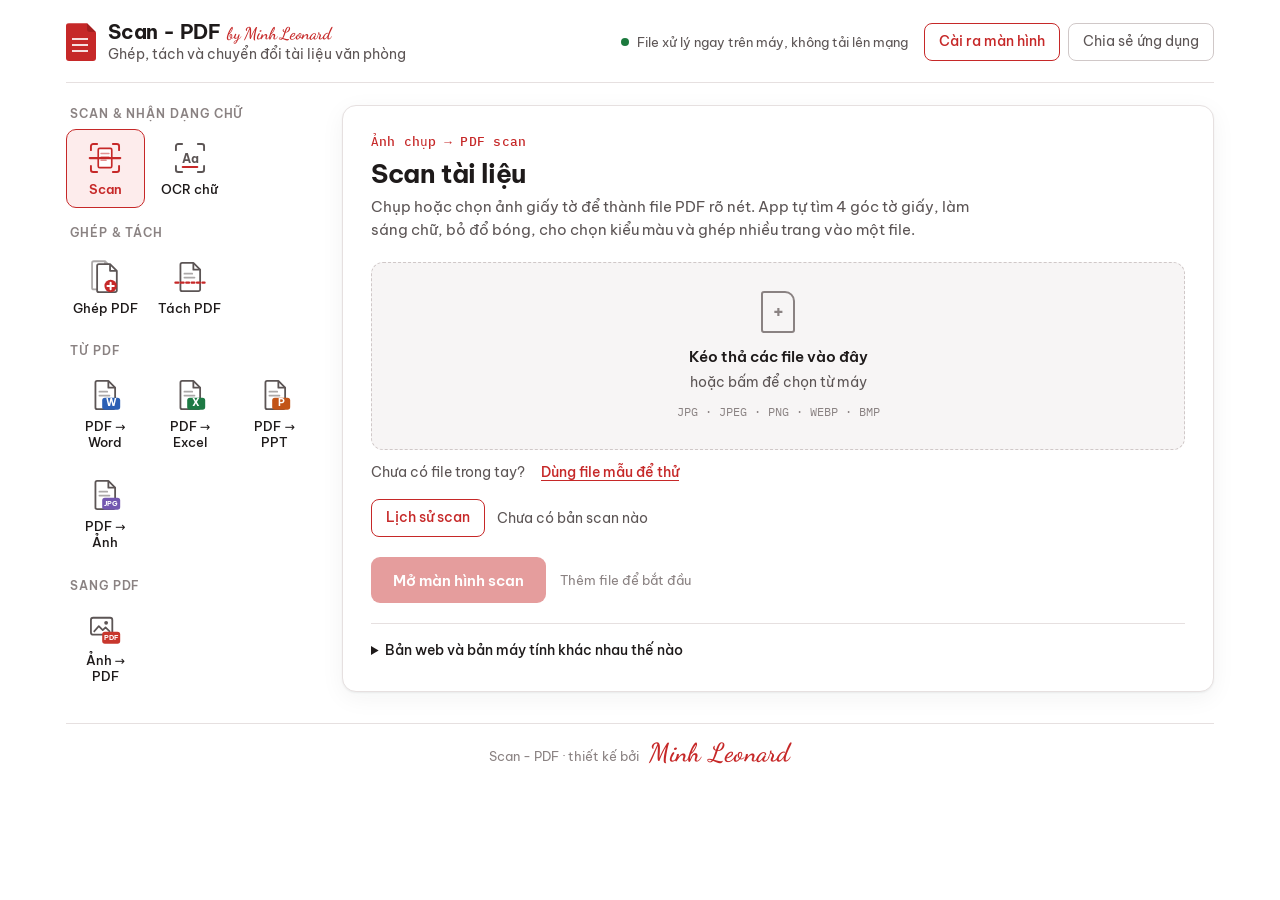
==== commit 18a542c4: "Mo ta chuc nang thong nhat giua ban web va Windows Co-Authored-By: Claude Opus 5.5 <noreply@anthropi" ====
--- a/xuong-pdf/index.html
+++ b/xuong-pdf/index.html
@@ -2918,7 +2918,7 @@
 const TOOLS = [
   {
     id: 'scan', short: 'Scan', group: 'Scan & nhận dạng chữ', name: 'Scan tài liệu', conv: 'Ảnh chụp → PDF scan',
-    desc: 'Chụp ảnh hoặc chọn ảnh có sẵn thành file PDF rõ nét. App tự tìm 4 góc tờ giấy, làm sáng chữ, bỏ đổ bóng, cho chọn kiểu màu và ghép nhiều trang vào một file.',
+    desc: 'Chụp hoặc chọn ảnh giấy tờ để thành file PDF rõ nét. App tự tìm 4 góc tờ giấy, làm sáng chữ, bỏ đổ bóng, cho chọn kiểu màu và ghép nhiều trang vào một file.',
     exts: ['jpg', 'jpeg', 'png', 'webp', 'bmp'], multiple: true, studio: true, action: 'Mở màn hình scan',
     opts: [],
     sample: async () => [await samplePhotoFile()],
@@ -2989,7 +2989,7 @@
   },
   {
     id: 'merge', short: 'Ghép PDF', group: 'Ghép & tách', name: 'Ghép PDF', conv: 'PDF + PDF → PDF',
-    desc: 'Gộp nhiều file PDF thành một. Sắp xếp thứ tự bằng các nút mũi tên, mỗi file có thể chỉ lấy một số trang.',
+    desc: 'Gộp nhiều file PDF thành một theo thứ tự trong danh sách. Mỗi file có thể chỉ lấy một số trang.',
     exts: ['pdf'], multiple: true, action: 'Ghép thành 1 file', minFiles: 2, rangePerFile: true,
     opts: [{ id: 'name', label: 'Tên file kết quả', type: 'text', placeholder: 'Ghep_tai_lieu' }],
     sample: async () => [new File([await samplePdfBytes(7, 'A')], 'Bang_ke_mau_A.pdf', { type: 'application/pdf' }), new File([await samplePdfBytes(19, 'B')], 'Bang_ke_mau_B.pdf', { type: 'application/pdf' })],
@@ -3015,7 +3015,7 @@
   },
   {
     id: 'split', short: 'Tách PDF', group: 'Ghép & tách', name: 'Tách PDF', conv: 'PDF → nhiều PDF',
-    desc: 'Tách một file PDF theo từng trang, theo khoảng trang, hoặc trích các trang bạn chọn ra file mới.',
+    desc: 'Tách PDF theo từng trang, theo khoảng trang, hoặc trích các trang bạn chọn ra file mới.',
     exts: ['pdf'], multiple: false, action: 'Tách file', thumbs: true,
     opts: [
       { id: 'mode', label: 'Cách tách', type: 'select', value: 'ranges', choices: [['ranges', 'Theo khoảng trang'], ['each', 'Mỗi trang một file'], ['everyN', 'Cứ N trang một file'], ['selected', 'Trích các trang đã chọn thành 1 file']] },
@@ -3050,7 +3050,7 @@
   },
   {
     id: 'pdf2word', short: 'PDF → Word', group: 'Từ PDF', name: 'PDF sang Word', conv: 'PDF → DOCX',
-    desc: 'Lấy chữ trong PDF ra file Word để sửa. Giữ đoạn văn, căn lề, chữ đậm và cỡ chữ; PDF scan được nhận dạng chữ tự động.',
+    desc: 'Chuyển PDF thành file Word sửa được, giữ đoạn văn, căn lề, chữ đậm và cỡ chữ. PDF scan được nhận dạng chữ tự động.',
     note: ['Bảng biểu chuyển thành dòng chữ cách bằng tab, hình ảnh không được lấy. Cần giữ bố cục đầy đủ thì dùng bản máy tính.', 'Chọn "Giữ nguyên hình thức" nếu chỉ cần mở bằng Word mà không sửa chữ.'],
     exts: ['pdf'], multiple: false, action: 'Chuyển sang Word',
     opts: [
@@ -3123,7 +3123,7 @@
   },
   {
     id: 'pdf2excel', short: 'PDF → Excel', group: 'Từ PDF', name: 'PDF sang Excel', conv: 'PDF → XLSX',
-    desc: 'Đọc bảng số liệu trong PDF ra Excel. Cột được xác định theo vị trí chữ; số kiểu 1.234,5 được đổi thành số thật, mã có số 0 đầu được giữ nguyên.',
+    desc: 'Đọc bảng số liệu trong PDF ra Excel. Số kiểu 1.234,5 được đổi thành số thật, mã có số 0 đầu được giữ nguyên.',
     note: ['Hợp với bảng thẳng hàng xuất từ phần mềm (bảng kê, báo cáo). Bảng có ô gộp phức tạp có thể bị lệch cột, nên kiểm tra lại.'],
     exts: ['pdf'], multiple: false, action: 'Chuyển sang Excel',
     opts: [
@@ -3184,7 +3184,7 @@
   },
   {
     id: 'pdf2ppt', short: 'PDF → PPT', group: 'Từ PDF', name: 'PDF sang PowerPoint', conv: 'PDF → PPTX',
-    desc: 'Mỗi trang PDF thành một slide, giữ nguyên hình thức để trình chiếu trong cuộc họp. Chữ của trang được chép vào phần ghi chú của slide.',
+    desc: 'Mỗi trang PDF thành một slide, giữ nguyên hình thức để trình chiếu. Chữ của trang được chép vào phần ghi chú của slide.',
     note: ['Nội dung slide là ảnh, không sửa chữ trực tiếp được.'],
     exts: ['pdf'], multiple: false, action: 'Chuyển sang PowerPoint',
     opts: [
@@ -3227,7 +3227,7 @@
   },
   {
     id: 'pdf2img', short: 'PDF → Ảnh', group: 'Từ PDF', name: 'PDF sang ảnh', conv: 'PDF → JPG / PNG',
-    desc: 'Chụp từng trang PDF thành ảnh để gửi qua Zalo, chèn vào báo cáo hoặc in.',
+    desc: 'Xuất từng trang PDF thành ảnh để gửi qua Zalo, chèn vào báo cáo hoặc in.',
     exts: ['pdf'], multiple: false, action: 'Xuất ảnh',
     opts: [
       { id: 'fmt', label: 'Định dạng', type: 'select', value: 'jpg', choices: [['jpg', 'JPG (nhẹ, hợp gửi tin nhắn)'], ['png', 'PNG (nét, nặng hơn)']] },
@@ -3296,7 +3296,7 @@
   },
   {
     id: 'ocr', short: 'OCR chữ', group: 'Scan & nhận dạng chữ', name: 'Nhận dạng chữ (OCR)', conv: 'Ảnh / PDF → PDF có chữ',
-    desc: 'Biến ảnh chụp hoặc PDF scan thành PDF có chữ, tìm kiếm (Ctrl+F) và sao chép được. Hình thức giữ nguyên; ảnh được cắt, làm rõ như Scan trước khi nhận dạng.',
+    desc: 'Biến ảnh chụp hoặc PDF scan thành PDF có chữ: tìm kiếm (Ctrl+F) và sao chép được, hình thức giữ nguyên. Ảnh được cắt và làm rõ như Scan trước khi nhận dạng.',
     exts: ['pdf', 'jpg', 'jpeg', 'png', 'webp', 'bmp'], multiple: true, studio: true, action: 'Nhận dạng chữ',
     opts: [
       { id: 'dpi', label: 'Mức kỹ (chỉ khi chọn PDF)', type: 'select', value: '200', choices: [['150', 'Nhanh'], ['200', 'Chuẩn (khuyên dùng)'], ['300', 'Kỹ, cho chữ nhỏ']] },
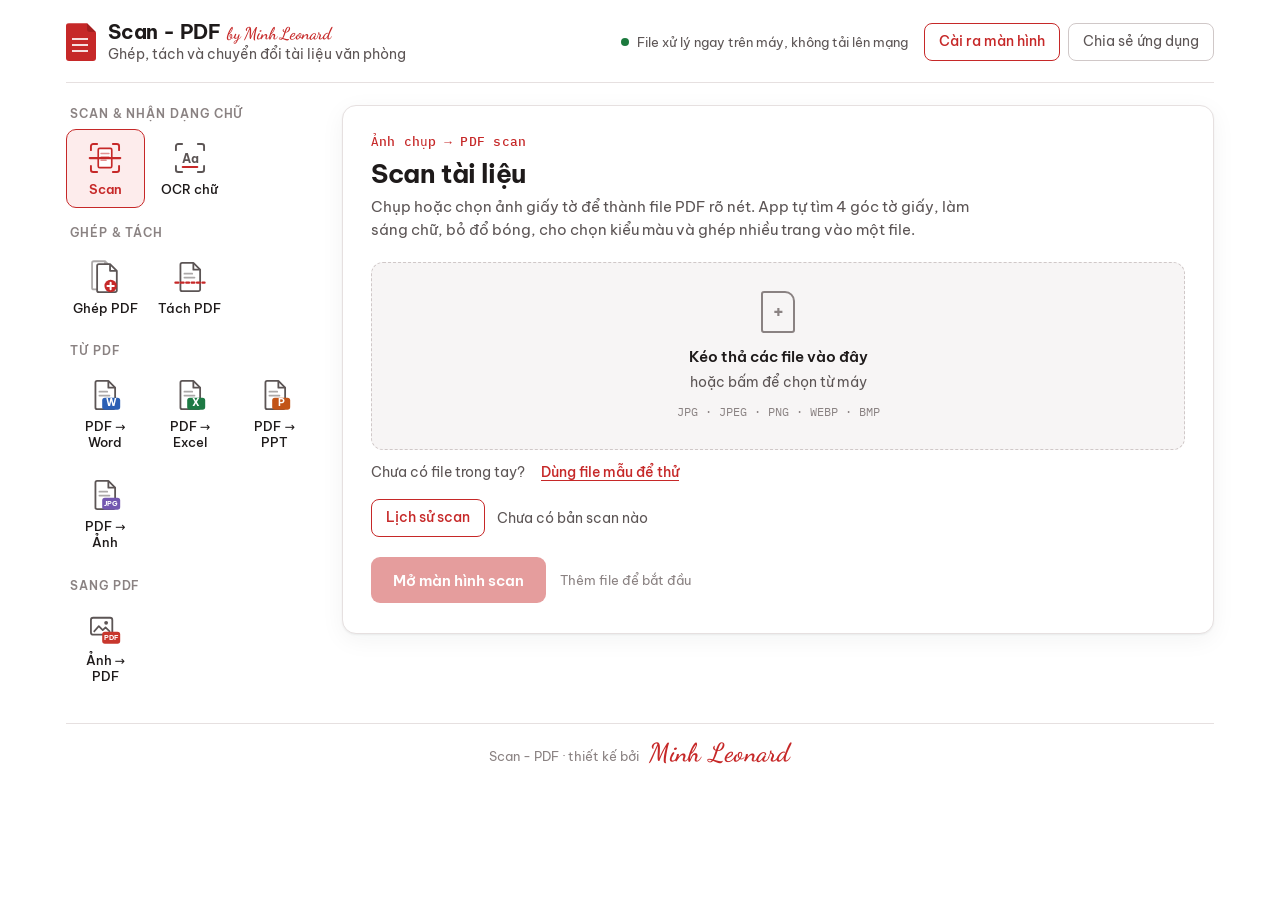
==== commit b2116d18: "Bo bang so sanh web/may tinh va cac o ghi chu mau vang Co-Authored-By: Claude Sonnet 5.5 <noreply@an" ====
--- a/xuong-pdf/index.html
+++ b/xuong-pdf/index.html
@@ -161,10 +161,6 @@
 .conv{font-family:var(--f-mono);font-size:12.5px;color:var(--accent);font-weight:500;letter-spacing:.02em}
 h1{font-size:26px;line-height:1.2;margin:0;letter-spacing:-.015em;text-wrap:balance}
 .lead{margin:0;color:var(--ink-2);max-width:62ch}
-.note{background:var(--warn-soft);border-radius:10px;padding:12px 14px;font-size:13.5px;color:var(--ink);display:flex;flex-direction:column;gap:4px}
-.note b{color:var(--warn);font-weight:600}
-.note ul{margin:0;padding-left:18px}
-.note[hidden]{display:none}
 
 .drop{display:flex;flex-direction:column;align-items:center;justify-content:center;gap:4px;text-align:center;border:1.5px dashed var(--line-2);background:var(--sunk);border-radius:12px;padding:28px 16px;cursor:pointer;transition:border-color .15s,background .15s}
 .drop:hover{border-color:var(--accent)}
@@ -280,14 +276,6 @@
 .desk-panel h3{margin:0;font-size:15px}
 .desk-panel p{margin:0;color:var(--ink-2);max-width:65ch}
 
-.compare{border-top:1px solid var(--line);padding-top:16px;font-size:13.5px;color:var(--ink-2)}
-.compare summary{cursor:pointer;color:var(--ink);font-weight:500}
-.tablewrap{overflow-x:auto;margin-top:10px}
-.compare table{border-collapse:collapse;width:100%;min-width:520px;font-size:13px}
-.compare th,.compare td{text-align:left;padding:7px 10px;border-bottom:1px solid var(--line);vertical-align:top}
-.compare th{color:var(--ink);font-weight:600}
-.lvl{font-family:var(--f-mono);font-size:12px}
-.lvl.good{color:var(--ok)} .lvl.mid{color:var(--warn)} .lvl.no{color:var(--bad)}
 
 .savedbar{position:fixed;left:50%;bottom:calc(20px + env(safe-area-inset-bottom, 0px));transform:translateX(-50%) translateY(24px);z-index:2147483000;display:flex;align-items:center;gap:10px;background:var(--ink);color:var(--paper);padding:10px 10px 10px 16px;border-radius:12px;font-size:14px;max-width:calc(100% - 24px);width:max-content;opacity:0;pointer-events:none;transition:opacity .2s,transform .2s;box-shadow:0 6px 24px rgba(0,0,0,.28)}
 .savedbar.show{opacity:1;transform:translateX(-50%) translateY(0);pointer-events:auto}
@@ -399,7 +387,6 @@
         <h1 id="tName"></h1>
         <p class="lead" id="tDesc"></p>
       </div>
-      <div class="note" id="tNote" hidden></div>
 
       <div id="workArea">
         <label class="drop" id="drop" for="fileInput">
@@ -443,23 +430,6 @@
         <ul class="rlist" id="rList"></ul>
       </section>
 
-      <details class="compare">
-        <summary>Bản web và bản máy tính khác nhau thế nào</summary>
-        <div class="tablewrap">
-          <table>
-            <thead><tr><th>Việc cần làm</th><th>Bản web (trang này)</th><th>Bản máy tính (Python)</th></tr></thead>
-            <tbody>
-              <tr><td>Ghép, tách PDF</td><td class="lvl good">Tốt</td><td class="lvl good">Tốt, mở được file khoá chỉnh sửa</td></tr>
-              <tr><td>PDF sang Word</td><td class="lvl mid">Lấy chữ và đoạn văn, mất bảng và hình</td><td class="lvl good">Giữ bố cục, bảng, hình</td></tr>
-              <tr><td>PDF sang Excel</td><td class="lvl mid">Bảng thẳng hàng đơn giản</td><td class="lvl good">Nhận bảng có kẻ khung tốt hơn</td></tr>
-              <tr><td>PDF sang PowerPoint, ảnh</td><td class="lvl good">Tốt (mỗi trang là một ảnh)</td><td class="lvl good">Tốt</td></tr>
-              <tr><td>Word, Excel sang PDF</td><td class="lvl mid">Chụp lại trang, chữ không chọn được</td><td class="lvl good">Chuẩn như in từ Office</td></tr>
-              <tr><td>PowerPoint sang PDF</td><td class="lvl no">Không có</td><td class="lvl good">Có</td></tr>
-              <tr><td>Nhận dạng chữ (OCR)</td><td class="lvl mid">Có, chậm với file nhiều trang</td><td class="lvl good">Nhanh hơn, xử lý hàng loạt</td></tr>
-            </tbody>
-          </table>
-        </div>
-      </details>
     </main>
   </div>
   <footer class="credit"><span>Scan - PDF · thiết kế bởi</span><span class="sig">Minh Leonard</span></footer>
@@ -3051,7 +3021,6 @@
   {
     id: 'pdf2word', short: 'PDF → Word', group: 'Từ PDF', name: 'PDF sang Word', conv: 'PDF → DOCX',
     desc: 'Chuyển PDF thành file Word sửa được, giữ đoạn văn, căn lề, chữ đậm và cỡ chữ. PDF scan được nhận dạng chữ tự động.',
-    note: ['Bảng biểu chuyển thành dòng chữ cách bằng tab, hình ảnh không được lấy. Cần giữ bố cục đầy đủ thì dùng bản máy tính.', 'Chọn "Giữ nguyên hình thức" nếu chỉ cần mở bằng Word mà không sửa chữ.'],
     exts: ['pdf'], multiple: false, action: 'Chuyển sang Word',
     opts: [
       { id: 'mode', label: 'Kiểu chuyển', type: 'select', value: 'text', choices: [['text', 'Văn bản sửa được'], ['image', 'Giữ nguyên hình thức (mỗi trang là ảnh)']] },
@@ -3124,7 +3093,6 @@
   {
     id: 'pdf2excel', short: 'PDF → Excel', group: 'Từ PDF', name: 'PDF sang Excel', conv: 'PDF → XLSX',
     desc: 'Đọc bảng số liệu trong PDF ra Excel. Số kiểu 1.234,5 được đổi thành số thật, mã có số 0 đầu được giữ nguyên.',
-    note: ['Hợp với bảng thẳng hàng xuất từ phần mềm (bảng kê, báo cáo). Bảng có ô gộp phức tạp có thể bị lệch cột, nên kiểm tra lại.'],
     exts: ['pdf'], multiple: false, action: 'Chuyển sang Excel',
     opts: [
       { id: 'layout', label: 'Cách xếp sheet', type: 'select', value: 'one', choices: [['one', 'Tất cả trang vào 1 sheet'], ['page', 'Mỗi trang một sheet']] },
@@ -3185,7 +3153,6 @@
   {
     id: 'pdf2ppt', short: 'PDF → PPT', group: 'Từ PDF', name: 'PDF sang PowerPoint', conv: 'PDF → PPTX',
     desc: 'Mỗi trang PDF thành một slide, giữ nguyên hình thức để trình chiếu. Chữ của trang được chép vào phần ghi chú của slide.',
-    note: ['Nội dung slide là ảnh, không sửa chữ trực tiếp được.'],
     exts: ['pdf'], multiple: false, action: 'Chuyển sang PowerPoint',
     opts: [
       { id: 'dpi', label: 'Độ nét', type: 'select', value: '150', choices: [['110', 'Vừa (file nhẹ)'], ['150', 'Nét (khuyên dùng)'], ['220', 'Rất nét (file nặng)']] },
@@ -3405,14 +3372,6 @@
   $('#tConv').textContent = tool.conv;
   $('#tName').textContent = tool.name;
   $('#tDesc').textContent = tool.desc;
-  const note = $('#tNote');
-  note.innerHTML = '';
-  if (tool.note && tool.note.length) {
-    note.append(el('b', { text: 'Cần biết' }));
-    if (tool.note.length === 1) note.append(el('span', { text: tool.note[0] }));
-    else note.append(el('ul', {}, tool.note.map(n => el('li', { text: n }))));
-    note.hidden = false;
-  } else note.hidden = true;
   items = []; results = []; extraState = {};
   const work = $('#workArea');
   const desk = tool.desktopOnly;
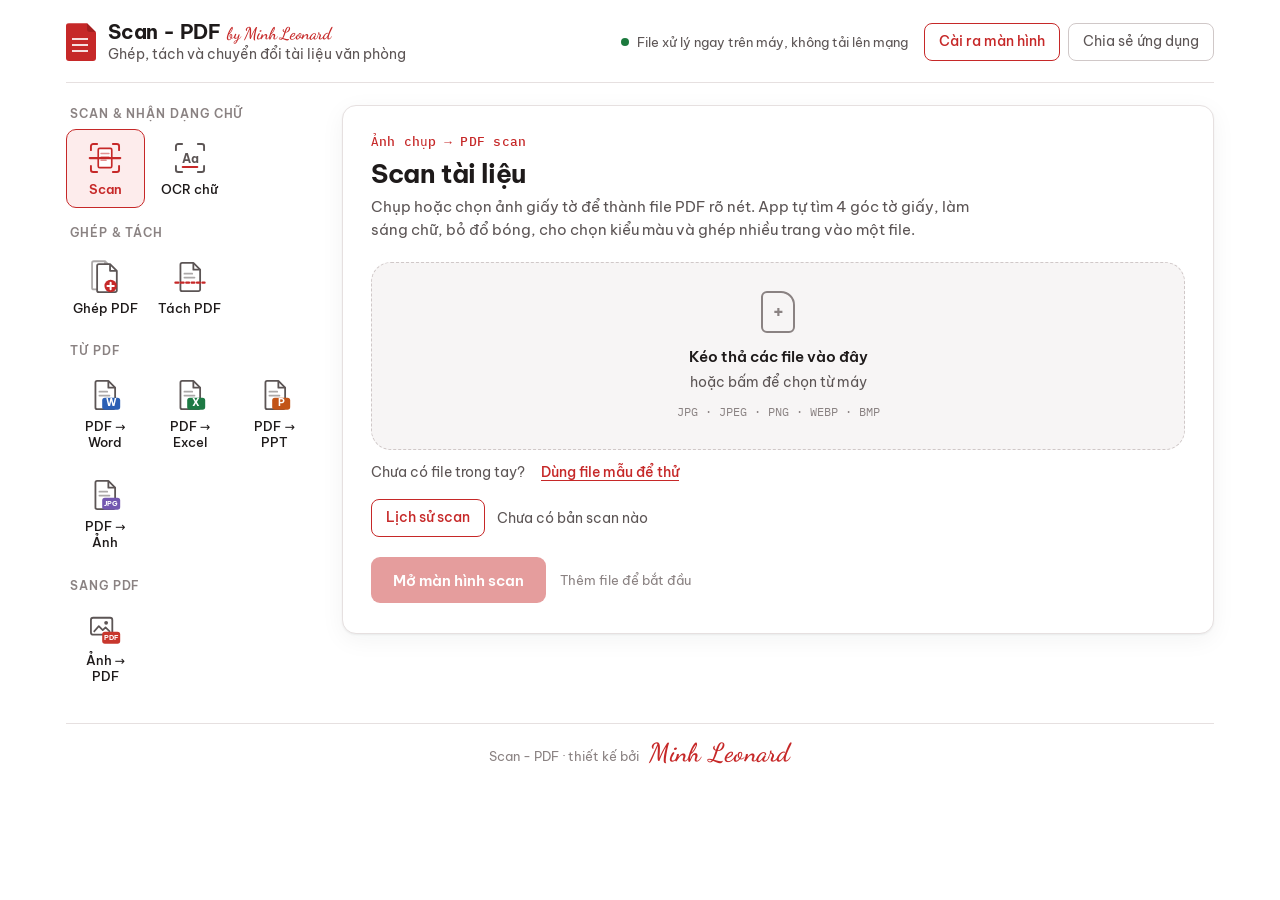
==== commit bbe57f47: "Khung mem kieu to giay cho danh sach file, danh sach trang scan, lich su; the file tai vao nho hon; " ====
--- a/xuong-pdf/index.html
+++ b/xuong-pdf/index.html
@@ -109,14 +109,23 @@
 .ss-filters{display:flex;gap:8px;overflow-x:auto;padding:6px 2px 8px;scrollbar-width:none}
 .ss-filter:first-child{margin-left:auto}.ss-filter:last-child{margin-right:auto}
 .ss-filters::-webkit-scrollbar{display:none}
-.ss-filter{flex:0 0 auto;width:78px;border:2px solid transparent;border-radius:9px;background:#1f1919;color:#d8d0d0;font-size:12.5px;line-height:1.15;padding:0 2px 6px;cursor:pointer;display:flex;flex-direction:column;align-items:center;gap:3px;overflow:hidden}
-.ss-th{display:block;width:100%;height:78px;background:#fff;overflow:hidden}
+.ss-filter{flex:0 0 auto;width:78px;border:2px solid transparent;border-radius:16px;background:#1f1919;color:#d8d0d0;font-size:12.5px;line-height:1.15;padding:0 2px 6px;cursor:pointer;display:flex;flex-direction:column;align-items:center;gap:3px;overflow:hidden}
+.ss-th{display:block;width:100%;height:78px;background:#fff;overflow:hidden;border-radius:0 0 0 0}
 .ss-th canvas{display:block;width:100%;height:100%;object-fit:cover;object-position:top}
 .ss-filter.on{border-color:#ff5a50;color:#fff;font-weight:600}
 .ss-save{width:100%;height:50px;margin-top:8px;border:0;border-radius:12px;background:#C62828;color:#fff;font-size:16px;font-weight:600;display:flex;align-items:center;justify-content:center;gap:10px;cursor:pointer}
 .ss-save svg{width:22px;height:22px}
 .ss-save:active{background:#a82020}
-.ss-busy{position:absolute;inset:0;display:none;align-items:center;justify-content:center;background:rgba(19,16,16,.62);font-size:14px;color:#f3efef;z-index:3;text-align:center;padding:0 24px}
+.ss-busy{position:absolute;inset:0;display:none;align-items:flex-end;justify-content:center;background:rgba(19,16,16,.16);overflow:hidden;z-index:3;text-align:center;padding:0 20px 18px;pointer-events:auto}
+.ss-busy::before,.ss-busy::after{content:"";position:absolute;top:-8%;bottom:-8%;left:0;width:62%;pointer-events:none;will-change:transform;
+  background:linear-gradient(100deg,rgba(255,255,255,0) 0%,rgba(255,255,255,.10) 28%,rgba(255,255,255,.30) 50%,rgba(255,255,255,.10) 72%,rgba(255,255,255,0) 100%);
+  filter:blur(6px);transform:translateX(-120%) skewX(-14deg);animation:ssWave 2.4s cubic-bezier(.45,.05,.55,.95) infinite}
+.ss-busy::after{width:36%;opacity:.7;animation-duration:3.1s;animation-delay:.7s}
+@keyframes ssWave{0%{transform:translateX(-120%) skewX(-14deg)}100%{transform:translateX(300%) skewX(-14deg)}}
+.ss-busy-t{position:relative;z-index:1;max-width:100%;padding:8px 16px;border-radius:999px;background:rgba(20,15,15,.74);color:#f3efef;font-size:13.5px;line-height:1.35;box-shadow:0 2px 14px rgba(0,0,0,.3);animation:ssPulse 2.4s ease-in-out infinite}
+@keyframes ssPulse{0%,100%{opacity:.86}50%{opacity:1}}
+.ss-ph,.ss-hold{display:block;max-width:100%;max-height:100%;object-fit:contain;border-radius:2px;box-shadow:0 2px 16px rgba(0,0,0,.35)}
+@media (prefers-reduced-motion:reduce){.ss-busy::before,.ss-busy::after,.ss-busy-t{animation:none}.ss-busy::before{transform:translateX(60%) skewX(-14deg)}.ss-busy::after{display:none}}
 .ss-loupe{position:absolute;width:112px;height:112px;border-radius:50%;border:3px solid #ff5a50;background:#fff;box-shadow:0 2px 12px rgba(0,0,0,.5);pointer-events:none;display:none;overflow:hidden;z-index:2}
 .ss-loupe canvas{display:block;width:100%;height:100%;cursor:default}
 .ss-dlg{position:absolute;inset:0;z-index:20;background:rgba(10,7,7,.7);display:flex;align-items:center;justify-content:center;padding:16px}
@@ -131,10 +140,10 @@
 .ss-fe{font-size:10.5px;color:#8f8585;font-weight:400}
 .ss-filter.on .ss-fe{color:#ffb4ae}
 .ss-result{align-items:flex-start;overflow-y:auto;-webkit-overflow-scrolling:touch}
-.ss-grid{display:grid;grid-template-columns:repeat(auto-fill,minmax(132px,1fr));gap:12px;width:100%;padding:2px 0 10px;align-content:start}
-.ss-tile{position:relative;display:flex;flex-direction:column;align-items:center;gap:6px;padding:8px 8px 7px;border:1px solid #2f2727;background:#1c1616;color:#d8d0d0;border-radius:10px;cursor:pointer;font-size:12.5px;touch-action:manipulation}
+.ss-grid{display:grid;grid-template-columns:repeat(auto-fill,minmax(118px,1fr));gap:12px;width:100%;padding:2px 0 10px;align-content:start}
+.ss-tile{position:relative;display:flex;flex-direction:column;align-items:center;gap:6px;padding:8px 8px 7px;border:1px solid #2f2727;background:#1c1616;color:#d8d0d0;border-radius:18px;cursor:pointer;font-size:12.5px;touch-action:manipulation}
 .ss-tile:active{background:#2a2323}
-.ss-tc{display:flex;align-items:center;justify-content:center;width:100%;aspect-ratio:210/297;background:#fff;border-radius:2px;color:#999;overflow:hidden}
+.ss-tc{display:flex;align-items:center;justify-content:center;width:100%;aspect-ratio:210/297;background:#fff;border-radius:6px 20px 6px 6px;color:#999;overflow:hidden}
 .ss-tc canvas{display:block;width:100%;height:100%;object-fit:contain}
 .ss-mv{position:absolute;bottom:7px;width:34px;height:30px;border:0;border-radius:8px;background:#2a2323;color:#f3efef;display:inline-flex;align-items:center;justify-content:center;cursor:pointer;padding:0}
 .ss-mv.l{left:8px}.ss-mv.r{right:8px}.ss-mv svg{width:18px;height:18px}.ss-mv:disabled{opacity:.28;cursor:default}.ss-mv:not(:disabled):active{background:#4a3a3a}
@@ -152,8 +161,6 @@
 .ss-addtile{justify-content:center;border:2px dashed #5a4d4d;background:transparent;color:#ff8a82;min-height:150px;font-weight:600;font-size:14px}
 .ss-addtile svg{width:30px;height:30px}
 @media (max-height:640px){.ss-th{height:56px}.ss-filter{width:68px}.ss-act{padding:6px 2px}}
-.fthumb{width:38px;height:50px;object-fit:cover;border-radius:4px;border:1px solid var(--line);background:#fff;flex:none}
-.fwrap{display:flex;gap:10px;align-items:center;min-width:0}
 
 /* sheet */
 .sheet{background:var(--sheet);border:1px solid var(--line);border-radius:14px;box-shadow:var(--shadow);padding:26px 28px 30px;display:flex;flex-direction:column;gap:20px;min-width:0}
@@ -162,10 +169,10 @@
 h1{font-size:26px;line-height:1.2;margin:0;letter-spacing:-.015em;text-wrap:balance}
 .lead{margin:0;color:var(--ink-2);max-width:62ch}
 
-.drop{display:flex;flex-direction:column;align-items:center;justify-content:center;gap:4px;text-align:center;border:1.5px dashed var(--line-2);background:var(--sunk);border-radius:12px;padding:28px 16px;cursor:pointer;transition:border-color .15s,background .15s}
+.drop{display:flex;flex-direction:column;align-items:center;justify-content:center;gap:4px;text-align:center;border:1.5px dashed var(--line-2);background:var(--sunk);border-radius:20px;padding:28px 16px;cursor:pointer;transition:border-color .15s,background .15s}
 .drop:hover{border-color:var(--accent)}
 .drop.over{border-color:var(--accent);background:var(--accent-soft)}
-.drop-doc{width:34px;height:42px;border:2px solid var(--ink-3);border-radius:3px 10px 3px 3px;margin-bottom:8px;position:relative}
+.drop-doc{width:34px;height:42px;border:2.5px solid var(--ink-3);border-radius:6px 14px 6px 6px;margin-bottom:8px;position:relative}
 .drop-doc::after{content:"+";position:absolute;inset:0;display:grid;place-items:center;font-weight:600;font-size:20px;color:var(--ink-3)}
 .drop strong{font-weight:600}
 .drop .muted{color:var(--ink-2);font-size:13.5px}
@@ -181,9 +188,9 @@
 .hist-tab{border:0;background:transparent;padding:10px 10px;font-size:14px;color:var(--ink-2);cursor:pointer;border-bottom:2px solid transparent;margin-bottom:-1px}
 .hist-tab[aria-selected=true]{color:var(--accent);border-bottom-color:var(--accent);font-weight:600}
 .hist-body{overflow-y:auto;padding:10px 12px;display:flex;flex-direction:column;gap:8px;min-height:120px}
-.hist-row{display:grid;grid-template-columns:auto minmax(0,1fr) auto;gap:12px;align-items:center;padding:8px 10px;background:var(--sunk);border-radius:10px}
+.hist-row{display:grid;grid-template-columns:auto minmax(0,1fr) auto;gap:12px;align-items:center;padding:8px 10px;background:var(--sunk);border-radius:16px}
 .hist-row.click{cursor:pointer}
-.hist-th{width:46px;height:62px;object-fit:cover;object-position:top;background:#fff;border:1px solid var(--line);border-radius:3px;display:flex;align-items:center;justify-content:center;font-size:11px;color:var(--ink-3)}
+.hist-th{width:44px;height:58px;object-fit:cover;object-position:top;background:#fff;border:1.5px solid var(--line-2);border-radius:5px 14px 5px 5px;display:flex;align-items:center;justify-content:center;font-size:11px;color:var(--ink-3)}
 .hist-name{font-weight:600;overflow:hidden;text-overflow:ellipsis;white-space:nowrap}
 .hist-meta{font-size:12.5px;color:var(--ink-2)}
 .hist-btns{display:flex;gap:6px;flex-wrap:wrap;justify-content:flex-end}
@@ -196,18 +203,26 @@
 .linkbtn{background:none;border:0;padding:0;color:var(--accent);font-weight:500;cursor:pointer;text-decoration:underline;text-underline-offset:3px}
 .linkbtn:hover{color:var(--accent-hover)}
 
-.files{list-style:none;margin:0;padding:0;display:flex;flex-direction:column;border:1px solid var(--line);border-radius:10px;overflow:hidden}
+
+.fthumb{display:block;width:100%;height:100%;object-fit:cover;object-position:top;background:#fff}
+.files{list-style:none;margin:0;padding:14px;display:grid;grid-template-columns:repeat(auto-fill,112px);justify-content:start;gap:16px 14px;border:1px solid var(--line);border-radius:18px;background:var(--sheet)}
 .files:empty{display:none}
-.frow{display:grid;grid-template-columns:28px minmax(0,1fr) auto;gap:10px;align-items:center;padding:10px 12px;border-top:1px solid var(--line)}
-.frow:first-child{border-top:0}
-.fidx{font-family:var(--f-mono);font-size:12px;color:var(--ink-3);text-align:right}
-.fmain{min-width:0;display:flex;flex-direction:column;gap:2px}
-.fname{font-weight:500;overflow-wrap:anywhere;line-height:1.35}
-.fmeta{font-family:var(--f-mono);font-size:12px;color:var(--ink-3)}
+.frow{display:flex;flex-direction:column;gap:8px;min-width:0}
+.fprev{position:relative;aspect-ratio:3/4;border:2px solid var(--line-2);border-radius:7px 24px 7px 7px;background:var(--sunk);overflow:hidden;display:grid;place-items:center;box-shadow:0 2px 8px rgba(40,25,25,.08)}
+.fprev.loading::after{content:"";position:absolute;top:-6%;bottom:-6%;left:0;width:60%;pointer-events:none;background:linear-gradient(100deg,rgba(255,255,255,0),rgba(255,255,255,.55),rgba(255,255,255,0));filter:blur(6px);transform:translateX(-120%) skewX(-14deg);animation:fWave 2.2s cubic-bezier(.45,.05,.55,.95) infinite}
+@keyframes fWave{to{transform:translateX(300%) skewX(-14deg)}}
+@media (prefers-reduced-motion:reduce){.fprev.loading::after{animation:none}}
+.fext{font-family:var(--f-mono);font-size:13px;color:var(--ink-3);letter-spacing:.04em}
+.fprev.err{border-color:var(--bad)}
+.fidx{position:absolute;bottom:6px;left:6px;min-width:20px;height:20px;padding:0 5px;border-radius:10px;background:rgba(20,16,16,.72);color:#fff;font-family:var(--f-mono);font-size:11px;display:grid;place-items:center}
+.fctl{position:absolute;top:5px;left:5px;display:flex;gap:3px}
+.fctl .ibtn{width:22px;height:22px;border-radius:50%;font-size:13px;background:rgba(255,255,255,.94);border-color:rgba(0,0,0,.10)}
+.fmain{min-width:0;display:flex;flex-direction:column;gap:2px;text-align:center;align-items:center}
+.fname{font-weight:500;overflow-wrap:anywhere;line-height:1.3;font-size:12.5px;display:-webkit-box;-webkit-line-clamp:2;-webkit-box-orient:vertical;overflow:hidden}
+.fmeta{font-family:var(--f-mono);font-size:10.5px;color:var(--ink-3)}
 .fmeta .err{color:var(--bad)}
-.frange{display:flex;align-items:center;gap:8px;margin-top:4px;font-size:12.5px;color:var(--ink-2)}
-.frange input{width:150px;height:30px;padding:0 8px;border:1px solid var(--line-2);border-radius:6px;background:var(--sheet);font-size:13px}
-.fctl{display:flex;gap:4px}
+.frange{display:flex;flex-direction:column;align-items:stretch;gap:3px;margin-top:4px;font-size:12px;color:var(--ink-2);width:100%}
+.frange input{width:100%;height:28px;padding:0 8px;border:1px solid var(--line-2);border-radius:10px;background:var(--sheet);font-size:13px}
 .ibtn{width:32px;height:32px;display:grid;place-items:center;border:1px solid var(--line);border-radius:7px;background:var(--sheet);cursor:pointer;font-size:15px;line-height:1;color:var(--ink-2)}
 .ibtn:hover:not(:disabled){border-color:var(--line-2);color:var(--ink)}
 .ibtn:disabled{opacity:.35;cursor:default}
@@ -216,7 +231,7 @@
 .extra h3,.opts-title{font-size:13px;font-weight:600;margin:0 0 8px;color:var(--ink-2);letter-spacing:.01em}
 .thumbs{display:grid;grid-template-columns:repeat(auto-fill,minmax(82px,1fr));gap:10px;max-height:420px;overflow:auto;padding:2px}
 .thumb{display:flex;flex-direction:column;align-items:center;gap:4px;background:none;border:0;padding:0;cursor:pointer;color:var(--ink-2)}
-.thumb .pg{width:100%;aspect-ratio:var(--ar,0.707);max-width:100%;background:var(--sunk);border:1px solid var(--line);border-radius:4px;overflow:hidden;display:grid;place-items:center;position:relative}
+.thumb .pg{width:100%;aspect-ratio:var(--ar,0.707);max-width:100%;background:var(--sunk);border:1.5px solid var(--line-2);border-radius:4px 14px 4px 4px;overflow:hidden;display:grid;place-items:center;position:relative}
 .thumb canvas{width:100%;height:100%;display:block;object-fit:contain;background:#fff}
 .thumb .num{font-family:var(--f-mono);font-size:11.5px}
 .thumb[aria-pressed="true"] .pg{outline:2.5px solid var(--accent);outline-offset:1px}
@@ -299,8 +314,7 @@
   h1{font-size:22px}
 }
 @media (max-width:480px){
-  .frow{grid-template-columns:22px minmax(0,1fr)}
-  .fctl{grid-column:2}
+  .files{grid-template-columns:repeat(3,minmax(0,1fr));justify-content:stretch;gap:14px 10px;padding:12px}
   .rrow{grid-template-columns:minmax(0,1fr) auto}
   .rrow .ext{display:none}
   .primary{width:100%}
@@ -1829,8 +1843,8 @@
 const SVG_IMAGE = '<rect x="3" y="4" width="18" height="16" rx="2"/><circle cx="9" cy="10" r="1.7"/><path d="M4 18l5-5 4 4 3-3 4 4"/>';
 const SVG_FOLDER = '<path d="M3 7a1 1 0 0 1 1-1h5l2 2.2h8a1 1 0 0 1 1 1V18a1 1 0 0 1-1 1H4a1 1 0 0 1-1-1V7z"/>';
 
-/* ---------- Android: bấm ô thêm file thì hỏi chụp ảnh, thư viện hay chọn tệp (giống iPhone) ---------- */
-const IS_ANDROID = /Android/i.test(navigator.userAgent || '');
+/* ---------- Điện thoại (Android, iPhone, iPad): hỏi chụp ảnh, thư viện hay chọn tệp bằng bảng của app, rồi nhớ nguồn đã chọn cho "Thêm ảnh" ---------- */
+const IS_ANDROID = /Android|iPhone|iPad|iPod/i.test(navigator.userAgent || '') || (/Macintosh/i.test(navigator.userAgent || '') && navigator.maxTouchPoints > 1);   // điện thoại/máy tính bảng (gồm iPhone, iPad)
 function askImageSource() {
   if (document.querySelector('.sheet-bd')) return;
   const close = () => bd.remove();
@@ -2148,7 +2162,7 @@
   const niceBase = n => { const b = safeName(baseName(n)); return (/^\d{10,}/.test(b) || (b.length > 14 && b.replace(/\D/g, '').length / b.length > 0.8)) ? stampName() : b; };
   const defName = () => toolId === 'ocr' ? (st.pages.length === 1 ? niceBase(st.pages[0].it.name) + '_co_chu' : `Ban_co_chu_${st.pages.length}_trang`) : (st.pages.length === 1 ? niceBase(st.pages[0].it.name) + '_scan' : `Ban_scan_${st.pages.length}_trang`);
 
-  const busy = msg => { st.busy = !!msg; busyEl.textContent = msg || ''; busyEl.style.display = msg ? 'flex' : 'none'; root.classList.toggle('is-busy', !!msg); };
+  const busy = msg => { st.busy = !!msg; busyEl.replaceChildren(...(msg ? [el('span', { class: 'ss-busy-t', text: msg })] : [])); busyEl.style.display = msg ? 'flex' : 'none'; root.classList.toggle('is-busy', !!msg); };
   const btn = (cls, icon, label, fn, attrs = {}) => el('button', { type: 'button', class: cls, onclick: fn, ...attrs }, svgIcon(icon), label ? el('span', { text: label }) : null);
   const pager = (pos, total, onMove) => total > 1 ? el('div', { class: 'ss-pager' },
     btn('ss-ib sm', SVG_CHEV_L, null, () => onMove(-1), { 'aria-label': 'Ảnh trước', disabled: pos === 0 ? true : null }),
@@ -2259,17 +2273,45 @@
     await sleep(40);
     try { return findPageCorners(canvas); } catch (e) { return null; }
   }
+  function ghostFromCrop() {                   // chụp lại ảnh đang hiện (không kèm khung góc) để không bị trống khi chuyển bước
+    if (!cv || !base) return null;
+    try {
+      const g = document.createElement('canvas'); g.className = 'ss-hold';
+      g.width = Math.max(1, Math.round(bw * sc * dpr)); g.height = Math.max(1, Math.round(bh * sc * dpr));
+      g.getContext('2d').drawImage(base, 0, 0, g.width, g.height);
+      g.style.width = Math.round(bw * sc) + 'px'; g.style.height = Math.round(bh * sc) + 'px';
+      return g;
+    } catch (e) { return null; }
+  }
   async function loadCrop(i) {
     st.phase = 'crop'; st.idx = i; freeBase(); q = null;
     renderCropChrome();
+    const p = st.pages[i];
+    stage.className = 'ss-stage ss-crop'; stage.replaceChildren();
+    let phUrl = null;                           // hiện ngay ảnh vừa tải lên trong lúc app đọc và tìm góc
+    if (!p.rot) {
+      try {
+        phUrl = URL.createObjectURL(p.it.file);
+        const ph = el('img', { class: 'ss-ph', src: phUrl, alt: '' });
+        ph.onerror = () => ph.remove();
+        stage.append(ph);
+      } catch (e) { phUrl = null; }
+    }
+    stage.append(loupe, busyEl);
+    const dropPh = () => { if (phUrl) { try { URL.revokeObjectURL(phUrl); } catch (e) {} phUrl = null; } };
     busy('Đang mở ảnh…');
-    const p = st.pages[i];
     let raw;
     try { raw = await imageToCanvas(p.it.file, 1600); }
-    catch (e) { busy(null); toast(e instanceof UserError ? e.message : 'Không mở được ảnh này'); return; }
-    if (!st.alive || st.idx !== i || st.phase !== 'crop') { freeCanvas(raw); return; }
+    catch (e) { dropPh(); busy(null); toast(e instanceof UserError ? e.message : 'Không mở được ảnh này'); return; }
+    if (!st.alive || st.idx !== i || st.phase !== 'crop') { dropPh(); freeCanvas(raw); return; }
     base = rotateCanvas(raw, p.rot); if (base !== raw) freeCanvas(raw);
     bw = base.width; bh = base.height;
+    q = p.q ? p.q.map(([u, v]) => [u * bw, v * bh]) : null;
+    stage.className = 'ss-stage ss-crop';        // dựng khung ảnh thật ngay, góc tìm xong mới vẽ lên sau
+    stage.replaceChildren(); cv = el('canvas'); stage.append(cv, loupe, busyEl);
+    cv.addEventListener('pointerdown', onDown); cv.addEventListener('pointermove', onMove);
+    cv.addEventListener('pointerup', onUp); cv.addEventListener('pointercancel', onUp);
+    dropPh(); fit();
     if (!p.q) {
       busy('Đang tự tìm 4 góc tờ giấy…');
       const r = await detect(base);
@@ -2277,14 +2319,10 @@
       if (r) p.q = r.map(([x, y]) => [x / bw, y / bh]);
       else { p.q = insetQuad(0.02); toast('Chưa tự tìm chắc được 4 góc. Hãy kéo các điểm vào 4 góc tờ giấy.'); }
       p.ver++;
+      q = p.q.map(([u, v]) => [u * bw, v * bh]);
     }
     saveDraft();
-    q = p.q.map(([u, v]) => [u * bw, v * bh]);
-    stage.className = 'ss-stage ss-crop';
-    stage.replaceChildren(); cv = el('canvas'); stage.append(cv, loupe, busyEl);
-    cv.addEventListener('pointerdown', onDown); cv.addEventListener('pointermove', onMove);
-    cv.addEventListener('pointerup', onUp); cv.addEventListener('pointercancel', onUp);
-    busy(null); fit();
+    busy(null); draw();
   }
   async function rotateCrop(dir) {
     if (st.busy || !base) return;
@@ -2365,6 +2403,7 @@
     if (!src) return;
     const c = composePage(src, st.size, st.stamp ? logoBmp : null, logo, 1400);
     if (pageCv) pageCv.remove();
+    stage.querySelectorAll('.ss-hold,.ss-ph').forEach(n => n.remove());
     pageCv = c; stage.className = 'ss-stage ss-page'; stage.prepend(c); fitPage(c);
   }
   async function ensureLogo() {
@@ -2452,8 +2491,8 @@
     st.idx = j; await showEnhance();
   }
   async function enterEnhance(i) {
-    syncQ(); freeBase(); cv = null;
-    stage.className = 'ss-stage'; stage.replaceChildren(busyEl, loupe);
+    syncQ(); const gh = ghostFromCrop(); freeBase(); cv = null;
+    stage.className = 'ss-stage'; stage.replaceChildren(...(gh ? [gh] : []), busyEl, loupe);
     const todo = st.pages.filter(p => !p.q);
     for (let k = 0; k < todo.length; k++) {      // ảnh chưa xem ở bước cắt: tự tìm góc
       const p = todo[k];
@@ -3461,6 +3500,12 @@
       const doc = await openPdfJs(await it.file.arrayBuffer(), it.name);
       it.pages = doc.numPages;
       it.meta = `${doc.numPages} trang`;
+      try {                                           // ảnh trang đầu làm hình đại diện
+        const pg = await doc.getPage(1), v1 = pg.getViewport({ scale: 1 });
+        const { canvas } = await renderPage(pg, 340 / v1.width * 72);
+        it.thumbUrl = canvas.toDataURL('image/jpeg', 0.82);
+        canvas.width = canvas.height = 1;
+      } catch (e) { /* không có hình đại diện cũng không sao */ }
       if (tool.thumbs && items[0] === it) renderThumbs(it, doc);
       else doc.destroy();
     } else if (tool.sheetPicker) {
@@ -3485,18 +3530,21 @@
     const meta = el('div', { class: 'fmeta' }, fmtSize(it.size), it.meta ? ` · ${it.meta}` : '');
     if (it.metaErr) meta.append(' · ', el('span', { class: 'err', text: it.metaErr }));
     const main = el('div', { class: 'fmain' }, el('div', { class: 'fname', text: it.name }), meta);
-    const body = it.thumbUrl ? el('div', { class: 'fwrap' }, el('img', { class: 'fthumb', src: it.thumbUrl, alt: '' }), main) : main;
     if (tool.rangePerFile) {
       const rid = `rng_${i}`;
       main.append(el('div', { class: 'frange' }, el('label', { for: rid, text: 'Lấy trang' }), el('input', { id: rid, type: 'text', value: it.range, placeholder: 'tất cả', autocomplete: 'off', oninput: e => { it.range = e.target.value; } })));
     }
     const ctl = el('div', { class: 'fctl' });
     if (tool.multiple) {
-      ctl.append(el('button', { type: 'button', class: 'ibtn', 'aria-label': `Đưa ${it.name} lên`, disabled: i === 0 ? true : null, onclick: () => { [items[i - 1], items[i]] = [items[i], items[i - 1]]; renderFiles(); } }, '↑'));
-      ctl.append(el('button', { type: 'button', class: 'ibtn', 'aria-label': `Đưa ${it.name} xuống`, disabled: i === items.length - 1 ? true : null, onclick: () => { [items[i + 1], items[i]] = [items[i], items[i + 1]]; renderFiles(); } }, '↓'));
+      ctl.append(el('button', { type: 'button', class: 'ibtn', 'aria-label': `Đưa ${it.name} lên`, disabled: i === 0 ? true : null, onclick: () => { [items[i - 1], items[i]] = [items[i], items[i - 1]]; renderFiles(); } }, '‹'));
+      ctl.append(el('button', { type: 'button', class: 'ibtn', 'aria-label': `Đưa ${it.name} xuống`, disabled: i === items.length - 1 ? true : null, onclick: () => { [items[i + 1], items[i]] = [items[i], items[i + 1]]; renderFiles(); } }, '›'));
     }
     ctl.append(el('button', { type: 'button', class: 'ibtn', 'aria-label': `Bỏ ${it.name}`, onclick: () => { items.splice(i, 1); if (!items.length) { $('#extra').innerHTML = ''; extraState = {}; } renderFiles(); } }, '×'));
-    ul.append(el('li', { class: 'frow' }, el('span', { class: 'fidx', text: String(i + 1) }), body, ctl));
+    const prev = el('div', { class: 'fprev' + (it.thumbUrl ? '' : it.metaErr ? ' err' : ' loading') });
+    if (it.thumbUrl) prev.append(el('img', { class: 'fthumb', src: it.thumbUrl, alt: '' }));
+    else prev.append(el('span', { class: 'fext', text: (extOf(it.name) || 'file').toUpperCase() }));
+    prev.append(el('span', { class: 'fidx', text: String(i + 1) }), ctl);
+    ul.append(el('li', { class: 'frow' }, prev, main));
   });
   if (!items.length) $('#extra').innerHTML = '';
   const min = tool.minFiles || 1;
